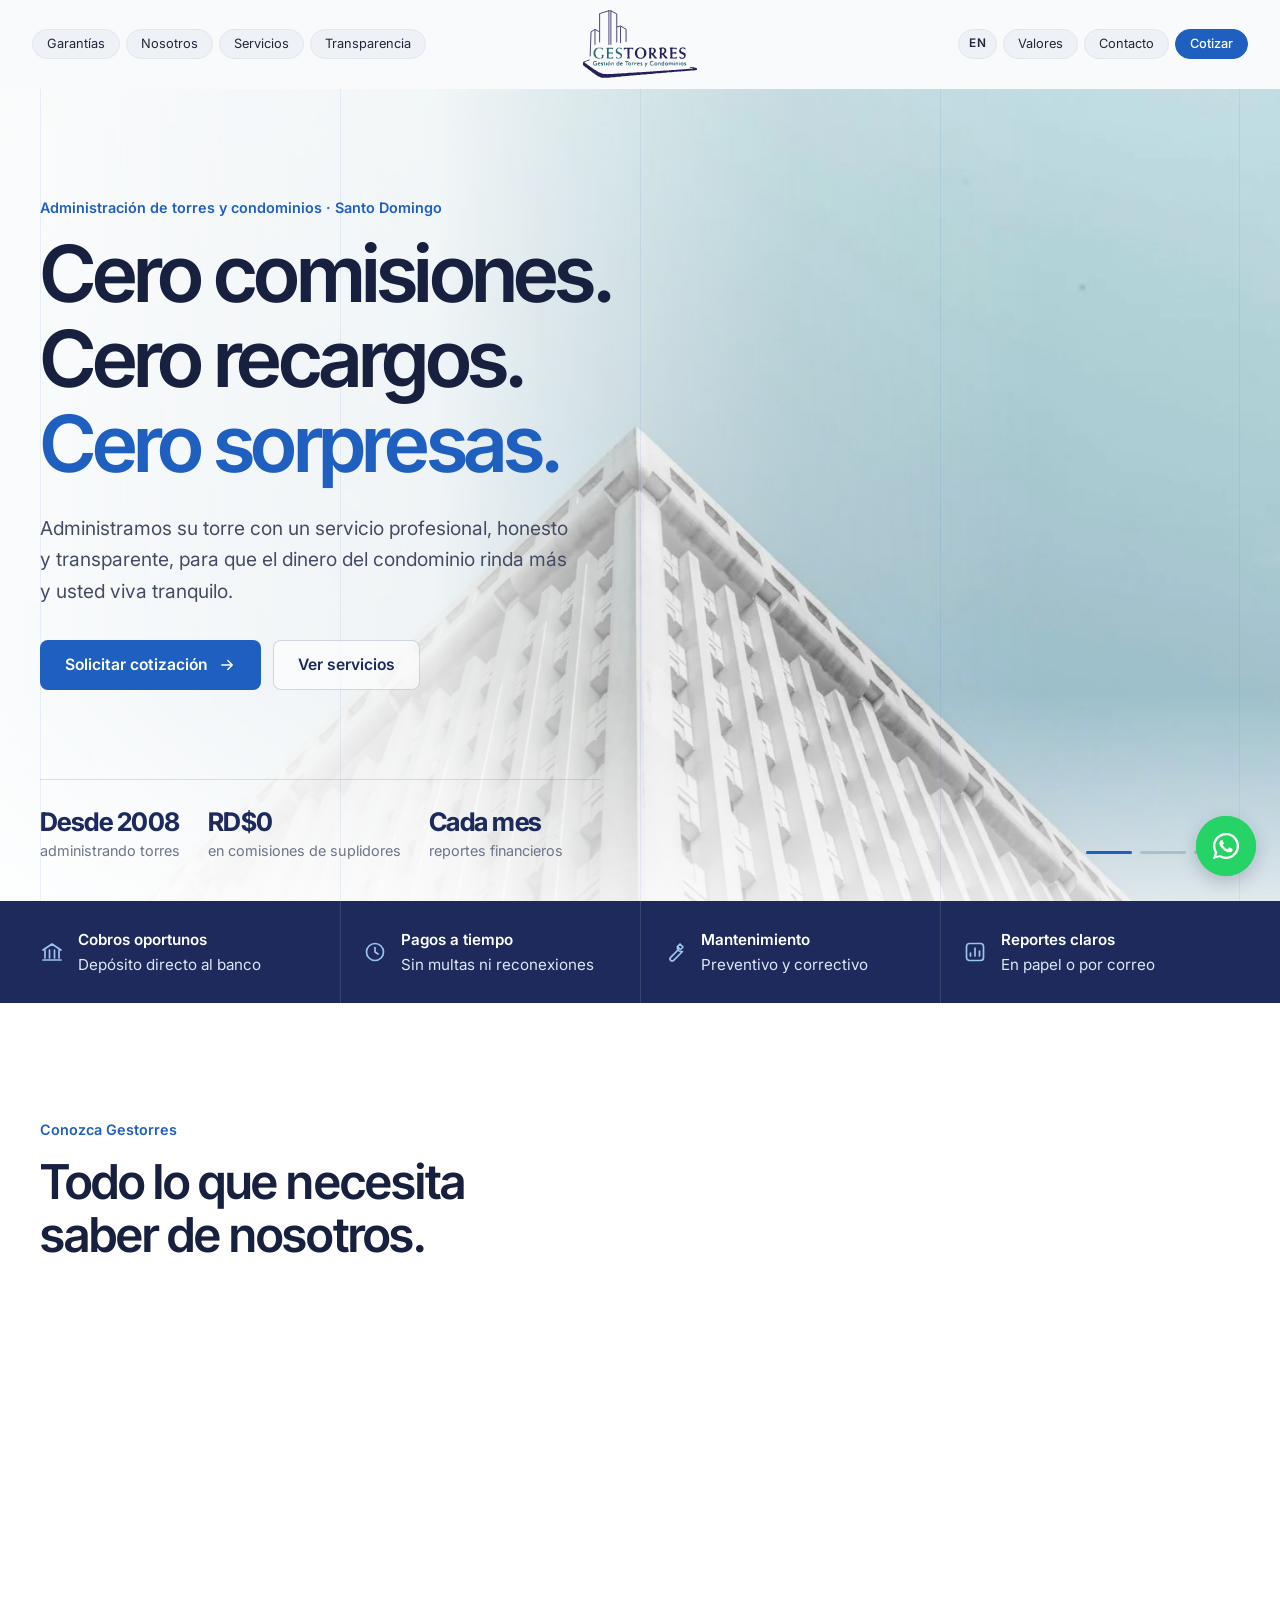
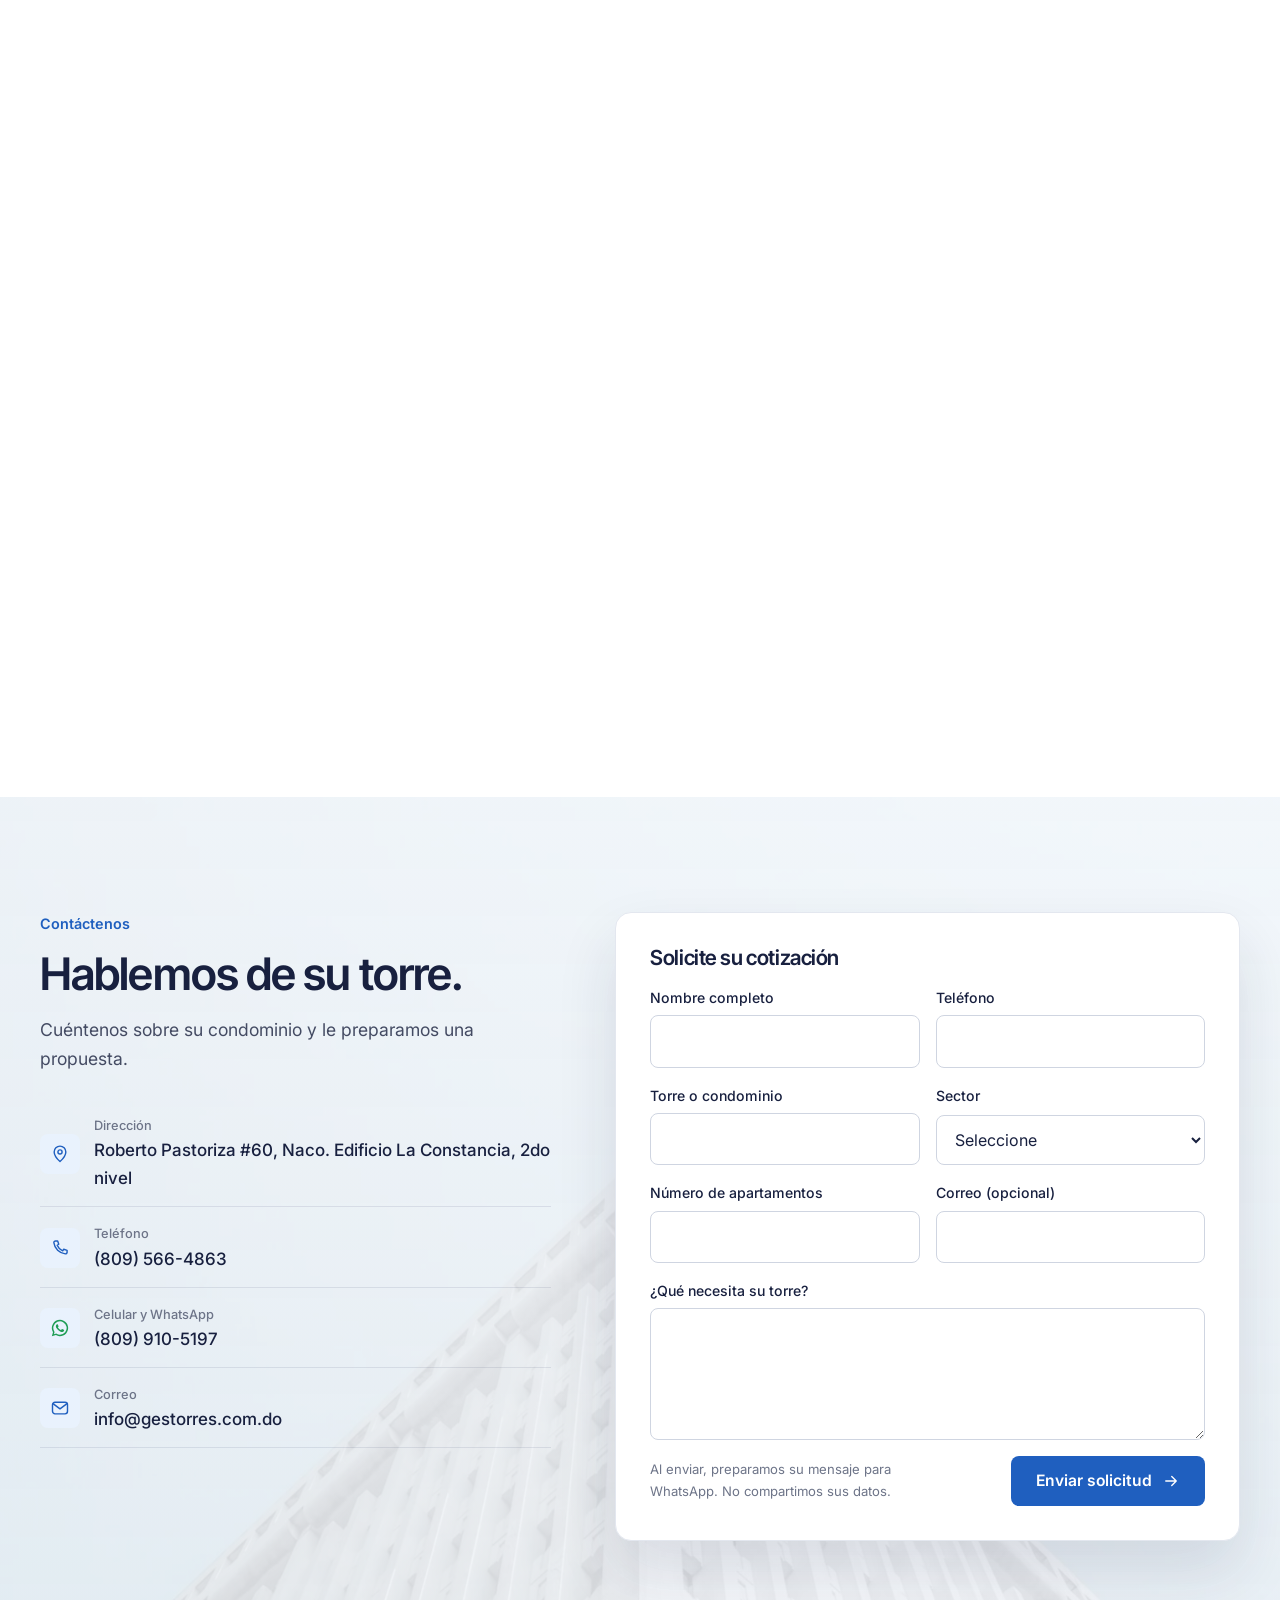
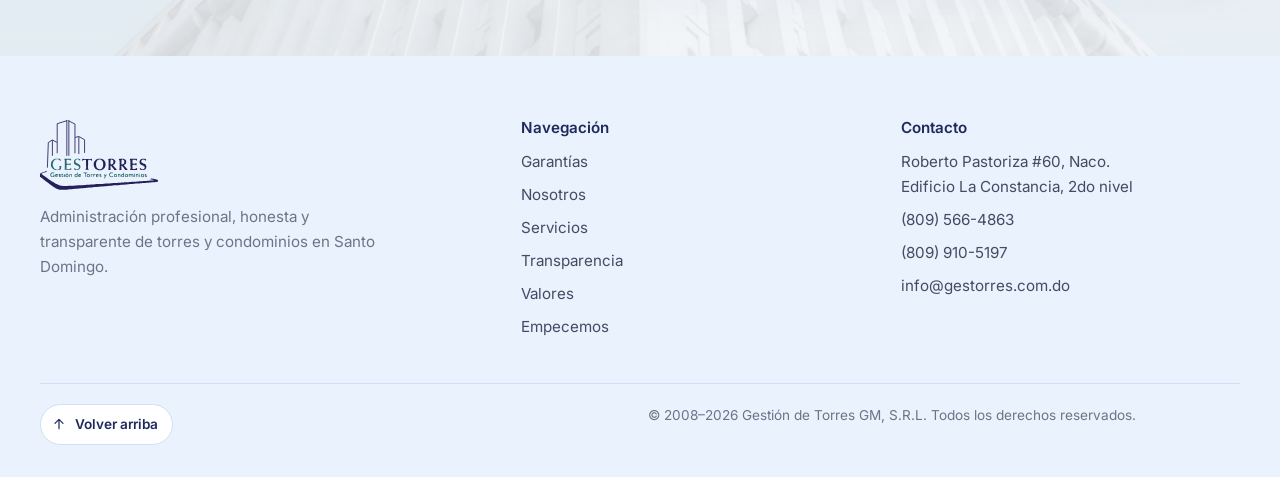
==== index.html @ 0e0ee0a5 "Agrega el sitio completo Co-Authored-By: Claude Opus 5.5 <noreply@anthropic.com> Claude-Session: htt" ====
<!doctype html>
<html lang="es-DO">
<head>
<meta charset="utf-8">
<meta name="viewport" content="width=device-width, initial-scale=1, viewport-fit=cover">
<title>Gestorres · Administración de torres y condominios en Santo Domingo</title>
<meta name="description" content="Administración profesional, honesta y transparente de torres y condominios en Santo Domingo. Cero comisiones de proveedores, cero recargos y reportes financieros claros. Desde 2008.">
<meta name="theme-color" content="#ffffff">
<meta property="og:type" content="website">
<meta property="og:title" content="Gestorres · Administración de torres y condominios en Santo Domingo">
<meta property="og:description" content="Administración profesional, honesta y transparente de torres y condominios en Santo Domingo. Cero comisiones de proveedores, cero recargos y reportes financieros claros. Desde 2008.">
<meta property="og:image" content="https://gestorres.com.do/img/bg-cielo.webp">
<meta property="og:locale" content="es_DO">
<script type="application/ld+json">{"@context": "https://schema.org", "@type": "LocalBusiness", "name": "Gestorres", "legalName": "Gestión de Torres GM, S.R.L.", "description": "Administración profesional, honesta y transparente de torres y condominios en Santo Domingo. Cero comisiones de proveedores, cero recargos y reportes financieros claros. Desde 2008.", "url": "https://gestorres.com.do/", "email": "info@gestorres.com.do", "telephone": "+1-809-566-4863", "foundingDate": "2008", "image": "https://gestorres.com.do/img/logo-gestorres.svg", "address": {"@type": "PostalAddress", "streetAddress": "Roberto Pastoriza #60, Edificio La Constancia, 2do nivel", "addressLocality": "Naco, Santo Domingo", "addressCountry": "DO"}, "areaServed": "Santo Domingo", "makesOffer": [{"@type": "Offer", "itemOffered": {"@type": "Service", "name": "Administración de condominios"}}, {"@type": "Offer", "itemOffered": {"@type": "Service", "name": "Cobro y depósito bancario de cuotas"}}, {"@type": "Offer", "itemOffered": {"@type": "Service", "name": "Pago de facturas de servicios"}}, {"@type": "Offer", "itemOffered": {"@type": "Service", "name": "Mantenimiento preventivo y correctivo"}}, {"@type": "Offer", "itemOffered": {"@type": "Service", "name": "Compra de suministros"}}, {"@type": "Offer", "itemOffered": {"@type": "Service", "name": "Gestión legal para cobro compulsivo"}}, {"@type": "Offer", "itemOffered": {"@type": "Service", "name": "Contratación y manejo de personal"}}, {"@type": "Offer", "itemOffered": {"@type": "Service", "name": "Presupuesto anual y reportes financieros"}}]}</script>
<link rel="canonical" href="https://gestorres.com.do/">
<link rel="icon" href="img/logo-gestorres.svg">
<link rel="preconnect" href="https://fonts.googleapis.com">
<link rel="preconnect" href="https://fonts.gstatic.com" crossorigin>
<link rel="stylesheet" href="https://fonts.googleapis.com/css2?family=Inter+Tight:wght@400;500;600;700&family=Inter:wght@400;500;600&family=JetBrains+Mono:wght@400;500&display=swap">
<link rel="preload" as="image" href="img/logo-gestorres.svg">
<link rel="stylesheet" href="css/styles.css">
</head>
<body>
<svg width="0" height="0" style="position:absolute" aria-hidden="true" focusable="false">
  <defs>
    <symbol id="i-arrow" viewBox="0 0 24 24" fill="none" stroke="currentColor" stroke-width="1.8" stroke-linecap="round" stroke-linejoin="round"><path d="M5 12h14M13 6l6 6-6 6"/></symbol>
    <symbol id="i-wa" viewBox="0 0 24 24" fill="currentColor"><path d="M12 2.2A9.8 9.8 0 0 0 3.6 17l-1.4 4.8 4.9-1.3A9.8 9.8 0 1 0 12 2.2Zm0 17.8a8 8 0 0 1-4.1-1.1l-.3-.2-2.9.8.8-2.8-.2-.3A8 8 0 1 1 12 20Zm4.4-6c-.2-.1-1.4-.7-1.7-.8-.2-.1-.4-.1-.5.1l-.8 1c-.1.2-.3.2-.5.1a6.6 6.6 0 0 1-3.3-2.9c-.2-.4.2-.4.7-1.3.1-.1 0-.3 0-.4l-.8-1.8c-.2-.5-.4-.4-.5-.4h-.5a.9.9 0 0 0-.6.3 2.7 2.7 0 0 0-.9 2c0 1.2.9 2.4 1 2.5.1.2 1.7 2.7 4.2 3.7 1.6.7 2.2.7 3 .6.5-.1 1.4-.6 1.6-1.1.2-.6.2-1 .1-1.1l-.5-.5Z"/></symbol>
    <symbol id="i-phone" viewBox="0 0 24 24" fill="none" stroke="currentColor" stroke-width="1.7" stroke-linecap="round" stroke-linejoin="round"><path d="M6.6 3.5h2.6l1.3 4-1.9 1.3a12 12 0 0 0 6.6 6.6l1.3-1.9 4 1.3v2.6A2 2 0 0 1 18.4 19 15.5 15.5 0 0 1 4.6 5.6a2 2 0 0 1 2-2.1Z"/></symbol>
    <symbol id="i-mail" viewBox="0 0 24 24" fill="none" stroke="currentColor" stroke-width="1.7" stroke-linecap="round" stroke-linejoin="round"><rect x="3" y="5" width="18" height="14" rx="3"/><path d="m4 7 8 6 8-6"/></symbol>
    <symbol id="i-pin" viewBox="0 0 24 24" fill="none" stroke="currentColor" stroke-width="1.7" stroke-linecap="round" stroke-linejoin="round"><path d="M12 21s7-6.2 7-11.5A7 7 0 0 0 5 9.5C5 14.8 12 21 12 21Z"/><circle cx="12" cy="9.5" r="2.5"/></symbol>
    <symbol id="i-shield" viewBox="0 0 24 24" fill="none" stroke="currentColor" stroke-width="1.7" stroke-linecap="round" stroke-linejoin="round"><path d="M12 3 5 6v5c0 4.5 3 8.3 7 10 4-1.7 7-5.5 7-10V6l-7-3Z"/><path d="m9 12 2 2 4-4"/></symbol>
    <symbol id="i-clock" viewBox="0 0 24 24" fill="none" stroke="currentColor" stroke-width="1.7" stroke-linecap="round" stroke-linejoin="round"><circle cx="12" cy="12" r="8.5"/><path d="M12 7.5V12l3 2"/></symbol>
    <symbol id="i-chart" viewBox="0 0 24 24" fill="none" stroke="currentColor" stroke-width="1.7" stroke-linecap="round" stroke-linejoin="round"><path d="M4 20V10M10 20V4M16 20v-7M22 20H2"/></symbol>
    <symbol id="i-flip" viewBox="0 0 24 24" fill="none" stroke="currentColor" stroke-width="1.7" stroke-linecap="round" stroke-linejoin="round"><path d="M4 12a8 8 0 0 1 13.7-5.6L20 9M20 4v5h-5M20 12a8 8 0 0 1-13.7 5.6L4 15M4 20v-5h5"/></symbol>
    <symbol id="i-check" viewBox="0 0 24 24" fill="none" stroke="currentColor" stroke-width="2.2" stroke-linecap="round" stroke-linejoin="round"><path d="m5 12.5 4.5 4.5L19 7.5"/></symbol>
    <symbol id="i-chev" viewBox="0 0 24 24" fill="none" stroke="currentColor" stroke-width="1.8" stroke-linecap="round" stroke-linejoin="round"><path d="m6 9 6 6 6-6"/></symbol>
    <symbol id="i-building" viewBox="0 0 24 24" fill="none" stroke="currentColor" stroke-width="1.7" stroke-linecap="round" stroke-linejoin="round"><path d="M4 21V5l7-2v18M11 8l9 2v11M2 21h20M7 8h1M7 12h1M7 16h1M14 13h2M14 17h2"/></symbol>
    <!-- Íconos de servicios (trazos propios) -->
    <symbol id="s-cobro" viewBox="0 0 24 24" fill="none" stroke="currentColor" stroke-width="1.7" stroke-linecap="round" stroke-linejoin="round"><path d="M3 10 12 4l9 6M5 10v8M9.5 10v8M14.5 10v8M19 10v8M3 20h18"/></symbol>
    <symbol id="s-facturas" viewBox="0 0 24 24" fill="none" stroke="currentColor" stroke-width="1.7" stroke-linecap="round" stroke-linejoin="round"><path d="M6 3h9l4 4v14l-2.5-1.5L14 21l-2.5-1.5L9 21l-3-1.5V3Z"/><path d="M9 9h6M9 13h6M9 17h3"/></symbol>
    <symbol id="s-mant" viewBox="0 0 24 24" fill="none" stroke="currentColor" stroke-width="1.7" stroke-linecap="round" stroke-linejoin="round"><path d="M14.5 6.5a4 4 0 0 0 5 5l-8.8 8.8a2.1 2.1 0 0 1-3-3l8.8-8.8Z"/><path d="M14.5 6.5 17 4l3 3-2.5 2.5"/></symbol>
    <symbol id="s-sumin" viewBox="0 0 24 24" fill="none" stroke="currentColor" stroke-width="1.7" stroke-linecap="round" stroke-linejoin="round"><path d="M3 8.5 12 4l9 4.5-9 4.5-9-4.5Z"/><path d="M3 8.5v7L12 20l9-4.5v-7M12 13v7"/></symbol>
    <symbol id="s-legal" viewBox="0 0 24 24" fill="none" stroke="currentColor" stroke-width="1.7" stroke-linecap="round" stroke-linejoin="round"><path d="M12 4v16M7 20h10M5 7h14M7 7l-3 6a3 3 0 0 0 6 0L7 7ZM17 7l-3 6a3 3 0 0 0 6 0l-3-6Z"/></symbol>
    <symbol id="s-personal" viewBox="0 0 24 24" fill="none" stroke="currentColor" stroke-width="1.7" stroke-linecap="round" stroke-linejoin="round"><circle cx="9" cy="8" r="3.2"/><path d="M3 20a6 6 0 0 1 12 0M16 4.5a3.2 3.2 0 0 1 0 6.3M18 14a6 6 0 0 1 3 6"/></symbol>
    <symbol id="s-reportes" viewBox="0 0 24 24" fill="none" stroke="currentColor" stroke-width="1.7" stroke-linecap="round" stroke-linejoin="round"><rect x="3.5" y="3.5" width="17" height="17" rx="3"/><path d="M7.5 16v-3M12 16V8M16.5 16v-5"/></symbol>
  </defs>
</svg>
<a class="skip-link" href="#main">Saltar al contenido</a>

<!-- ============ HEADER ============ -->
<header class="site-header">
  <div class="container header-row">
    <nav class="nav" aria-label="Principal">
      <a href="garantias.html">Garantías</a>
      <a href="nosotros.html">Nosotros</a>
      <a href="servicios.html">Servicios</a>
      <a href="transparencia.html">Transparencia</a>
    </nav>
    <button class="menu-toggle" type="button" aria-label="Abrir menú" aria-expanded="false" aria-controls="mobile-menu"><span></span></button>
    <a class="brand" href="#inicio" aria-label="Gestorres, ir al inicio">
      <img src="img/logo-gestorres.svg" alt="Gestorres, Gestión de Torres y Condominios" width="638" height="379">
    </a>
    <div class="header-actions">
      <button class="pill lang-toggle" type="button" data-lang-toggle aria-label="Switch to English" lang="en">EN</button>
      <a class="pill" href="nosotros.html#valores">Valores</a>
      <a class="pill" href="#contacto">Contacto</a>
      <a class="pill pill-primary" href="#contacto">Cotizar</a>
    </div>
  </div>
  <nav class="mobile-menu" id="mobile-menu" aria-label="Menú">
    <a href="garantias.html">Garantías</a>
    <a href="nosotros.html">Nosotros</a>
    <a href="servicios.html">Servicios</a>
    <a href="transparencia.html">Transparencia</a>
    <a href="nosotros.html#valores">Valores</a>
    <a href="#contacto">Contacto</a>
  </nav>
</header>

<main id="main">
<div class="top-sentinel" aria-hidden="true"></div>

<!-- ============ INTRO: logo grande y transición al hacer scroll ============ -->
<section class="intro" id="intro" aria-label="Gestorres, Gestión de Torres y Condominios">
  <div class="intro-stage">
    <div class="intro-strips" aria-hidden="true"><span></span><span></span><span></span><span></span><span></span><span></span></div>
    <div class="intro-bg" aria-hidden="true"><span class="intro-glow"></span><span class="intro-grid"></span></div>
    <div class="intro-logo" aria-hidden="true">
      <svg class="intro-towers" viewBox="0 0 638 379" fill="none" stroke="#25205a" stroke-width="4.6" stroke-linecap="round" stroke-linejoin="round"><g class="tw t1"><path pathLength="1" d="M40 256 L45 122 L67 108 L89 120 M67 112 V192"/></g><g class="tw t2"><path pathLength="1" d="M93 178 V20 L145 4 M145 2 V192 M156 3 V192 M156 5 L189 22 V178"/></g><g class="tw t3"><path pathLength="1" d="M192 94 L210 89 L241 107 V176 M210 94 V182"/></g></svg>
      <span class="intro-band"></span>
      <svg class="intro-mark" viewBox="0 0 638 379"><path class="is" fill="#25205a" d="M107.94 377.98C107.59 377.93 106.83 377.89 106.24 377.89C104.9 377.87 104.12 377.64 103.28 377.01C102.89 376.72 102.22 376.39 101.6 376.18C101.03 375.99 100.41 375.76 100.23 375.67C100.04 375.58 99.34 375.42 98.67 375.32C97.33 375.11 97.26 375.1 95.46 374.45C94.5 374.11 94.1 373.89 93.63 373.46C92.83 372.71 92.25 372.43 90.52 371.98C88.81 371.53 88.62 371.44 87.8 370.71C87.12 370.1 86.07 369.53 84.71 369.04C84.14 368.84 82.94 368.16 81.43 367.18C79.94 366.22 78.74 365.54 78.24 365.37C77.17 365.01 77.07 364.95 76.12 364.12C75.25 363.35 74.34 362.74 73.27 362.2C72.9 362.01 72.28 361.52 71.89 361.11C71.05 360.22 70.37 359.77 69.17 359.32C68.24 358.98 67.08 358.09 66.19 357.03C65.87 356.66 65.41 356.35 64.66 356C63.84 355.6 63.41 355.3 62.76 354.64C62.12 353.99 61.65 353.64 60.67 353.14C59.54 352.56 59.35 352.41 58.81 351.68C58.07 350.67 57.68 350.33 56.91 350.06C55.47 349.54 54.53 349.01 53.62 348.19C53.11 347.73 52.2 347.01 51.6 346.6C50.99 346.19 50.09 345.48 49.6 345.04C49.1 344.59 48.42 344.09 48.1 343.92C47.77 343.76 47.13 343.29 46.68 342.88C46.23 342.47 45.57 341.96 45.21 341.75C44.02 341.05 41.9 339.43 41.07 338.6C40.45 337.97 40.08 337.7 39.49 337.48C38.62 337.15 38.14 336.73 37.57 335.81C37.23 335.26 37.03 335.11 35.85 334.5C34.85 333.98 34.28 333.58 33.6 332.93C33.05 332.4 32.29 331.83 31.7 331.51C31.07 331.17 30.36 330.63 29.71 329.99C29.1 329.41 28.31 328.8 27.75 328.49C26.22 327.63 25.9 327.38 25.07 326.38C24.45 325.62 24.1 325.33 23.4 324.96C22.77 324.63 22.31 324.26 21.8 323.68C21.2 323 20.9 322.77 19.95 322.32C19.08 321.9 18.64 321.6 18.09 321.02C17.41 320.31 15.94 319.31 14.26 318.42C13.87 318.21 13.3 317.74 12.9 317.28C12.52 316.85 11.85 316.27 11.42 315.99C10.99 315.71 10.2 315 9.66 314.41C8.81 313.47 8.56 313.28 7.66 312.86C6.88 312.5 6.47 312.22 5.98 311.69C5.62 311.31 4.9 310.73 4.38 310.42C3.86 310.11 3.18 309.64 2.87 309.38C1.88 308.55 1.51 308.38 0.72 308.38C0 308.38 0 308.38 0 299.7C0 291.03 0 291.03 0.58 290.95C1.4 290.84 1.87 290.5 2.36 289.67C3.51 287.71 3.42 287.76 7.77 286.57C8.15 286.46 8.74 286.18 9.08 285.94C10.44 284.96 12.47 284.35 15.12 284.12C17.09 283.95 17.55 283.74 17.8 282.91C18.01 282.22 19.94 281.42 22.55 280.94C23.73 280.72 24.29 280.49 25.23 279.82C26.04 279.24 26.94 278.81 27.75 278.62C28.12 278.53 28.74 278.33 29.12 278.16C29.54 277.97 30.23 277.81 30.89 277.74C32.55 277.57 33.21 277.23 34.05 276.12C35.42 274.33 37.31 275.27 36.56 277.38C36.46 277.67 36.37 278.15 36.38 278.46C36.38 279.94 35.3 280.79 32.25 281.68C29.38 282.51 28.91 282.69 26.85 283.64C26 284.04 25.28 284.24 23.6 284.57C22.42 284.81 21.25 285.1 21.01 285.23C20.09 285.71 18.67 286.48 18.12 286.79C17.81 286.97 17.13 287.2 16.62 287.31C16.11 287.42 15.35 287.62 14.94 287.75C14.53 287.88 13.9 288.05 13.55 288.13C12.81 288.28 12.02 288.78 10.72 289.89C10.22 290.33 9.54 290.87 9.22 291.09C8.11 291.85 8.28 292.37 10.01 293.51C10.59 293.9 11.28 294.46 11.55 294.76C12.67 296.04 12.83 296.17 13.93 296.68C15.08 297.22 15.52 297.56 16.48 298.73C17.05 299.42 17.39 299.64 18.49 300.02C19.35 300.31 20.11 300.81 21.56 302.04C22.17 302.56 23.07 303.2 23.55 303.46C24.03 303.72 24.81 304.29 25.27 304.73C25.86 305.28 26.4 305.65 27.03 305.92C28.45 306.55 28.66 306.68 29.21 307.34C29.55 307.74 30.23 308.27 31.13 308.82C31.89 309.3 32.91 310.03 33.38 310.46C34.43 311.41 35.06 311.84 36.23 312.43C36.83 312.73 37.51 313.23 38.17 313.85C38.99 314.62 39.52 314.98 40.87 315.69C42.29 316.43 42.67 316.7 43.43 317.48C44.11 318.19 44.56 318.52 45.41 318.95C46.16 319.33 46.79 319.78 47.41 320.36C47.91 320.83 48.71 321.43 49.19 321.68C49.67 321.94 50.46 322.54 50.96 323C51.69 323.7 52.15 323.99 53.55 324.68C55.08 325.42 55.33 325.6 56.14 326.44C56.89 327.21 57.28 327.5 58.37 328.05C59.09 328.43 60.19 329.13 60.81 329.63C61.55 330.22 62.41 330.75 63.33 331.19C64.54 331.76 64.85 331.98 65.64 332.78C66.19 333.34 66.84 333.86 67.25 334.06C67.63 334.25 68.3 334.64 68.75 334.93C71.22 336.52 72.39 337.21 73.06 337.47C74.4 337.98 74.66 338.16 75.16 338.91C75.71 339.75 76.1 339.97 77.87 340.49C79.21 340.87 79.55 341.08 80.83 342.27C81.71 343.09 82.05 343.28 83 343.5C84.04 343.74 85.02 344.29 85.86 345.1C86.73 345.94 88.01 346.56 89.3 346.77C90.34 346.94 91.02 347.26 91.82 347.97C92.92 348.95 94.51 349.72 95.77 349.88C97.28 350.08 97.87 350.3 99.23 351.21C100.97 352.37 101.67 352.62 104 352.88C104.92 352.99 105.42 353.12 106.25 353.5C108 354.29 109.4 354.83 110.12 355C110.5 355.09 111.09 355.27 111.43 355.4C112.47 355.8 113.73 356.01 115.81 356.13C116.91 356.19 118.15 356.32 118.56 356.43C119.02 356.55 119.86 356.62 120.71 356.62C121.87 356.62 122.46 356.7 124.15 357.09C127.21 357.78 145.75 357.87 148.25 357.2C150.32 356.65 154.98 356.42 160.45 356.6C161.32 356.63 161.82 356.58 162.63 356.36C163.66 356.09 163.85 356.08 169.25 356.1C173.85 356.11 174.95 356.08 175.65 355.92C176.72 355.68 180.76 355.56 185.06 355.64C186.09 355.66 186.54 355.6 187.56 355.32C188.38 355.1 189.33 354.95 190.32 354.89C191.16 354.83 191.91 354.74 192.01 354.68C192.11 354.61 193.76 354.53 195.69 354.49C198.23 354.43 199.41 354.36 200 354.22C202.55 353.6 202.71 353.58 208.06 353.55C212.72 353.53 213.31 353.5 214.56 353.26C216.11 352.95 220.46 352.82 232.84 352.68C238.86 352.62 239.43 352.59 240.07 352.37C240.46 352.24 241.21 352.08 241.73 352.01C242.26 351.94 243.05 351.79 243.5 351.68C244.13 351.52 245.06 351.46 247.66 351.42C250.79 351.38 251.08 351.36 252.04 351.07C253.13 350.74 255.11 350.6 261.75 350.38C263.31 350.33 264.76 350.22 265 350.14C265.25 350.05 266.04 350 266.81 350.01C272.32 350.08 280.91 349.74 282.44 349.38C283.45 349.14 288.29 348.92 291.94 348.93C293.44 348.94 293.44 348.94 294.56 348.38C295.69 347.82 295.69 347.82 300.56 347.74C305.52 347.66 306.01 347.61 307.19 347.11C307.47 346.99 308.8 346.94 312.44 346.93C315.12 346.91 319.28 346.83 321.69 346.74C324.09 346.65 326.95 346.59 328.04 346.61C329.74 346.64 330.18 346.6 331.17 346.36C332.24 346.1 332.54 346.08 336.06 346.11C339.45 346.14 339.93 346.12 341.05 345.88C341.73 345.74 342.5 345.62 342.76 345.62C343.02 345.62 343.58 345.51 344.02 345.37C344.95 345.07 345.55 345.02 349.62 344.88C352.6 344.78 352.71 344.77 353.5 344.43C354.31 344.07 354.31 344.07 359.57 344.04C363.8 344.02 365.07 343.97 366.07 343.8C367.02 343.64 368.59 343.57 372.69 343.5C377.31 343.42 378.17 343.38 378.81 343.19C379.67 342.93 380.64 342.9 383.69 343.05C385.47 343.14 386 343.12 387 342.94C387.65 342.82 388.75 342.68 389.44 342.63C390.51 342.55 390.81 342.47 391.5 342.11C392.46 341.61 395.18 341.46 397.81 341.75C399.17 341.9 399.21 341.9 400.87 341.51C402.55 341.13 402.55 341.12 406.31 341.12C409.24 341.12 410.28 341.07 411.06 340.92C411.85 340.76 413.34 340.7 418.19 340.63C423.42 340.55 424.42 340.5 425.06 340.32C425.69 340.14 426.68 340.09 430.94 340.01C436.29 339.91 436.36 339.9 437.57 339.27C438.41 338.83 438.46 338.82 440.69 338.62C441.94 338.5 442.61 338.5 443.62 338.62C446.5 338.95 446.35 338.96 447.62 338.38C448.6 337.93 448.87 337.85 449.6 337.86C450.06 337.86 451.79 337.87 453.44 337.87C455.46 337.88 456.86 337.82 457.69 337.7C458.56 337.58 460.17 337.52 462.95 337.51C465.16 337.5 467.38 337.45 467.89 337.38C468.4 337.32 469.91 337.2 471.25 337.12C472.59 337.05 474.28 336.87 475 336.75C476.04 336.56 476.87 336.51 479 336.52C481.12 336.54 481.89 336.49 482.62 336.33C483.14 336.21 483.98 336.07 484.5 336.01C485.02 335.95 485.96 335.81 486.6 335.69C487.62 335.51 487.91 335.5 488.92 335.65C490.99 335.94 491.69 335.87 492.94 335.25C494.03 334.7 494.03 334.7 498.61 334.67C501.97 334.65 503.55 334.59 504.55 334.45C505.56 334.3 506.93 334.25 509.8 334.25C513.7 334.25 515.97 334.13 518.06 333.81C520.16 333.48 521.11 333.46 523.07 333.68C524.92 333.89 524.95 333.89 525.88 333.62C529.64 332.55 529.26 332.61 533.06 332.5C535.58 332.43 536.76 332.35 537.25 332.21C537.63 332.11 538.25 331.98 538.62 331.94C539 331.9 539.76 331.77 540.31 331.66C541.11 331.51 541.63 331.49 542.88 331.57C544.74 331.7 548.01 331.65 548.62 331.5C550.05 331.13 551.77 331 555.09 331C557 331 558.93 330.94 559.38 330.86C560.53 330.67 562.83 330.63 564.44 330.78C566.66 330.99 569.59 330.72 571.21 330.18C572.49 329.75 572.49 329.75 575.71 329.7C578.57 329.66 579.01 329.62 579.57 329.4C581.21 328.75 582.44 328.61 586.19 328.64C589.61 328.68 589.72 328.67 591.12 328.34C592.53 328.01 592.65 328.01 596.56 328.01C599.28 328.02 601.19 327.96 602.5 327.83C603.57 327.72 606.1 327.6 608.12 327.56C615.08 327.41 616.83 326.35 611.97 325.23C609.16 324.58 608.06 324.25 607.39 323.83C605.62 322.74 603.4 322.15 600.56 322.02C596.54 321.82 595.97 320.3 599.13 318.25C601.27 316.87 603.25 316.88 608.88 318.31C609.53 318.47 610.22 318.64 610.4 318.68C610.59 318.72 612.02 318.76 613.58 318.77C616.42 318.78 616.42 318.78 617.23 319.21C617.88 319.56 618.26 319.67 619.17 319.76C620.13 319.86 620.42 319.95 621.06 320.33C621.47 320.57 622.12 320.83 622.5 320.9C622.88 320.97 623.74 321.16 624.41 321.33C625.17 321.51 626.02 321.63 626.66 321.63C627.23 321.63 627.94 321.69 628.25 321.76C628.56 321.83 629.66 321.93 630.69 321.99C634.46 322.18 636.32 323.52 637.18 326.65C637.29 327.04 637.52 327.52 637.69 327.73C638.07 328.18 638.18 331.2 637.82 331.49C637.72 331.58 637.52 332.01 637.37 332.45C637.01 333.53 636.64 333.95 635.83 334.18C635.48 334.29 634.68 334.57 634.06 334.8C631.32 335.86 630.53 336.01 626.81 336.14C623.59 336.25 623.39 336.27 622.3 336.62C620.64 337.16 619.94 337.24 616.12 337.31C614.23 337.35 612.12 337.44 611.44 337.51C610.06 337.65 602.92 337.91 601.25 337.88C600.67 337.87 599.57 337.95 598.81 338.07C597.99 338.19 596.36 338.29 594.75 338.32C591.69 338.37 591.5 338.4 590.59 338.82C589.96 339.11 589.84 339.12 587.12 339.12C585.58 339.13 584.11 339.18 583.86 339.25C580.88 340.08 579.66 340.25 576.68 340.25C574.49 340.25 573.32 340.31 571.92 340.5C570.58 340.68 569.35 340.75 567.49 340.75C566 340.75 564.63 340.81 564.24 340.9C563.87 340.98 562.72 341.05 561.69 341.06C560.66 341.06 559.28 341.14 558.62 341.22C557.97 341.31 556.37 341.43 555.06 341.49C553.02 341.59 552.57 341.65 551.81 341.92C550.96 342.22 550.85 342.23 548.81 342.16C546.47 342.09 545.43 342.22 541.94 343C540 343.44 539.51 343.47 536.88 343.32C535.43 343.24 534.73 343.26 533.44 343.43C529.86 343.9 528.25 344 525.75 343.92C523.61 343.85 523.21 343.87 522.5 344.07C521.81 344.26 521.19 344.3 518.44 344.31C515.19 344.31 515.19 344.31 514.21 344.73C513.1 345.2 512.09 345.31 507.25 345.5C505.07 345.58 504.28 345.66 503.06 345.94C501.75 346.23 501.21 346.28 498.69 346.33C496.24 346.38 495.61 346.43 494.44 346.69C492.96 347.02 486.45 347.3 479.94 347.31C477.3 347.31 477.15 347.33 476.19 347.65C474.37 348.25 472.94 348.52 470.96 348.63C469.92 348.69 468.81 348.8 468.5 348.87C468.19 348.93 467.55 348.99 467.08 348.99C466.61 349 465.49 349.11 464.58 349.24C463.68 349.37 462.23 349.52 461.38 349.56C460.52 349.61 459.59 349.71 459.31 349.79C459.02 349.87 457.74 349.94 456.19 349.95C452.41 349.97 445.93 350.33 444.25 350.61C442.74 350.85 440.7 351 438.75 351C436.81 351 436.81 351 435.38 351.52C433.94 352.04 433.94 352.04 431.31 352.06C428.28 352.09 427.36 352.21 426.17 352.72C425.31 353.1 425.31 353.1 418.69 353.16C411.94 353.23 409.49 353.35 407.38 353.72C406.55 353.86 405.34 353.93 403.37 353.95C400.68 353.97 397.1 354.49 396.31 354.98C396.24 355.02 394.87 355.09 393.25 355.12C390.31 355.19 390.31 355.19 389.22 355.74C388.02 356.34 388.11 356.33 384.12 356.05C383.37 355.99 382.73 356.03 381.94 356.18C381 356.36 380.14 356.39 376.69 356.36C372.56 356.33 372.56 356.33 371.5 356.68C370.44 357.03 370.43 357.03 366.88 357.05C363.31 357.06 363.31 357.06 362.19 357.61C360.87 358.25 359.56 358.43 357.53 358.23C355.93 358.07 354.22 358.26 353.39 358.68C352.76 359 352.76 359 350.41 358.92C348.31 358.85 347.89 358.88 346.44 359.13C345.02 359.38 344.36 359.42 341.19 359.43C338.13 359.44 337.43 359.48 336.69 359.67C336.04 359.84 335.19 359.91 333.44 359.95C332.13 359.98 330.64 360.05 330.12 360.12C329.61 360.19 328.46 360.28 327.56 360.32C326.28 360.38 325.83 360.45 325.44 360.66C325.16 360.8 324.77 361 324.56 361.11C324.27 361.26 323.68 361.3 321.88 361.32C319.84 361.34 319.45 361.38 318.62 361.64C317.81 361.89 317.46 361.92 316.01 361.9C315.08 361.89 313.98 361.94 313.57 362.01C313.15 362.08 311.55 362.19 310 362.25C308.45 362.32 306.96 362.43 306.69 362.51C306.41 362.58 304.75 362.69 303 362.75C300.22 362.84 299.69 362.89 298.88 363.14C297.99 363.41 297.72 363.43 294.44 363.43C290.94 363.44 290.94 363.44 290.07 363.91C289.13 364.42 288.44 364.5 287.14 364.25C286.66 364.16 286.25 364.18 285.53 364.32C285 364.42 284.28 364.5 283.94 364.5C283.59 364.5 282.63 364.68 281.81 364.9C280.31 365.3 280.31 365.3 276.44 365.32C273.66 365.33 272.44 365.38 272.12 365.5C271.85 365.59 270.52 365.7 268.62 365.76C266.94 365.82 264.92 365.93 264.12 366C263.33 366.07 261.76 366.18 260.62 366.24C258.1 366.37 256.88 366.55 255.57 366.96C254.66 367.25 254.33 367.28 252.04 367.32C249.89 367.36 249.31 367.41 248.16 367.67C246.19 368.13 243.36 368.43 242 368.33C241.2 368.28 240.28 368.33 238.84 368.5C237.73 368.64 236.33 368.8 235.74 368.87C235.15 368.94 233.42 369 231.9 369C230.38 369 228.58 369.05 227.91 369.12C227.24 369.18 225.98 369.3 225.12 369.37C224.27 369.45 223.03 369.62 222.38 369.75C218.53 370.52 218.32 370.54 216.18 370.45C214.24 370.37 214.11 370.38 213.16 370.68C211.97 371.06 209.66 371.35 206.94 371.46C205.8 371.5 204.67 371.61 204.31 371.72C203.87 371.85 202.54 371.93 199.69 372.01C197.49 372.07 194.9 372.17 193.94 372.25C192.97 372.32 191.2 372.43 190 372.49C188.72 372.56 187.53 372.68 187.12 372.8C186.75 372.91 185.97 373 185.39 373C184.53 373 184.09 373.08 182.95 373.45C182.19 373.69 181.21 373.92 180.75 373.95C180.3 373.98 179.1 374.06 178.07 374.13C176.79 374.22 175.69 374.38 174.57 374.64C172.95 375.02 172.92 375.03 169.75 375C165.96 374.97 160.41 375.16 159.19 375.37C158.71 375.45 157.83 375.6 157.25 375.7C156.58 375.81 155.26 375.88 153.69 375.88C150.62 375.89 150.34 375.94 149.25 376.69C148.39 377.28 148.39 377.28 146.79 377.38C145.91 377.44 144.96 377.54 144.69 377.62C143.6 377.91 109.91 378.24 107.94 377.98Z"/><g class="iw"><path class="il" style="--i:0" fill="#2d6872" d="M89.94 271.24C89.15 271.07 88 270.96 86.12 270.88C83.15 270.76 83.05 270.74 81 269.85C80.1 269.46 78.98 269.09 77.99 268.87C76.05 268.43 75.39 268.14 73.73 267.03C73.02 266.55 71.84 265.85 71.11 265.46C68.01 263.81 65.66 261.27 62.46 256.1C60.5 252.94 60.42 252.71 59.6 248.62L59.19 246.56L59.19 241C59.19 235.75 59.2 235.36 59.46 234.12C59.61 233.4 59.8 232.39 59.87 231.88C60.12 230.16 60.5 229.21 63.04 224.02C63.25 223.58 63.8 222.82 64.25 222.33C64.7 221.84 65.32 221.13 65.62 220.75C66.67 219.46 70.06 216.16 71.51 215.03C73.63 213.38 74.05 213.17 77.62 212.06C78.21 211.88 79.31 211.46 80.06 211.12C82.69 209.97 82.2 210.01 93.75 209.99C106.08 209.96 107.34 210.15 110.41 212.57C112.52 214.22 112.72 220.92 110.69 221.48C109.52 221.81 108.61 221.09 106.54 218.21C105.5 216.78 104.75 216.22 101.87 214.76C98.18 212.88 98.14 212.87 94 212.72C88.31 212.52 86.65 212.68 85.01 213.58C84.56 213.83 83.85 214.22 83.44 214.45C83.03 214.67 82.21 215.03 81.63 215.25C78.77 216.3 76.97 217.89 74.54 221.5C72.46 224.61 72.08 225.47 71.19 229.19C70.96 230.15 70.6 231.42 70.39 232C69.13 235.54 68.84 237.24 68.9 240.68L68.95 243.31L69.55 245.69C70.79 250.61 72 254.05 73.17 255.92C73.6 256.62 74.26 257.77 74.63 258.48C75.47 260.1 76.34 261.06 78.02 262.23C78.73 262.72 79.71 263.46 80.19 263.88C81.81 265.3 81.89 265.34 85.43 266.71C88.62 267.93 88.8 267.99 90.44 268.18C91.27 268.28 92.82 268.58 93.88 268.86C97.59 269.82 97.62 269.82 99.25 268.5C99.7 268.14 100.6 267.47 101.25 267C103.57 265.35 104.63 263.99 105.42 261.62C106.51 258.33 106.38 255.69 104.99 253.27C103.3 250.33 104.68 249.19 109.88 249.23C115.43 249.27 116.24 250.08 114.93 254.25C113.98 257.25 113.99 257.21 113.88 260.5C113.68 266.48 112.58 268.22 108.62 268.88C107.12 269.13 105.59 269.51 103.18 270.25C101.64 270.73 100.7 270.8 99.16 270.58C97.75 270.38 97.65 270.4 95.88 271C94.3 271.54 91.75 271.65 89.94 271.24Z"/><path class="il" style="--i:1" fill="#2d6872" d="M164.31 270.15C163.66 269.99 161.64 269.95 149.25 269.88C139.43 269.83 134.82 269.76 134.56 269.67C132.54 268.95 132.15 267.59 133.29 265.25C134.18 263.41 134.14 264.7 134.1 240.31L134.06 218.31L133.74 217.62C133.56 217.25 133.04 216.44 132.58 215.84C130.79 213.45 131.11 211.15 133.33 210.38C134.05 210.14 151.03 209.94 159.53 210.08L166.19 210.19L166.77 210.53C167.88 211.18 168.06 211.8 168.06 214.88C168.06 219.83 167.59 220.11 163.59 217.51C160.1 215.24 160.43 215.31 153.06 215.31C143.09 215.31 143.57 214.75 143.66 226.35C143.75 237.85 143.13 237.13 152.87 237.12C160 237.12 159.99 237.12 161.98 235.67C164.74 233.66 165.82 234.8 165.81 239.75C165.8 244.64 164.97 245.6 162.29 243.8C159.54 241.94 159.51 241.94 152.44 241.94C143.44 241.94 143.77 241.59 143.63 251.31C143.55 256.63 143.52 257.34 143.26 258.81C142.51 263.07 143.55 265.22 146.63 265.75C148.17 266.02 156.7 265.86 158.12 265.53C158.78 265.39 159.92 265.18 160.65 265.09C162.41 264.85 163 264.54 164.7 262.97C166.56 261.25 167.55 260.87 168.57 261.5C169.47 262.06 169.56 262.9 169 265.99C168.29 270.01 167.26 270.92 164.31 270.15Z"/><path class="il" style="--i:2" fill="#2d6872" d="M193.06 270.79C191.91 270.59 191.26 270.37 189.16 269.53C185.61 268.1 185.21 267.7 184.61 265C183.96 262.05 184.47 260.19 185.93 260.19C186.74 260.19 188.26 261.45 190.58 264.07C191.73 265.37 193.81 266.39 197.79 267.61C199.7 268.2 201.77 267.72 205.52 265.85C209.49 263.86 212.33 259.44 211.56 256.43C210.51 252.33 205.97 247.84 201.89 246.89C200.3 246.51 199.59 246.23 197.69 245.24C196.79 244.78 195.39 244.16 194.56 243.87C189 241.92 184.77 237.89 184.24 234.03C184.04 232.59 183.79 231.44 183.44 230.27C182.96 228.68 183 227.26 183.56 225.27C183.79 224.44 184.08 223.11 184.18 222.32C184.57 219.54 185.22 218.41 188.02 215.68C189.92 213.83 190.31 213.53 192.07 212.59C192.9 212.15 193.9 211.58 194.28 211.34C196.34 210.02 196.44 210 202.58 209.92C211.05 209.81 211.43 209.87 214.67 211.54C217.34 212.91 217.81 213.62 217.81 216.25C217.8 220.28 216.44 220.64 213.17 217.48C209.43 213.86 204.66 212.04 201.25 212.94C199.47 213.4 195 215.85 194.13 216.83C190.39 221.09 189.92 224.6 192.59 228.5C194.79 231.71 197.27 233.64 200.56 234.69C201.39 234.96 203.03 235.66 204.38 236.32C205.67 236.96 207.12 237.62 207.59 237.79C211.09 239.07 214.01 241.37 216.12 244.51C218.38 247.88 219.29 252.38 218.46 256.12C218.28 256.92 218.05 258.04 217.94 258.62C217.05 263.28 211.7 268.39 205.56 270.44L204.56 270.78L198.94 270.81C195.84 270.82 193.2 270.82 193.06 270.79Z"/><path class="il" style="--i:3" fill="#25205a" d="M247.69 270.06C245.65 269.34 245.52 267.32 247.4 265.75C249.51 264.01 249.74 263.19 249.82 257.26C249.89 252.22 249.72 248.74 249.28 246.56L248.96 244.94L248.99 231.88C249.03 217.47 249.05 218 248.24 217.08C247.29 216 245.72 215.67 242.06 215.79C236.85 215.96 235.48 216.49 231.94 219.72C229.12 222.29 228.01 221.32 227.99 216.28C227.97 210.53 229.34 209.12 233.94 210.16C234.69 210.33 235.54 210.52 235.81 210.58C236.09 210.63 238.79 210.68 241.81 210.68C244.84 210.69 248.66 210.74 250.31 210.8C252.61 210.89 253.7 210.87 255 210.74C256.25 210.61 258.97 210.57 265.44 210.57L274.19 210.56L275.67 210.16C278.49 209.38 280.17 209.72 280.76 211.19C281.04 211.88 281.03 219.32 280.75 219.97C280.04 221.59 278.7 221.32 276.25 219.05C272.99 216.03 272.41 215.83 267.06 215.83C262.85 215.83 261.51 216.16 260.67 217.41C259.96 218.46 259.97 218.28 259.99 231.25L260.01 243.19L259.69 245.75C259.4 248.12 259.38 248.71 259.38 253.51C259.37 262.66 259.58 263.89 261.45 265.89C264.68 269.35 262.93 270.88 256.88 269.88L255.08 269.58L253.01 269.92C250.67 270.3 248.53 270.36 247.69 270.06Z"/><path class="il" style="--i:4" fill="#25205a" d="M318.61 272.12C317.85 272.03 314.65 271.36 312.96 270.92C312.55 270.82 311.46 270.41 310.52 270.01C309.58 269.61 308.26 269.07 307.58 268.81C306.73 268.49 305.82 268 304.7 267.26C303.8 266.66 302.7 265.95 302.25 265.69C299.2 263.88 294.91 258.48 293.5 254.69C293.22 253.93 292.58 252.44 292.07 251.38C290.74 248.56 290.64 247.83 290.6 239.81C290.56 232.98 290.82 230.99 292.01 229.04C292.69 227.93 293.09 227.13 293.58 225.83C294.13 224.4 294.47 223.8 295.43 222.62C295.85 222.11 296.71 221.01 297.35 220.18C300.27 216.33 303.7 213.58 307.04 212.42C308.48 211.92 308.8 211.77 310.26 210.88C312.4 209.59 313.91 209.37 321.31 209.29C330.13 209.18 333.02 209.56 336.34 211.23C337.01 211.57 338.15 212.13 338.88 212.48C339.6 212.82 340.72 213.49 341.38 213.97C342.03 214.44 343.15 215.21 343.88 215.68C345.54 216.75 345.86 217.06 347.48 219.17C349.28 221.51 349.52 221.85 350.39 223.43C350.81 224.18 351.48 225.29 351.88 225.9C352.8 227.28 353.05 227.97 353.31 229.76C353.42 230.54 353.69 231.86 353.89 232.69C354.62 235.58 355.02 238.36 355.04 240.56C355.05 242.98 355.11 242.67 353.18 251.09C352.94 252.13 352.7 252.79 352.24 253.65C351.9 254.29 351.18 255.71 350.64 256.81C349.15 259.8 346.05 263.15 341.78 266.35C339.4 268.13 339.22 268.23 336.37 269.29C335.17 269.73 333.6 270.33 332.88 270.6C329.52 271.88 322.75 272.6 318.61 272.12ZM326.75 266.51C330.66 265.53 332.05 264.83 334.35 262.7C336.08 261.1 336.5 260.56 337.34 258.94C337.72 258.18 338.35 257.06 338.73 256.44C340.17 254.08 340.32 253.69 340.8 251.06C340.97 250.1 341.23 248.75 341.38 248.06C341.67 246.67 341.77 233.92 341.49 232.64C341.43 232.32 341.23 231.53 341.06 230.88C340.9 230.22 340.67 229.12 340.56 228.44C339.82 223.74 335.69 218 331.54 215.9C330.73 215.49 329.42 214.82 328.62 214.41C326.51 213.31 322.84 213.03 319.08 213.69C316.71 214.1 312.1 216.25 310.83 217.54C308.89 219.5 306.96 222.27 306.31 224.03C306.05 224.74 305.45 226.07 304.99 227C303.28 230.41 303.05 232.21 303.16 241.31C303.24 247.87 303.48 249.35 305 252.38C305.35 253.07 305.85 254.32 306.13 255.17C306.75 257.09 307.09 257.64 309.11 260.11C312.43 264.16 314.72 265.6 319.58 266.68C320.91 266.97 325.32 266.87 326.75 266.51Z"/><path class="il" style="--i:5" fill="#25205a" d="M407.81 270.62C407.4 270.57 406.36 270.52 405.5 270.51C401.88 270.48 401.1 270.07 399.88 267.58C399.45 266.72 398.83 265.69 398.43 265.19C398.04 264.71 397.38 263.83 396.97 263.25C396.55 262.67 395.64 261.54 394.94 260.75C392.59 258.09 391.85 257.19 390.81 255.75C390.24 254.96 389.3 253.81 388.72 253.19C388.14 252.57 387.04 251.29 386.27 250.35C383.97 247.53 382.94 247.03 381.8 248.17C381.08 248.89 381.06 249.07 381.06 255.81C381.05 263.56 381.03 263.37 382.06 265.42C383.32 267.91 383.18 269.13 381.57 269.94L380.82 270.31L377.19 270.42C371.72 270.58 370.46 270.34 369.52 268.93C368.89 267.99 368.97 267.12 369.84 265.35C371.08 262.85 371.06 263.32 371.06 239.19C371.06 217.01 371.16 218.52 369.54 216.22C367.3 213.04 368.13 211.32 372.23 210.63C373.03 210.5 374.17 210.26 374.75 210.11C375.99 209.78 388.26 209.59 390.3 209.87C391.64 210.05 398.79 212.44 400.26 213.2C402.11 214.15 404.94 216.88 405.75 218.49C406.52 220.02 407.78 225.06 407.78 226.62C407.79 229.12 406.34 234.02 405.09 235.79C403.25 238.37 401.23 240.12 399.22 240.86C395.37 242.29 394.13 244.23 395.63 246.44C396.39 247.55 399.09 250.66 401.34 253C402.31 254.01 403.11 255 406.29 259.12C407.76 261.03 411.12 264.42 412.64 265.54C416.72 268.53 414.01 271.39 407.81 270.62ZM386 240.37C390.04 239.88 394.8 236.32 396.11 232.82C396.92 230.67 397.2 225.11 396.63 222.58C396.05 220.01 393.64 216.73 391.62 215.78C391.18 215.57 390.08 215.06 389.19 214.63C386.65 213.43 386.04 213.41 384.48 214.53C382.76 215.76 381.78 217.12 381.49 218.67C381.28 219.8 381.4 237.8 381.62 238.41C382.08 239.67 383.01 240.28 384.82 240.49C384.89 240.49 385.42 240.44 386 240.37Z"/><path class="il" style="--i:6" fill="#25205a" d="M465.19 270.5C460.54 270.36 459.91 270.07 458.59 267.44C458.02 266.3 456.17 263.67 454.71 261.93C454.27 261.4 453.56 260.39 453.14 259.68C452.66 258.87 451.91 257.88 451.15 257.05C449.59 255.32 448.11 253.6 447.51 252.81C447.25 252.47 446.64 251.65 446.15 250.99C443.89 247.94 442.08 247.1 441.01 248.61C440.44 249.41 440.4 249.95 440.37 256.77C440.33 263.95 440.31 263.72 441.22 265.69C442.62 268.7 441.9 269.94 438.56 270.27C436.31 270.49 430.47 270.48 429.7 270.26C427.67 269.67 427.52 267.78 429.31 265.02C430.71 262.86 430.67 263.43 430.68 241.75C430.69 223.57 430.69 223.56 430.42 222.69C430.28 222.21 429.92 220.97 429.64 219.94C429.12 218.05 428.63 216.93 426.94 213.78C425.59 211.28 426.15 210.24 428.75 210.45C431.29 210.65 432.69 210.59 433.93 210.21C435.81 209.65 436.67 209.6 442.94 209.69C449.72 209.79 449.85 209.8 453.38 211C454.78 211.47 456.34 211.98 456.84 212.12C459.58 212.92 461.89 214.73 464.34 218C466.25 220.54 466.82 225.35 465.94 231.38C465.37 235.27 462.29 239.09 458.29 240.87C453.44 243.02 453.36 245.44 457.95 250.24C458.57 250.9 459.68 252.23 460.41 253.19C461.13 254.16 462.56 255.82 463.59 256.88C464.61 257.94 465.79 259.27 466.22 259.83C467.49 261.51 469.76 263.86 471.33 265.13C473.91 267.21 474.37 268.38 473.14 269.61C472.18 270.57 471.14 270.69 465.19 270.5ZM447.2 239.95C450.54 238.88 454.8 234.71 455.69 231.63C456.29 229.58 456.25 225.02 455.62 222.55C454.94 219.87 452.05 216.35 449.55 215.13C446.59 213.69 445.71 213.59 443.93 214.5C441.32 215.82 440.77 217.1 440.75 221.88C440.75 222.73 440.66 224.42 440.56 225.62C440.34 228.3 440.31 236.4 440.51 237.59C440.95 240.1 443.71 241.08 447.2 239.95Z"/><path class="il" style="--i:7" fill="#25205a" d="M521.31 271.04C521.11 271.01 520.15 270.85 519.19 270.68C516.63 270.23 515.47 270.18 513.41 270.43C511.94 270.61 511.42 270.63 510.17 270.52C509.29 270.44 507.57 270.41 505.94 270.46C504.27 270.5 502.18 270.47 500.62 270.38C498.57 270.26 497.59 270.26 495.7 270.39C493.16 270.56 488.91 270.41 487.97 270.11C486.27 269.57 486.35 267.77 488.19 265.25C490.26 262.42 490.68 256.87 489.26 251.33C488.78 249.5 488.79 249.68 488.93 237.18C489.11 220.72 488.98 219.44 486.72 214.9C485.11 211.68 485.08 210.85 486.54 210.1C487.35 209.69 490.04 209.64 507.31 209.71L522.68 209.76L523.18 210.04C524.75 210.9 525.22 213.92 524.38 217.74C523.74 220.7 522.35 220.88 519.56 218.36C516.75 215.82 516.47 215.75 508.49 215.75C501.44 215.75 500.94 215.86 500.1 217.69C499.77 218.42 499.77 218.31 499.96 228C500.14 237.13 499.73 236.69 508.06 236.69C515.11 236.69 515.45 236.61 517.91 234.55C519.93 232.85 520.92 232.87 521.59 234.6C521.96 235.56 521.93 244.34 521.55 245.06C520.83 246.46 519.76 246.28 517.57 244.37C515.44 242.52 514.73 242.36 508.81 242.45C502.29 242.54 501.67 242.68 500.6 244.25C499.81 245.41 499.69 246.14 499.86 248.94C500.09 252.93 500.14 257 499.97 258.41C499.15 265.16 500.87 266.35 509.94 265.26C511.11 265.12 512.85 264.95 513.82 264.88C517.48 264.61 518.29 264.24 521.47 261.42C524.16 259.04 525.88 260.12 525.38 263.9C525.31 264.4 525.2 265.63 525.14 266.63C524.9 270.13 523.81 271.38 521.31 271.04Z"/><path class="il" style="--i:8" fill="#25205a" d="M550.44 271.25C546.3 271.15 546.1 271.11 543.81 269.97C540.7 268.41 540.46 268.07 539.99 264.44C539.63 261.63 539.82 260.61 540.86 259.97C541.87 259.35 542.7 259.67 544.08 261.22C547.39 264.94 548.78 265.86 552.19 266.56C554.89 267.12 560.15 266.34 561.94 265.12C567.32 261.45 567.73 253.55 562.69 250.5C562.14 250.17 561.12 249.49 560.44 248.99C558.98 247.94 558.23 247.58 556.19 246.94C555.36 246.69 553.82 246.08 552.77 245.61C551.71 245.13 550.12 244.49 549.23 244.18C545 242.74 542.17 240.54 540.64 237.53C540.3 236.87 538.55 232.52 538.3 231.75C537.56 229.41 537.9 225.31 539.05 222.6C539.35 221.89 539.84 220.64 540.12 219.81C540.8 217.88 541.27 217.04 542.42 215.73C544.3 213.57 544.88 213.08 546.34 212.36C547.08 212 548.19 211.4 548.81 211.04C551.6 209.39 558.85 208.71 565.38 209.5C570.37 210.1 573.16 211.99 574.07 215.39C575.29 219.99 571.73 221.66 568.62 217.93C565.83 214.59 559.89 212.55 556.44 213.74C552.02 215.26 550.28 216.45 548.58 219.08C544.98 224.67 548.37 231.17 556.53 234.31C557.65 234.74 559.32 235.47 560.25 235.94C561.23 236.43 562.84 237.09 564.1 237.52C568.84 239.12 573.33 243.89 574.3 248.38C575.28 252.9 575.12 257.12 573.87 259.56C570.57 266.01 569.32 267.36 564.51 269.7C560.71 271.55 561.28 271.49 550.44 271.25Z"/></g><path class="it" fill="#2d6872" d="M348.48 316.15C348.2 316.03 347.3 315.19 347.05 314.81C346.73 314.32 346.8 313.57 347.25 312.87C347.46 312.54 347.7 312.05 347.77 311.79C347.86 311.46 348.14 311.09 348.7 310.56C349.86 309.47 349.86 309.48 349.8 305.83C349.74 302.29 349.77 302.41 348.65 301.36C348.17 300.92 347.85 300.49 347.75 300.18C347.66 299.91 347.43 299.41 347.25 299.06C347.04 298.69 346.87 298.14 346.82 297.69C346.76 297.12 346.64 296.79 346.3 296.3C345.78 295.54 345.8 295.33 346.47 294.74C348.1 293.31 350 293.68 350 295.43C350 296.8 352.1 298.88 353.49 298.88C354.68 298.88 355.68 297.87 355.82 296.52C356.03 294.51 357.74 293.34 359.43 294.05C360.23 294.39 360.38 296.41 359.72 297.88C359.55 298.25 359.31 298.83 359.19 299.16C359.05 299.55 358.67 300.09 358.12 300.68C357.52 301.33 357.22 301.77 357.12 302.14C357.04 302.43 356.81 302.98 356.61 303.35C356.39 303.77 356.25 304.22 356.25 304.52C356.25 305.25 355.99 305.75 355.22 306.48C354.84 306.84 354.44 307.37 354.32 307.66C354.21 307.95 353.92 308.56 353.69 309C353.43 309.51 353.24 310.1 353.19 310.57C353.13 311.08 352.97 311.53 352.69 312C352.46 312.38 352.21 312.94 352.13 313.25C352.01 313.71 351.79 314 350.9 314.86C349.6 316.1 349.07 316.39 348.48 316.15ZM192.3 309.24C191.41 309.12 191.26 309.02 189.62 307.39C187.95 305.73 187.88 305.62 187.75 304.54C187.68 303.97 187.53 303.57 187.23 303.09C186.58 302.08 186.58 298.91 187.23 297.9C187.56 297.39 187.68 297.05 187.75 296.37C187.86 295.37 188.09 294.94 188.59 294.82C188.78 294.77 189.75 294.33 190.75 293.84L192.56 292.94L194.88 292.88C197.94 292.79 198.2 292.64 199.18 290.38C199.69 289.19 199.88 288.04 199.84 286.4C199.81 285.12 200.03 284.84 201.17 284.7C202.31 284.55 202.81 284.99 203.1 286.38C203.32 287.44 203.26 307.25 203.04 307.72C202.82 308.19 201.99 308.91 201.43 309.13C201.02 309.29 193.38 309.38 192.3 309.24ZM211.81 309.24C210.26 309.14 209.16 308.37 208.86 307.18C208.74 306.68 208.53 306.38 207.8 305.61C206.85 304.62 206.81 304.52 206.71 303.38C206.67 303 206.53 302.43 206.39 302.12C206.06 301.41 206.06 301.05 206.38 300.15C206.52 299.76 206.68 299.03 206.74 298.52C206.82 297.82 206.95 297.45 207.28 296.9C207.52 296.51 207.78 295.98 207.86 295.73C208.22 294.63 209.62 293.75 211.01 293.75C211.77 293.75 212.06 293.68 212.88 293.31C214.48 292.59 217.29 292.68 218.31 293.48C218.48 293.61 218.88 293.79 219.21 293.88C220.73 294.29 222.19 296.44 222.19 298.26C222.19 300.41 221.39 301.05 218.64 301.1C216.51 301.14 216.31 301.07 215.9 300.22C215.36 299.08 214.61 299.03 214.17 300.1C214.06 300.36 213.82 300.82 213.63 301.12C213.38 301.51 213.25 301.94 213.18 302.5C213.14 302.95 212.99 303.52 212.86 303.78C212.16 305.15 213.17 305.99 215.5 306C217.33 306 218.12 305.85 218.97 305.32C219.88 304.76 220.28 304.75 220.81 305.29C221.93 306.41 221.24 308.69 219.65 309.12C219.13 309.26 213.37 309.35 211.81 309.24ZM258.49 309.25L257.41 309.18L255.32 307.06C252.67 304.37 252.88 304.84 252.84 301.53C252.81 298.8 252.81 298.8 253.22 298.02C253.45 297.58 253.66 296.96 253.7 296.57C253.82 295.59 254.1 295.22 255.02 294.78C255.46 294.57 256.14 294.12 256.53 293.77C257.54 292.88 257.69 292.85 261.38 292.9C264.56 292.94 264.56 292.94 265.12 293.33C265.43 293.54 265.98 293.81 266.33 293.93C267.66 294.36 269.02 296.01 269.16 297.34C269.21 297.8 269.41 298.44 269.7 299.04C270.34 300.38 270.3 301.72 269.59 303.05C269.21 303.75 269.12 304.05 269.12 304.61C269.12 305.1 269.04 305.45 268.86 305.75C268.48 306.38 266.02 308.78 265.5 309.02C265.02 309.24 260.61 309.39 258.49 309.25ZM309.81 309.26C307.32 309.2 306.75 309.15 306.43 308.98C305.91 308.69 304.22 307.1 304.04 306.73C303.97 306.57 303.67 305.96 303.39 305.37L302.88 304.29L302.88 300.48L302.88 296.66L303.51 295.45C304.25 294.05 304.4 293.93 305.53 293.82C306.07 293.76 306.48 293.64 306.68 293.49C307.71 292.67 310.72 292.58 312.18 293.31C312.94 293.69 313.16 293.75 313.97 293.75C315.3 293.75 315.65 293.95 316.13 294.98C316.38 295.51 316.82 296.12 317.34 296.66C318.43 297.79 318.49 299.18 317.5 300.19C316.66 301.05 316.46 301.12 314.89 301.12L313.51 301.12L312.6 300.3C310.91 298.77 309.67 298.75 308.56 300.26C308.12 300.85 308.09 304.02 308.5 304.7C309.15 305.74 310.31 306.12 312.16 305.89C313.94 305.67 315.45 305.87 315.91 306.37C316.93 307.51 315.39 309.41 313.5 309.35C313.12 309.33 311.46 309.29 309.81 309.26ZM323.49 309.23C322.97 309.13 321.88 308.05 321.88 307.65C321.88 306.49 323.26 305.84 325.52 305.95C327.35 306.03 327.35 306.03 327.68 305.71C328.5 304.89 327.66 303.7 325.87 303.17C325.22 302.98 322.11 300.06 321.87 299.42C321.8 299.25 321.75 298.18 321.75 297.05C321.75 294.61 321.86 294.22 322.59 293.93C322.85 293.83 323.46 293.55 323.94 293.31C324.55 293 324.98 292.87 325.38 292.87C325.68 292.88 326.61 292.81 327.44 292.73C329.43 292.54 329.75 292.61 330.57 293.43C332 294.86 331.38 296.33 329.08 296.97C328.13 297.24 327.38 297.9 327.38 298.47C327.38 298.96 327.77 299.27 329.25 299.98C331.62 301.1 332.12 301.87 332.12 304.38C332.12 306.53 331.36 308.54 330.38 309.03C329.91 309.25 324.38 309.42 323.49 309.23ZM382.88 309.26C381.55 309.15 381.32 309.03 380 307.72C379.17 306.9 378.72 306.55 377.99 306.21C376.9 305.69 375.93 304.85 375.81 304.31C375.76 304.11 375.54 303.6 375.31 303.19C375.03 302.68 374.87 302.18 374.81 301.63C374.75 301.08 374.58 300.56 374.3 300.02C373.64 298.79 373.64 294.15 374.3 292.96C374.6 292.41 374.74 291.96 374.8 291.4C374.85 290.82 374.99 290.41 375.29 289.9C375.51 289.51 375.81 288.96 375.94 288.69C376.15 288.27 376.35 288.11 377.12 287.73C377.86 287.36 378.27 287.04 379.06 286.21C380.31 284.9 380.41 284.85 381.94 284.75C382.99 284.68 383.31 284.6 383.97 284.27C384.74 283.88 384.74 283.88 387.59 283.88C389.16 283.88 390.61 283.93 390.81 283.99C394.02 285 395.31 286.03 395.05 287.35C394.88 288.21 395.05 288.19 389.2 288.2C384.17 288.22 383.9 288.23 383.43 288.47C382.85 288.77 378.89 292.75 378.55 293.38C378.17 294.07 378.12 299.61 378.48 300.43C378.9 301.37 381.85 304.29 382.87 304.77C383.32 304.98 383.95 305.32 384.28 305.53C384.81 305.86 385.04 305.91 386.41 306.03C389.1 306.24 389.99 306.08 390.98 305.2C391.99 304.29 392.37 304.11 393.07 304.19C393.59 304.26 393.81 304.22 394.23 304.01C395.41 303.41 396.47 304.22 395.68 305.13C395.38 305.47 395.12 306.23 395.12 306.78C395.12 307.7 394.11 308.99 393.25 309.17C392.74 309.28 384.03 309.35 382.88 309.26ZM445.31 309.25C443.56 309.19 443.56 309.19 442.75 308.64C441.36 307.7 440.62 306.88 440.62 306.27C440.62 306.13 440.45 305.7 440.24 305.29C439.85 304.58 439.85 304.53 439.83 302.69C439.81 300.81 439.81 300.81 439.34 300.06C438.78 299.16 438.76 298.85 439.22 298.12C439.62 297.49 440.81 295.08 440.93 294.66C441.09 294.14 441.59 293.88 442.42 293.88C443.1 293.88 443.26 293.82 443.87 293.41C444.55 292.94 444.55 292.94 446.37 292.87C447.39 292.84 448.3 292.75 448.44 292.66C448.98 292.35 449.63 291.53 449.85 290.87C449.98 290.5 450.24 289.97 450.42 289.7C450.71 289.27 450.75 289.09 450.76 288.08C450.77 286.8 450.88 286.39 451.46 285.57C452.19 284.55 453.38 284.71 453.38 285.83C453.38 285.94 453.57 286.47 453.81 287C454.14 287.73 454.25 288.14 454.25 288.7C454.26 289.11 454.23 292.98 454.19 297.31C454.13 303.06 454.15 305.48 454.26 306.26C454.48 307.89 453.66 308.98 452.07 309.18C451.28 309.28 447.26 309.32 445.31 309.25ZM510.75 309.21C509.72 308.86 509.75 309.12 509.75 301.04C509.75 293.1 509.73 293.27 510.53 293.01C511.22 292.78 511.7 293.02 512.85 294.16C514.2 295.49 514.09 294.92 514.14 301.01C514.19 307.1 514.27 306.71 512.64 308.38C511.75 309.29 511.43 309.44 510.75 309.21ZM553 309.26C550.25 309.17 550.54 309.31 548.49 307.19C547.21 305.86 546.97 305.55 546.45 304.47L545.86 303.25L545.9 300.66C545.94 298.06 545.94 298.06 546.36 297.06C546.59 296.51 546.86 295.86 546.97 295.61C547.39 294.55 548.09 293.99 549.12 293.87C549.74 293.79 550.32 293.62 550.81 293.37C552.19 292.68 553.36 292.65 554.3 293.29C554.92 293.72 555.22 293.71 556.08 293.25C557.03 292.75 557.72 292.8 558.24 293.42C558.32 293.53 558.75 293.73 559.18 293.87C559.86 294.1 560.1 294.27 561.03 295.23C562.15 296.36 562.14 296.35 562.3 297.75C562.34 298.06 562.55 298.73 562.77 299.25C563.26 300.39 563.35 301.89 562.97 302.59C562.85 302.82 562.67 303.16 562.56 303.36C562.46 303.55 562.34 304.06 562.29 304.49C562.19 305.46 561.93 305.8 560.95 306.25C560.04 306.66 559.82 306.88 559.25 307.98C558.55 309.31 557.99 309.42 553 309.26ZM63.51 309.05C63.28 308.95 62.6 308.38 62.01 307.78C61.22 306.98 60.71 306.57 60.06 306.25C59.25 305.84 59.16 305.76 58.75 304.98C58.51 304.52 58 303.81 57.62 303.41C57.17 302.93 56.87 302.47 56.76 302.11C56.67 301.81 56.44 301.27 56.24 300.92C55.66 299.9 55.67 294.07 56.26 293.04C56.52 292.59 56.68 292.09 56.75 291.55C56.88 290.52 57.11 290.17 57.93 289.81C58.52 289.55 58.63 289.44 58.82 288.93C59.21 287.91 59.66 287.43 60.66 286.95C61.43 286.59 61.62 286.44 61.74 286.1C62.18 284.89 62.4 284.76 63.88 284.75C64.59 284.74 65.14 284.67 65.56 284.51C65.91 284.38 66.42 284.19 66.71 284.08C67.83 283.66 73.12 283.78 73.93 284.25C74.44 284.53 74.86 284.66 75.57 284.74C77.04 284.91 77.18 285.09 77.23 286.97C77.29 289.24 76.65 289.72 74.94 288.66C74.07 288.12 70.64 287.83 68.65 288.12C68.15 288.19 67.51 288.25 67.22 288.25C66.87 288.25 66.53 288.36 66.14 288.61C65.82 288.81 65.35 289.04 65.1 289.12C64.09 289.44 61.55 292.02 61.11 293.18C60.99 293.51 60.74 293.99 60.56 294.25C60.26 294.68 60.23 294.85 60.17 296.47C60.06 299.04 60.11 299.25 61.08 300.25C61.7 300.9 61.94 301.26 62.14 301.85C62.46 302.82 63.19 303.53 64.15 303.81C64.66 303.96 64.97 304.16 65.44 304.64C66.42 305.64 66.74 305.74 68.94 305.75C71.4 305.75 71.6 305.68 72.67 304.58C74.12 303.07 74.37 301.37 73.17 301.07C69.51 300.15 68.67 298.35 71.34 297.1C72.38 296.6 76.39 296.6 77.07 297.09C78.14 297.85 78.18 298.02 78.23 302.11C78.27 306.75 78.38 306.3 76.88 307.88L75.64 309.19L69.79 309.21C64.92 309.23 63.87 309.2 63.51 309.05ZM86.44 309.02C85.73 308.69 85.07 307.91 84.73 306.98C84.5 306.33 84.25 305.99 83.35 305.05C81.89 303.54 81.88 303.49 81.88 300.84C81.88 298.66 81.88 298.66 82.25 298.11C82.45 297.81 82.71 297.28 82.83 296.94C82.95 296.57 83.27 296.06 83.61 295.68C83.93 295.33 84.45 294.74 84.77 294.35C85.93 292.98 86.08 292.93 89.16 292.83C92.12 292.75 92.33 292.78 93.18 293.42C93.71 293.83 93.85 293.88 94.52 293.88C96.65 293.88 97.89 296.39 97.12 299.17C96.52 301.31 93.53 301.92 92.82 300.06C92.62 299.54 92.51 299.44 91.83 299.11C91.41 298.91 90.84 298.63 90.58 298.48C89.64 297.95 89.13 298.58 89.13 300.25C89.13 301.25 89.1 301.35 88.67 302.04C88.18 302.84 87.94 304.11 88.12 304.93C88.37 306.03 88.8 306.13 92.59 305.96C95.72 305.82 96.08 305.97 96.22 307.5C96.29 308.33 96.15 308.66 95.59 309.01C94.99 309.37 87.23 309.38 86.44 309.02ZM103.43 309.14C102.7 308.82 101.8 307.38 101.94 306.74C102.09 306.05 102.51 305.87 103.88 305.9C105.57 305.95 106.61 305.24 106.33 304.24C106.14 303.54 102 299.55 101.15 299.25C99.76 298.74 99.54 298.06 100.38 296.83C100.65 296.42 100.88 296.01 100.88 295.92C100.88 295.23 101.9 294.14 102.79 293.88C103.08 293.8 103.56 293.56 103.86 293.37C104.6 292.88 104.87 292.85 107.33 292.9C109.6 292.96 111.14 293.49 112.33 294.64C113.55 295.82 112.28 297 109.77 297C108.6 297 108.6 297 108.11 297.49C107.08 298.52 107.56 299.36 109.44 299.82C111.9 300.43 112.25 301.01 112.25 304.5C112.25 307.45 112.03 308.04 110.65 308.9C110.16 309.21 104.06 309.41 103.43 309.14ZM119.41 308.99C118.85 308.71 118.22 308.02 118 307.45C117.93 307.24 117.88 305.55 117.88 303.11C117.88 298.53 117.9 298.65 116.8 297.54C115.89 296.62 115.75 296.26 115.75 294.95C115.75 293.56 115.84 293.37 116.98 292.21C118.17 290.99 118.63 290.76 119.88 290.75C121.33 290.75 121.57 290.86 122.78 292.1C124.71 294.07 124.69 294.97 122.69 297.01C122.04 297.67 121.46 298.35 121.39 298.52C121.29 298.78 121.19 301.72 121.24 303C121.25 303.45 122.47 304.89 123.75 305.99C125.45 307.45 125.52 308.28 123.99 309.07C123.38 309.38 120.08 309.32 119.41 308.99ZM142.67 309.11C142.43 309.04 141.78 308.5 140.98 307.71C139.97 306.7 139.55 306.36 139.06 306.19C138.13 305.86 137.81 305.45 137.71 304.5C137.65 303.96 137.5 303.51 137.24 303.04C136.71 302.13 136.74 300.28 137.29 299.11C137.49 298.7 137.68 298.01 137.75 297.45C137.82 296.92 137.94 296.38 138.03 296.26C138.35 295.8 140.48 293.9 140.76 293.81C140.93 293.76 141.45 293.53 141.93 293.3C143.29 292.64 147.65 292.65 149.12 293.31C149.73 293.59 150.29 293.75 150.62 293.75C151.87 293.75 153.03 294.99 153.19 296.51C153.26 297.09 153.39 297.48 153.67 297.93C154.31 298.96 154.34 302.88 153.71 304.03C153.47 304.46 153.24 304.97 153.2 305.17C153.15 305.36 152.98 305.74 152.81 306.01C152.64 306.28 152.38 306.8 152.24 307.17C151.98 307.87 151.92 307.92 150.85 308.25C150.6 308.32 150.32 308.48 150.23 308.59C149.72 309.2 144.27 309.58 142.67 309.11ZM244.64 309.1C243.79 308.64 243.83 309.22 243.82 299.47L243.81 290.69L243.18 289.56C242.35 288.07 242.45 288.11 239.44 288.14C238.06 288.15 236.81 288.15 236.65 288.14C235.54 288.08 234.41 285.84 235.16 285.16C235.64 284.72 235.83 284.71 245.58 284.72C255.82 284.73 255.46 284.71 256.06 285.37C256.74 286.12 255.43 288 254.1 288.18C253.18 288.3 250.86 288.32 249.87 288.2C248.55 288.05 248.27 288.28 248.15 289.63C248.07 290.42 247.99 290.66 247.62 291.17L247.19 291.78L247.12 299.61C247.06 307.44 247.06 307.44 246.73 308C246.1 309.06 245.33 309.47 244.64 309.1ZM404.44 309.08C404.23 308.99 403.71 308.51 403.27 308.02C402.84 307.53 402.07 306.79 401.57 306.38C399.86 304.98 399.86 304.99 399.9 301C399.94 297.56 399.94 297.56 400.33 296.94C400.55 296.59 400.79 296.08 400.87 295.79C401.07 295.04 401.52 294.57 402.48 294.1C402.94 293.88 403.56 293.53 403.86 293.32C404.72 292.71 411.11 292.72 412.07 293.33C412.41 293.55 412.94 293.8 413.25 293.89C413.67 294.01 414.04 294.28 414.7 294.93C416.1 296.32 416.12 296.38 416.13 298.44C416.13 300.17 416.13 300.19 416.5 300.74C416.96 301.41 416.96 301.52 416.54 302.24C416.3 302.64 416.17 303.07 416.12 303.65C415.95 305.42 414.47 307.75 413.27 308.1C413.01 308.18 412.52 308.46 412.19 308.72C411.59 309.19 411.59 309.19 408.2 309.22C405.58 309.24 404.73 309.21 404.44 309.08ZM463.52 309.06C463.13 308.89 460.44 306.27 460.04 305.66C459.94 305.51 459.81 305.02 459.75 304.56C459.68 303.97 459.54 303.57 459.23 303.1C458.63 302.16 458.52 299.18 459.05 298.25C459.23 297.94 459.54 297.35 459.74 296.94C460.34 295.7 461.87 294.31 463.53 293.5L464.87 292.86L467.15 292.9C469.44 292.94 469.44 292.94 470.23 293.37C470.95 293.76 471.14 293.81 472.17 293.84C473.92 293.89 474.84 294.71 475.12 296.48C475.2 297.01 475.38 297.49 475.65 297.92C476.29 298.92 476.35 301.69 475.74 302.89C475.5 303.37 475.31 303.99 475.24 304.49C475.16 305.13 475.04 305.44 474.65 305.99C474.2 306.64 473.99 306.79 472.88 307.3C472.72 307.38 472.39 307.77 472.15 308.17C471.52 309.25 471.52 309.25 467.41 309.25C464.66 309.24 463.85 309.2 463.52 309.06ZM491.99 309.15C490.81 308.63 490.43 307.78 490.64 306.14C490.82 304.72 490.81 299.31 490.63 298.65C490.28 297.35 488.71 296.38 486.97 296.38C484.32 296.38 484.25 296.53 484.25 302.03C484.25 306.69 484.26 306.61 483.27 307.53C482.08 308.64 481.06 308.27 480.88 306.67C480.8 305.96 480.69 305.62 480.31 305.02C479.75 304.11 479.76 303.7 480.37 302.87C480.86 302.19 480.85 301.89 480.32 301.02C479.88 300.31 479.88 300.31 479.86 297.4C479.84 294.11 479.84 294.12 480.8 293.86C481.08 293.79 481.59 293.55 481.93 293.33C482.56 292.94 482.56 292.94 487.18 292.87C492.23 292.81 492.3 292.81 493.12 293.41C494.04 294.07 496.84 294.03 497.94 293.34C498.68 292.88 498.71 292.88 499.94 292.88C501.54 292.89 501.56 292.9 503.49 294.77C505.12 296.35 505.12 296.35 505.14 297.02C505.21 301.56 505.34 303.32 505.67 304.06C506.33 305.59 506.08 306.57 504.65 308.06C503.76 308.99 503.51 309.05 502.7 308.58C502.42 308.41 501.99 308.24 501.75 308.19C501.22 308.08 501.01 307.92 500.85 307.51C500.68 307.07 500.71 301.06 500.89 300.05C501.08 298.96 500.97 298.54 500.33 297.8C499.1 296.41 498.31 296.1 497.29 296.64C496.91 296.84 496.33 297.07 496.02 297.15C495.28 297.34 494.3 298.28 494.2 298.89C494.07 299.78 494.01 305.52 494.13 306.16C494.34 307.23 494.19 307.69 493.39 308.52C492.7 309.22 492.44 309.34 491.99 309.15ZM538.4 309.05C537.75 308.6 537.75 308.63 537.72 301.53C537.68 294.13 537.67 294.22 538.89 293.42C539.6 292.94 539.83 293.09 540.56 294.56L541.17 295.77L541.19 301.48C541.21 308.21 541.26 307.76 540.42 308.59C539.7 309.32 539 309.48 538.4 309.05ZM567.5 309.11C566.37 308.66 565.61 307.24 566.05 306.4C566.66 305.24 567.45 304.98 568.43 305.61C569.64 306.38 571.49 306.03 571.84 304.97C572.13 304.08 571.76 303.44 570.64 302.93C569.72 302.51 569.2 302 568.87 301.16C568.6 300.52 568.54 300.47 567.68 300.05C566.2 299.35 565.75 298.62 565.75 296.96C565.76 295.36 566.34 294.45 567.74 293.86C568.05 293.72 568.64 293.44 569.05 293.24C570.19 292.68 572.86 292.68 573.95 293.26C574.36 293.47 574.96 293.69 575.29 293.76C576.28 293.94 577.25 294.88 577.25 295.63C577.25 296.33 575.9 297 574.5 297C573.29 297 572.38 297.68 572.38 298.58C572.38 299.06 573.33 299.96 573.96 300.07C574.6 300.19 575.07 300.44 575.8 301.05C577.01 302.07 577.23 302.32 577.38 302.88C577.46 303.18 577.66 303.7 577.83 304.03C578.19 304.75 578.21 305.48 577.87 305.91C577.74 306.08 577.46 306.59 577.26 307.03C576.96 307.7 576.83 307.87 576.42 308.04C576.16 308.16 575.77 308.35 575.56 308.46C574.03 309.31 574.38 309.25 570.95 309.24C569.19 309.24 567.67 309.18 567.5 309.11ZM160.05 308.77C158.74 307.8 158.79 308.11 158.83 301.44L158.87 295.83L159.4 294.69C160.33 292.68 161.17 292.37 163.1 293.33C164.42 293.99 165.06 293.99 165.98 293.34C166.74 292.81 168.73 292.65 169.67 293.05C170.26 293.3 171.58 294.62 171.87 295.27C172.29 296.19 172.25 306.91 171.83 307.82C171.08 309.43 170.2 309.49 169.23 307.97C168.81 307.32 168.81 307.32 168.77 303.01L168.73 298.7L168.17 297.66C167.48 296.4 167.44 296.37 165.91 296.38C164.17 296.38 163.26 296.99 163 298.36C162.93 298.75 162.7 299.49 162.49 300.01C162.11 300.96 162.11 300.96 162.2 304.33C162.3 307.99 162.25 308.41 161.66 308.87C161.21 309.23 160.63 309.19 160.05 308.77ZM422.22 308.81C421.79 308.38 421.75 307.66 421.75 300.66C421.75 294.47 421.74 294.53 422.43 293.72C423.25 292.77 422.98 292.82 427.37 292.85L431.31 292.89L432.5 293.49C433.88 294.19 434.18 294.54 434.29 295.55C434.33 295.99 434.49 296.49 434.73 296.91C435.13 297.61 435.29 301.23 435.06 304.38C435.01 305.09 435.02 305.84 435.1 306.27C435.33 307.44 435.06 307.98 433.83 308.8C433.02 309.34 432.22 309.14 431.8 308.29C431.58 307.85 431.56 307.47 431.56 303.75C431.55 299.89 431.54 299.66 431.29 299.19C431.15 298.91 430.94 298.37 430.83 297.98C430.52 296.93 430.05 296.56 429.13 296.69C428.23 296.81 427.69 296.81 427 296.7C425.72 296.48 425.04 297.5 425.11 299.5C425.16 300.86 425.17 303.26 425.13 305.75C425.1 307.03 425.07 307.25 424.78 307.79C424.08 309.08 422.95 309.54 422.22 308.81ZM275.66 308.59C274.91 307.82 274.88 307.66 274.79 302.97C274.74 300.62 274.71 298.49 274.72 298.25C274.72 298.01 274.75 296.84 274.77 295.66C274.83 292.88 274.79 292.93 276.72 292.95C277.81 292.95 278.19 293.01 278.73 293.23C279.4 293.51 279.4 293.51 280.09 293.19C281.39 292.6 283.6 292.77 283.95 293.5C284.04 293.67 284.28 294.16 284.49 294.6C285.11 295.86 284.94 296.17 283.53 296.37C283.13 296.43 282.51 296.62 282.16 296.81C281.59 297.1 281.44 297.13 280.77 297.05C279.61 296.92 278.7 297.39 278.19 298.37C277.99 298.76 277.95 301.93 278.13 303C278.76 306.73 277.22 310.21 275.66 308.59ZM519.68 308.53C518.76 307.59 518.81 308.02 518.81 301L518.81 294.68L519.42 293.91C520.25 292.85 520.14 292.88 524.95 292.88C529.76 292.88 529.48 292.82 530.79 294.1C532.22 295.5 532.12 294.94 532.12 301.79C532.12 308.81 532.26 308.31 530.38 308.31C528.65 308.31 528.75 308.55 528.75 304.41C528.75 302.53 528.81 300.58 528.89 300.1C529.09 298.78 528.96 298.46 527.75 297.39C526.56 296.34 526.16 296.21 525.2 296.6C524.85 296.74 524.25 296.94 523.88 297.05C522.51 297.43 521.78 298.55 522.03 299.89C522.26 301.15 522.16 307.08 521.89 307.68C521.31 309 520.45 309.33 519.68 308.53ZM130.61 308.13C129.4 308.05 128.69 307.7 128.25 306.96C127.93 306.44 127.93 306.39 128.37 305.74C128.75 305.19 128.75 305.19 128.75 301.8C128.75 293.68 128.71 293.83 131.05 293.9C132.65 293.94 132.88 294.05 133.14 294.86C133.22 295.11 133.42 295.5 133.58 295.72C134.21 296.56 134.22 296.64 134.23 301.5C134.24 306.68 134.23 306.76 133.39 307.63C132.73 308.32 132.88 308.29 130.61 308.13ZM288.36 307.94C287.78 307.62 287.75 307.31 287.75 301.91C287.75 296.85 287.75 296.85 287.42 296.26C287.02 295.56 287.07 295.2 287.64 294.63C288.39 293.88 289.18 293.77 294.13 293.75C294.24 293.75 294.61 293.57 294.94 293.34C295.52 292.96 295.63 292.94 296.89 292.89C298.51 292.84 298.89 292.98 299.6 293.92C300.44 295.01 300.39 295.5 299.33 296.47C298.66 297.08 298.38 297.12 297.73 296.68C296.3 295.68 293.8 296.98 293.17 299.06C292.99 299.65 292.79 299.94 292.22 300.51C291.16 301.55 291.12 301.7 291.12 304.54C291.12 307.31 291.05 307.69 290.42 307.95C289.89 308.17 288.78 308.17 288.36 307.94ZM147.31 305.69C148.07 305.32 149.4 303.97 149.71 303.25C149.82 303.01 150.07 302.44 150.28 301.98C150.7 301.06 150.69 300.79 150.2 300.02C149.99 299.7 149.88 299.3 149.83 298.7C149.73 297.55 149.47 297.25 148.55 297.25C147.8 297.25 147.38 297.12 146.75 296.68C145.68 295.95 144.87 296.13 143.17 297.48C140.74 299.41 140.37 301.85 142.26 303.54C142.62 303.87 143.2 304.49 143.54 304.92C144.46 306.06 144.61 306.13 145.84 306.07C146.37 306.04 146.85 305.92 147.31 305.69ZM262.23 306.01C262.45 305.94 262.83 305.72 263.07 305.51C263.31 305.3 263.72 305.02 263.97 304.89C265.23 304.24 266.17 300.79 265.64 298.79C265.43 298.01 264.54 297.25 263.85 297.25C263.14 297.25 262.56 297.08 262.01 296.7C261.26 296.18 260.99 296.18 260.1 296.66C259.67 296.9 259.15 297.13 258.96 297.18C258.33 297.32 257.4 298.32 257.18 299.08C257.07 299.45 256.85 299.91 256.68 300.11C255.65 301.33 255.85 302.05 257.77 304.01C259.68 305.97 260.73 306.44 262.23 306.01ZM555.29 305.96C555.51 305.86 556.03 305.4 556.45 304.92C556.99 304.31 557.37 304.01 557.76 303.87C558.65 303.54 558.8 303.21 558.86 301.58C558.91 299.81 558.87 299.71 557.35 298.08C555.55 296.16 554.55 295.82 553.1 296.67C552.81 296.84 552.25 297.1 551.87 297.24C550.44 297.77 550.22 298.28 550.24 300.92C550.26 303.27 550.34 303.52 551.44 304.72C552.61 306.01 554.06 306.47 555.29 305.96ZM197.65 305.87C198.23 305.71 198.81 305.05 199.42 303.86C199.87 302.98 199.87 302.98 199.8 301.08C199.7 298.34 199.29 297.29 198.22 297.06C197.99 297.01 197.44 296.81 196.98 296.61C195.82 296.11 195.1 296.12 194.02 296.67C193.56 296.9 192.91 297.23 192.57 297.39C191.36 297.98 191.19 298.36 191.19 300.51L191.19 302.37L192.09 303.28C192.79 303.99 193.03 304.34 193.21 304.88C193.53 305.85 193.87 306 195.75 306C196.54 306 197.4 305.94 197.65 305.87ZM449.59 305.72C449.74 305.56 449.93 305.16 450.01 304.81C450.09 304.47 450.27 303.98 450.39 303.72C450.84 302.84 450.73 298.83 450.25 298.1C449.03 296.26 447.9 295.93 445.81 296.81C445.4 296.98 445 297.12 444.93 297.12C444.68 297.13 444.17 297.82 443.78 298.69C443.15 300.09 443.15 301.83 443.78 302.77C444.02 303.14 444.26 303.66 444.31 303.94C444.56 305.42 445.59 305.97 448.13 305.99C449.22 306 449.36 305.97 449.59 305.72ZM468.21 305.76C468.87 305.46 471.31 303.05 471.56 302.46C471.79 301.92 471.82 299.45 471.62 298.71C471.41 297.95 470.71 297.37 469.39 296.84C467.99 296.28 467.78 296.27 466.95 296.73C466.56 296.96 466.03 297.12 465.58 297.17C464.58 297.28 464.41 297.4 464.19 298.14C464.09 298.49 463.81 298.99 463.57 299.26C463.04 299.85 462.94 300.32 463.05 301.79C463.16 303.23 463.3 303.51 464.49 304.67C465.89 306.03 466.93 306.34 468.21 305.76ZM410.17 305.21C410.63 304.96 411.09 304.75 411.18 304.75C411.42 304.75 411.7 304.37 411.88 303.81C411.97 303.54 412.2 303 412.4 302.62C412.96 301.53 412.97 300 412.41 299.21C412.18 298.9 411.9 298.4 411.77 298.1C411.46 297.38 411.33 297.3 410.41 297.22C409.86 297.17 409.44 297.04 408.96 296.76C408.12 296.28 407.74 296.28 407.01 296.74C406.7 296.93 406.22 297.17 405.95 297.27C405.2 297.53 404.43 298.28 404.14 299.04C404.01 299.39 403.75 299.94 403.58 300.25C403.03 301.2 403.11 302.03 403.82 302.98C405.87 305.71 407.9 306.42 410.17 305.21ZM145.18 291.76C143.65 291.14 143.32 288.67 144.69 287.98C145.42 287.6 145.61 287.39 145.99 286.56C146.93 284.51 149.31 283.95 149.28 285.79C149.27 286.53 149.07 286.87 148.27 287.5C147.53 288.08 147.25 288.6 147.25 289.4C147.24 290.67 146 292.08 145.18 291.76ZM510.67 290.47C509.02 289.37 509.41 286.97 511.19 287.3C511.97 287.45 512.19 287.86 512.19 289.21C512.19 290.91 511.81 291.23 510.67 290.47ZM538.62 290.3C537.64 289.38 537.5 288.34 538.27 287.69C539.33 286.8 540.12 287.63 540.12 289.62C540.12 291.01 539.62 291.24 538.62 290.3Z"/></svg>
    </div>
    <p class="sr-only">Gestorres, Gestión de Torres y Condominios</p>
    <a class="intro-hint" href="#inicio"><span>Desliza para entrar</span><i aria-hidden="true"></i></a>
  </div>
</section>

<!-- ============ PORTADA ============ -->
<section class="hero hero2 live-bg" id="inicio" aria-labelledby="hero-title">
  <div class="bg-stage" data-rotate="6500" aria-hidden="true">
    <div class="bg-slide is-on"><img src="img/bg-cielo.webp" srcset="img/bg-cielo-800.webp 800w, img/bg-cielo.webp 1600w" sizes="100vw" alt="" style="object-position:70% 50%" fetchpriority="high" decoding="async"></div>
    <div class="bg-slide"><img src="img/bg-blanco.webp" srcset="img/bg-blanco-800.webp 800w, img/bg-blanco.webp 1600w" sizes="100vw" alt="" style="object-position:75% 40%" loading="lazy" decoding="async"></div>
    <div class="bg-slide"><img src="img/bg-vidrio.webp" srcset="img/bg-vidrio-800.webp 800w, img/bg-vidrio.webp 1600w" sizes="100vw" alt="" style="object-position:80% 60%" loading="lazy" decoding="async"></div>
  </div>
  <div class="veil veil-light"></div>
  <div class="deco-lines" aria-hidden="true"><span></span><span></span><span></span><span></span></div>
  <div class="container hero2-inner">
    <div class="hero-copy">
      <span class="kicker">Administración de torres y condominios · Santo Domingo</span>
      <h1 id="hero-title"><span class="ln"><span>Cero comisiones.</span></span> <span class="ln"><span>Cero recargos.</span></span> <span class="ln"><span class="accent">Cero sorpresas.</span></span></h1>
      <p class="lede">Administramos su torre con un servicio profesional, honesto y transparente, para que el dinero del condominio rinda más y usted viva tranquilo.</p>
      <div class="hero-actions">
        <a class="btn btn-primary" href="#contacto">Solicitar cotización<svg aria-hidden="true"><use href="#i-arrow"/></svg></a>
        <a class="btn btn-ghost" href="servicios.html">Ver servicios</a>
      </div>
    </div>
    <div class="hero-bottom">
      <div class="hero-facts">
        <div><b>Desde 2008</b><span>administrando torres</span></div>
        <div><b>RD$0</b><span>en comisiones de suplidores</span></div>
        <div><b>Cada mes</b><span>reportes financieros</span></div>
      </div>
      <div class="bg-dots" aria-label="Cambiar imagen de fondo"><button type="button" aria-label="Imagen 1" aria-pressed="true"><i></i></button><button type="button" aria-label="Imagen 2" aria-pressed="false"><i></i></button><button type="button" aria-label="Imagen 3" aria-pressed="false"><i></i></button></div>
    </div>
  </div>
</section>

<div class="strip" aria-label="Lo que incluye nuestro servicio">
  <div class="container row">
    <div class="item"><svg aria-hidden="true"><use href="#s-cobro"/></svg><span><b>Cobros oportunos</b>Depósito directo al banco</span></div>
    <div class="item"><svg aria-hidden="true"><use href="#i-clock"/></svg><span><b>Pagos a tiempo</b>Sin multas ni reconexiones</span></div>
    <div class="item"><svg aria-hidden="true"><use href="#s-mant"/></svg><span><b>Mantenimiento</b>Preventivo y correctivo</span></div>
    <div class="item"><svg aria-hidden="true"><use href="#s-reportes"/></svg><span><b>Reportes claros</b>En papel o por correo</span></div>
  </div>
</div>

<!-- ============ EXPLORAR (accesos a cada página) ============ -->
<section class="section explore-sec live-bg" id="explorar" aria-labelledby="x-title">
  <div class="container">
    <div class="section-head">
      <span class="kicker">Conozca Gestorres</span>
      <h2 id="x-title">Todo lo que necesita saber de nosotros.</h2>
    </div>
    <div class="explore-grid">
      <a class="x-card" href="garantias.html">
        <span class="x-bg"><img src="img/bg-cielo-800.webp" alt="" loading="lazy" decoding="async" style="object-position:70% 50%"></span>
        <span class="x-n">01</span>
        <span class="x-body"><b>Garantías</b><small>Cero comisiones, pagos a tiempo y ahorros reales, por escrito.</small></span>
        <span class="x-go"><svg aria-hidden="true"><use href="#i-arrow"/></svg></span>
        <span class="x-glare" aria-hidden="true"></span>
      </a>
      <a class="x-card" href="nosotros.html">
        <span class="x-bg"><img src="img/bg-curvas-800.webp" alt="" loading="lazy" decoding="async" style="object-position:80% 50%"></span>
        <span class="x-n">02</span>
        <span class="x-body"><b>Nosotros</b><small>Desde 2008 cuidando torres en Santo Domingo. Misión, visión y valores.</small></span>
        <span class="x-go"><svg aria-hidden="true"><use href="#i-arrow"/></svg></span>
        <span class="x-glare" aria-hidden="true"></span>
      </a>
      <a class="x-card" href="servicios.html">
        <span class="x-bg"><img src="img/bg-lobby-800.webp" alt="" loading="lazy" decoding="async" style="object-position:60% 50%"></span>
        <span class="x-n">03</span>
        <span class="x-body"><b>Servicios</b><small>Cobros, pagos, mantenimiento, personal y las áreas que cuidamos.</small></span>
        <span class="x-go"><svg aria-hidden="true"><use href="#i-arrow"/></svg></span>
        <span class="x-glare" aria-hidden="true"></span>
      </a>
      <a class="x-card" href="transparencia.html">
        <span class="x-bg"><img src="img/bg-vidrio-800.webp" alt="" loading="lazy" decoding="async" style="object-position:80% 60%"></span>
        <span class="x-n">04</span>
        <span class="x-body"><b>Transparencia</b><small>Un reporte financiero claro cada mes. Vea un ejemplo interactivo.</small></span>
        <span class="x-go"><svg aria-hidden="true"><use href="#i-arrow"/></svg></span>
        <span class="x-glare" aria-hidden="true"></span>
      </a>
    </div>
  </div>
</section>

<!-- ============ CÓMO EMPEZAMOS (llamado a la página de proceso) ============ -->
<section class="section start-sec" id="proceso" aria-labelledby="p-title">
  <div class="container">
    <a class="start-card live-bg" href="proceso.html">
      <span class="bg-stage" aria-hidden="true">
        <span class="bg-slide is-on"><img src="img/bg-vidrio.webp" srcset="img/bg-vidrio-800.webp 800w, img/bg-vidrio.webp 1600w" sizes="(max-width: 900px) 100vw, 1200px" alt="" loading="lazy" decoding="async" style="object-position:80% 60%"></span>
      </span>
      <span class="veil veil-start"></span>
      <span class="start-copy">
        <span class="kicker">Cómo empezamos</span>
        <span class="start-title" id="p-title">Cambiar de administración es más fácil de lo que parece.</span>
        <span class="start-sub">Cuatro pasos claros, sin interrupciones para su torre ni para los propietarios.</span>
        <span class="start-steps" aria-hidden="true"><span>01 Visita</span><span>02 Propuesta</span><span>03 Asamblea</span><span>04 Transición</span></span>
      </span>
      <span class="start-btn"><span>Empecemos</span><span class="start-arrow"><svg aria-hidden="true"><use href="#i-arrow"/></svg></span></span>
    </a>
  </div>
</section>

<!-- ============ CONTACTO ============ -->
<section class="section contact2 live-bg" id="contacto" aria-labelledby="c-title">
  <div class="bg-stage" aria-hidden="true">
    <div class="bg-slide is-on"><img src="img/bg-cielo.webp" srcset="img/bg-cielo-800.webp 800w, img/bg-cielo.webp 1600w" sizes="100vw" alt="" style="object-position:30% 50%" loading="lazy" decoding="async"></div>
  </div>
  <div class="veil veil-white2"></div>
  <div class="container contact-grid">
    <div class="contact-copy">
      <span class="kicker">Contáctenos</span>
      <h2 id="c-title">Hablemos de su torre.</h2>
      <p>Cuéntenos sobre su condominio y le preparamos una propuesta.</p>
      <div class="c-list">
        <a class="c-item" href="https://www.google.com/maps/search/?api=1&query=Roberto+Pastoriza+60+Naco+Santo+Domingo" target="_blank" rel="noopener"><span class="ic"><svg aria-hidden="true"><use href="#i-pin"/></svg></span><span><small>Dirección</small><span>Roberto Pastoriza #60, Naco. Edificio La Constancia, 2do nivel</span></span></a>
        <a class="c-item" href="tel:+18095664863"><span class="ic"><svg aria-hidden="true"><use href="#i-phone"/></svg></span><span><small>Teléfono</small><span>(809) 566-4863</span></span></a>
        <a class="c-item" href="https://wa.me/18099105197" target="_blank" rel="noopener"><span class="ic"><svg class="wa" aria-hidden="true"><use href="#i-wa"/></svg></span><span><small>Celular y WhatsApp</small><span>(809) 910-5197</span></span></a>
        <a class="c-item" href="mailto:info@gestorres.com.do"><span class="ic"><svg aria-hidden="true"><use href="#i-mail"/></svg></span><span><small>Correo</small><span>info@gestorres.com.do</span></span></a>
      </div>
    </div>

    <form class="form" id="quote" novalidate>
      <h3>Solicite su cotización</h3>
      <div class="field"><label for="f-nombre">Nombre completo</label><input id="f-nombre" name="nombre" type="text" autocomplete="name" required><span class="err">Escriba su nombre.</span></div>
      <div class="field"><label for="f-tel">Teléfono</label><input id="f-tel" name="telefono" type="tel" autocomplete="tel" inputmode="tel" required><span class="err">Escriba un teléfono de contacto.</span></div>
      <div class="field"><label for="f-torre">Torre o condominio</label><input id="f-torre" name="torre" type="text"></div>
      <div class="field"><label for="f-sector">Sector</label>
        <select id="f-sector" name="sector"><option value="">Seleccione</option><option>Naco</option><option>Piantini</option><option>Evaristo Morales</option><option>Bella Vista</option><option>Serrallés</option><option>Los Cacicazgos</option><option>La Esperilla</option><option>Otro sector</option></select></div>
      <div class="field"><label for="f-unidades">Número de apartamentos</label><input id="f-unidades" name="unidades" type="number" min="1" inputmode="numeric"></div>
      <div class="field"><label for="f-email">Correo (opcional)</label><input id="f-email" name="email" type="email" autocomplete="email"><span class="err">Revise el formato del correo.</span></div>
      <div class="field full"><label for="f-msg">¿Qué necesita su torre?</label><textarea id="f-msg" name="mensaje" rows="4"></textarea></div>
      <div class="form-foot full">
        <small>Al enviar, preparamos su mensaje para WhatsApp. No compartimos sus datos.</small>
        <button class="btn btn-primary" type="submit">Enviar solicitud<svg aria-hidden="true"><use href="#i-arrow"/></svg></button>
      </div>
      <div class="form-success" hidden>
        <span class="ok-ic"><svg aria-hidden="true"><use href="#i-check"/></svg></span>
        <h3>Su solicitud está lista</h3>
        <p>Envíela por WhatsApp para que nuestro equipo le responda.</p>
        <a class="btn btn-primary" id="wa-send" href="https://wa.me/18099105197" target="_blank" rel="noopener"><svg aria-hidden="true"><use href="#i-wa"/></svg>Enviar por WhatsApp</a>
        <button class="btn btn-outline" type="button" id="form-reset">Editar datos</button>
      </div>
    </form>
  </div>
</section>
</main>

<!-- ============ FOOTER ============ -->
<footer class="site-footer">
  <div class="container">
    <div class="foot-grid">
      <div>
        <img src="img/logo-gestorres.svg" alt="Gestorres" width="638" height="379" loading="lazy">
        <p>Administración profesional, honesta y transparente de torres y condominios en Santo Domingo.</p>
      </div>
      <div>
        <h4>Navegación</h4>
        <ul><li><a href="garantias.html">Garantías</a></li><li><a href="nosotros.html">Nosotros</a></li><li><a href="servicios.html">Servicios</a></li><li><a href="transparencia.html">Transparencia</a></li><li><a href="nosotros.html#valores">Valores</a></li><li><a href="proceso.html">Empecemos</a></li></ul>
      </div>
      <div>
        <h4>Contacto</h4>
        <ul><li>Roberto Pastoriza #60, Naco.<br>Edificio La Constancia, 2do nivel</li><li><a href="tel:+18095664863">(809) 566-4863</a></li><li><a href="https://wa.me/18099105197" target="_blank" rel="noopener">(809) 910-5197</a></li><li><a href="mailto:info@gestorres.com.do">info@gestorres.com.do</a></li></ul>
      </div>
    </div>
    <div class="foot-bottom"><a class="to-top" href="#inicio"><svg aria-hidden="true"><use href="#i-arrow"/></svg>Volver arriba</a><span>© 2008–<span id="year">2026</span> Gestión de Torres GM, S.R.L. Todos los derechos reservados.</span></div>
  </div>
</footer>

<a class="wa-float" href="https://wa.me/18099105197?text=Hola%20Gestorres%2C%20quisiera%20informaci%C3%B3n." target="_blank" rel="noopener" aria-label="Escríbenos por WhatsApp">
  <svg aria-hidden="true"><use href="#i-wa"/></svg>
</a>
<nav class="mobile-bar" aria-label="Acciones rápidas">
  <div class="row">
    <a href="tel:+18095664863"><svg aria-hidden="true"><use href="#i-phone"/></svg>Llamar</a>
    <a href="https://wa.me/18099105197" target="_blank" rel="noopener"><svg class="wa" aria-hidden="true"><use href="#i-wa"/></svg>WhatsApp</a>
    <a class="primary" href="#contacto">Cotizar</a>
  </div>
</nav>

<script src="js/app.js" defer></script>
<script src="js/i18n.js" defer></script>
</body>
</html>
---- css/styles.css ----
/* ==========================================================================
   GESTORRES — Estilos
   Dirección: sitio inmobiliario sobrio y luminoso. Fotos reales como
   protagonistas, azul de marca y azul claro, tipografía limpia, sin efectos.
   El scroll es 100% nativo: ningún script escucha ni modifica el scroll.
   ========================================================================== */

:root {
  --navy: #1d2a5b;        /* texto de títulos, derivado del logo */
  --blue: #1f5fbf;        /* azul de marca (acciones, enlaces) */
  --blue-dark: #174a96;
  --sky: #5b9be6;         /* azul claro de acento */
  --sky-soft: #e9f2fd;    /* fondos suaves */
  --sky-line: #cfe0f6;

  --ink: #18203f;
  --text: #444b63;
  --muted: #6d7488;
  --line: #e3e7ef;
  --bg: #ffffff;
  --bg-alt: #f5f8fc;

  --font-display: "Inter Tight", "Inter", ui-sans-serif, system-ui, sans-serif;
  --font-body: "Inter", ui-sans-serif, system-ui, -apple-system, "Segoe UI", sans-serif;

  --radius: 10px;
  --radius-lg: 16px;
  --header-h: 84px;
  --shadow: 0 10px 30px -18px rgba(24, 32, 63, .35);

  color-scheme: light;
}

*, *::before, *::after { box-sizing: border-box; }
html { -webkit-text-size-adjust: 100%; }
body {
  margin: 0;
  background: var(--bg);
  color: var(--text);
  font-family: var(--font-body);
  font-size: 1.0625rem;
  line-height: 1.65;
  -webkit-font-smoothing: antialiased;
}
img { max-width: 100%; display: block; }
[hidden] { display: none !important; }
a { color: inherit; }
button { font: inherit; }
h1, h2, h3, h4 {
  font-family: var(--font-display);
  color: var(--ink);
  line-height: 1.1;
  letter-spacing: -0.02em;
  margin: 0;
  text-wrap: balance;
}
p { margin: 0; }
:focus-visible { outline: 2px solid var(--blue); outline-offset: 3px; border-radius: 4px; }
section[id], main[id] { scroll-margin-top: calc(var(--header-h) + 8px); }

.skip-link { position: absolute; left: 12px; top: -60px; z-index: 200; background: var(--navy); color: #fff; padding: 10px 16px; border-radius: 8px; text-decoration: none; }
.skip-link:focus { top: 12px; }
.sr-only { position: absolute; width: 1px; height: 1px; padding: 0; margin: -1px; overflow: hidden; clip: rect(0 0 0 0); white-space: nowrap; border: 0; }

.container {
  width: 100%; max-width: 1240px; margin: 0 auto;
  padding-left: max(20px, env(safe-area-inset-left, 0px));
  padding-right: max(20px, env(safe-area-inset-right, 0px));
}
.section { padding-block: clamp(72px, 9vw, 120px); }
.section.alt { background: var(--bg-alt); }

.kicker { display: block; font-size: .9rem; font-weight: 600; color: var(--blue); margin-bottom: 14px; }
.section-head { max-width: 720px; margin-bottom: clamp(36px, 5vw, 56px); }
.section-head h2 { font-size: clamp(2rem, 1.4rem + 2.2vw, 3rem); font-weight: 600; }
.section-head p { margin-top: 16px; font-size: 1.15rem; color: var(--muted); max-width: 58ch; }
.accent { color: var(--blue); }

/* Botones */
.btn {
  display: inline-flex; align-items: center; justify-content: center; gap: 10px;
  min-height: 50px; padding: 0 24px; border-radius: 8px; border: 1px solid transparent;
  font-weight: 600; font-size: .98rem; text-decoration: none; white-space: nowrap; cursor: pointer;
  transition: background-color .2s, border-color .2s, color .2s, transform .2s, box-shadow .2s;
}
.btn svg { width: 18px; height: 18px; flex: none; transition: transform .25s ease; }
.btn:hover { transform: translateY(-2px); }
.btn-primary:hover { box-shadow: 0 8px 20px rgba(31,95,191,.28); }
.btn:hover svg:not(.wa) { transform: translateX(4px); }
.btn-primary { background: var(--blue); color: #fff; }
.btn-primary:hover { background: var(--blue-dark); }
.btn-outline { background: #fff; color: var(--navy); border-color: var(--line); }
.btn-outline:hover { border-color: var(--sky); color: var(--blue); }
.wa { color: #1f9d55; }

/* --------------------------------------------------------------------------
   Header: menú a la izquierda, logo al centro, acciones a la derecha
   -------------------------------------------------------------------------- */
.site-header {
  position: sticky; top: 0; z-index: 100;
  background: #fff;
  border-bottom: 1px solid var(--line);
  transition: box-shadow .3s ease, border-color .3s ease;
}
.site-header.scrolled { box-shadow: 0 6px 24px rgba(24,32,63,.07); border-color: transparent; }
.top-sentinel { position: absolute; top: 0; left: 0; width: 1px; height: 8px; }
.header-row {
  height: var(--header-h);
  display: grid; grid-template-columns: minmax(0, 1fr) auto minmax(0, 1fr); align-items: center; gap: 24px;
}
.nav { position: relative; display: flex; align-items: center; gap: 0; }
.nav a { position: relative; text-decoration: none; font-size: .95rem; font-weight: 500; color: var(--text); padding: 10px 7px; border-radius: 8px; transition: color .25s ease; }
.nav a:hover, .nav a.is-active { color: var(--navy); }
.nav a.is-active { font-weight: 600; }
.nav a::after { content: ""; position: absolute; left: 7px; right: 7px; bottom: 4px; height: 2px; border-radius: 2px; background: var(--blue); transform: scaleX(0); transform-origin: left; transition: transform .35s cubic-bezier(.2,.7,.2,1); }
.nav a.is-active::after { transform: scaleX(1); }
.nav-ind { position: absolute; z-index: -1; top: 50%; left: 0; height: 38px; width: 0; margin-top: -19px; border-radius: 8px; background: var(--sky-soft); opacity: 0; pointer-events: none;
  transition: transform .35s cubic-bezier(.2,.7,.2,1), width .35s cubic-bezier(.2,.7,.2,1), opacity .2s; }
.nav.hovering .nav-ind { opacity: 1; }
.brand { justify-self: center; display: block; }
.brand img { height: 60px; width: auto; }
.header-actions { justify-self: end; display: flex; align-items: center; gap: 10px; }
.header-actions .btn { min-height: 44px; padding: 0 18px; font-size: .92rem; }

.menu-toggle {
  display: none; justify-self: start;
  width: 44px; height: 44px; border-radius: 8px; border: 1px solid var(--line); background: #fff;
  align-items: center; justify-content: center; color: var(--navy); cursor: pointer;
}
.menu-toggle span, .menu-toggle span::before, .menu-toggle span::after { display: block; width: 18px; height: 2px; background: currentColor; border-radius: 2px; position: relative; }
.menu-toggle span::before, .menu-toggle span::after { content: ""; position: absolute; left: 0; }
.menu-toggle span::before { top: -6px; }
.menu-toggle span::after { top: 6px; }
.menu-open .menu-toggle span { background: transparent; }
.menu-open .menu-toggle span::before { top: 0; transform: rotate(45deg); }
.menu-open .menu-toggle span::after { top: 0; transform: rotate(-45deg); }

.mobile-menu {
  display: none;
  border-top: 1px solid var(--line);
  background: #fff;
  padding: 8px max(20px, env(safe-area-inset-right, 0px)) 20px max(20px, env(safe-area-inset-left, 0px));
}
.mobile-menu a { display: block; padding: 14px 0; border-bottom: 1px solid var(--line); font-size: 1.1rem; font-weight: 500; color: var(--ink); text-decoration: none; }
.mobile-menu .btn { margin-top: 16px; width: 100%; }

/* --------------------------------------------------------------------------
   Portada
   -------------------------------------------------------------------------- */
.hero { padding-block: clamp(48px, 6vw, 88px) clamp(56px, 7vw, 100px); }
.hero-grid { display: grid; grid-template-columns: minmax(0, 1fr) minmax(0, 1.1fr); gap: clamp(32px, 5vw, 72px); align-items: center; }
.hero-copy { min-width: 0; }
.hero-copy h1 { font-size: clamp(2.6rem, 1.5rem + 3.6vw, 4.6rem); font-weight: 600; letter-spacing: -0.035em; line-height: 1.02; }
.hero-copy .lede { margin-top: 24px; font-size: 1.2rem; max-width: 44ch; }
.hero-actions { margin-top: 32px; display: flex; flex-wrap: wrap; gap: 12px; }
.hero-facts { margin-top: 40px; display: flex; flex-wrap: wrap; gap: 28px; padding-top: 28px; border-top: 1px solid var(--line); }
.hero-facts div { min-width: 0; }
.hero-facts b { display: block; font-family: var(--font-display); font-size: 1.6rem; color: var(--navy); letter-spacing: -0.02em; line-height: 1.1; }
.hero-facts span { font-size: .9rem; color: var(--muted); }

.hero-media { position: relative; min-width: 0; }
.hero-media .main { border-radius: var(--radius-lg); overflow: hidden; aspect-ratio: 4 / 3.4; }
.hero-media .main img { width: 100%; height: 100%; object-fit: cover; object-position: 40% 30%; }
.hero-media .inset {
  position: absolute; left: -36px; bottom: 0; width: 44%;
  border-radius: var(--radius); overflow: hidden; border: 6px solid #fff; box-shadow: var(--shadow);
  aspect-ratio: 4 / 3;
}
.hero-media .inset img { width: 100%; height: 100%; object-fit: cover; }
.hero-media .tag {
  position: absolute; right: 18px; top: 18px;
  background: #fff; border-radius: 8px; padding: 10px 14px; box-shadow: var(--shadow);
  font-size: .85rem; color: var(--text); display: flex; align-items: center; gap: 8px;
}
.hero-media .tag svg { width: 16px; height: 16px; color: var(--blue); }

/* Franja de datos */
.strip { background: var(--navy); color: #dfe7f7; }
.strip .row { display: grid; grid-template-columns: repeat(4, minmax(0, 1fr)); }
.strip .item { padding: 26px 22px; display: flex; align-items: center; gap: 14px; border-left: 1px solid rgba(255,255,255,.12); font-size: .95rem; }
.strip .item:first-child { border-left: 0; padding-left: 0; }
.strip svg { width: 24px; height: 24px; color: #9cc3f0; flex: none; }
.strip b { color: #fff; font-weight: 600; display: block; }

/* --------------------------------------------------------------------------
   Garantías
   -------------------------------------------------------------------------- */
.g-grid { display: grid; grid-template-columns: repeat(3, minmax(0, 1fr)); gap: 24px; }
.g-item { border-top: 3px solid var(--blue); padding-top: 24px; display: grid; gap: 14px; align-content: start; }
.g-item:nth-child(2) { border-color: var(--sky); }
.g-item:nth-child(3) { border-color: var(--navy); }
.g-num { font-family: var(--font-display); font-size: 4rem; font-weight: 600; line-height: 1; color: var(--navy); letter-spacing: -0.04em; }
.g-q { font-size: 1rem; color: var(--muted); font-style: italic; }
.g-item h3 { font-size: 1.35rem; font-weight: 600; }
.g-value { margin-top: 48px; padding: 28px 32px; border-radius: var(--radius-lg); background: var(--sky-soft); color: var(--navy); font-size: 1.15rem; max-width: 900px; }

/* --------------------------------------------------------------------------
   Nosotros
   -------------------------------------------------------------------------- */
.about-grid { display: grid; grid-template-columns: minmax(0, 1fr) minmax(0, 1fr); gap: clamp(32px, 6vw, 88px); align-items: center; }
.about-photos { display: grid; grid-template-columns: 1.2fr 1fr; gap: 14px; min-width: 0; }
.about-photos figure { margin: 0; border-radius: var(--radius-lg); overflow: hidden; }
.about-photos img { width: 100%; height: 100%; object-fit: cover; }
.about-photos .tall { grid-row: span 2; aspect-ratio: 3 / 4.4; }
.about-photos .short { aspect-ratio: 1 / 1; }
.about-photos .note { background: var(--blue); color: #fff; border-radius: var(--radius-lg); padding: 22px; display: grid; align-content: end; }
.about-photos .note b { font-family: var(--font-display); font-size: 2.6rem; line-height: 1; letter-spacing: -0.03em; }
.about-photos .note span { font-size: .9rem; color: #dbe8fb; margin-top: 6px; }
.about-copy { min-width: 0; }
.about-copy h2 { font-size: clamp(2rem, 1.4rem + 2vw, 2.8rem); font-weight: 600; }
.about-copy > p { margin-top: 20px; font-size: 1.12rem; }
.mv { margin-top: 32px; display: grid; gap: 22px; }
.mv div { padding-left: 18px; border-left: 3px solid var(--sky-line); }
.mv h3 { font-size: 1rem; font-weight: 600; color: var(--blue); margin-bottom: 6px; font-family: var(--font-body); letter-spacing: 0; }

/* --------------------------------------------------------------------------
   Servicios
   -------------------------------------------------------------------------- */
.svc-grid { display: grid; grid-template-columns: minmax(0, .85fr) minmax(0, 1.15fr); gap: clamp(32px, 5vw, 72px); align-items: start; }
.svc-photo { position: sticky; top: calc(var(--header-h) + 24px); border-radius: var(--radius-lg); overflow: hidden; aspect-ratio: 4 / 5; min-width: 0; }
.svc-photo img { width: 100%; height: 100%; object-fit: cover; }
.svc-photo figcaption { position: absolute; left: 16px; bottom: 16px; right: 16px; background: rgba(255,255,255,.94); border-radius: 8px; padding: 12px 14px; font-size: .9rem; color: var(--text); }
.svc-list { list-style: none; margin: 0; padding: 0; min-width: 0; }
.svc-list li { display: grid; grid-template-columns: 52px minmax(0, 1fr); gap: 18px; padding: 24px 0; border-bottom: 1px solid var(--line); }
.svc-list li:first-child { padding-top: 0; }
.svc-list .ic { width: 52px; height: 52px; border-radius: 10px; display: grid; place-items: center; background: var(--sky-soft); color: var(--blue); }
.svc-list .ic svg { width: 24px; height: 24px; }
.svc-list h3 { font-size: 1.2rem; font-weight: 600; }
.svc-list p { margin-top: 6px; color: var(--muted); font-size: 1rem; }

/* --------------------------------------------------------------------------
   Galería de áreas
   -------------------------------------------------------------------------- */
.gallery { display: grid; grid-template-columns: repeat(4, minmax(0, 1fr)); gap: 14px; }
.gallery figure { margin: 0; position: relative; border-radius: var(--radius-lg); overflow: hidden; min-width: 0; }
.gallery img { width: 100%; height: 100%; object-fit: cover; aspect-ratio: 3 / 4; }
.gallery figcaption { position: absolute; left: 0; right: 0; bottom: 0; padding: 40px 18px 16px; color: #fff; font-weight: 600; background: linear-gradient(0deg, rgba(16,24,52,.7), rgba(16,24,52,0)); }
.gallery figcaption small { display: block; font-weight: 400; color: #dbe5f5; font-size: .85rem; }

/* --------------------------------------------------------------------------
   Transparencia
   -------------------------------------------------------------------------- */
.report-grid { display: grid; grid-template-columns: minmax(0, .9fr) minmax(0, 1.1fr); gap: clamp(32px, 5vw, 72px); align-items: center; }
.report-copy { min-width: 0; }
.report-copy h2 { font-size: clamp(2rem, 1.4rem + 2vw, 2.8rem); font-weight: 600; }
.report-copy > p { margin-top: 18px; font-size: 1.12rem; }
.checks { list-style: none; padding: 0; margin: 26px 0 0; display: grid; grid-template-columns: 1fr 1fr; gap: 10px 20px; }
.checks li { display: flex; gap: 10px; align-items: center; font-size: .98rem; color: var(--ink); }
.checks svg { width: 18px; height: 18px; color: var(--blue); flex: none; }
.dash { min-width: 0; background: #fff; border: 1px solid var(--line); border-radius: var(--radius-lg); padding: 24px; box-shadow: var(--shadow); }
.dash-top { display: flex; justify-content: space-between; align-items: center; gap: 12px; flex-wrap: wrap; margin-bottom: 18px; }
.dash-top b { color: var(--ink); }
.dash-top small { display: block; color: var(--muted); font-size: .8rem; }
.tabs { display: flex; gap: 4px; padding: 4px; border-radius: 8px; background: var(--bg-alt); overflow-x: auto; }
.tab { border: 0; background: transparent; padding: 8px 12px; border-radius: 6px; cursor: pointer; font-size: .85rem; font-weight: 500; color: var(--muted); white-space: nowrap; }
.tab[aria-selected="true"] { background: #fff; color: var(--blue); box-shadow: 0 1px 3px rgba(24,32,63,.15); }
.kpis { display: grid; grid-template-columns: repeat(3, minmax(0, 1fr)); gap: 10px; margin-bottom: 18px; }
.kpi { padding: 12px 14px; border-radius: 8px; background: var(--bg-alt); min-height: 66px; }
.kpi small { display: block; font-size: .75rem; color: var(--muted); }
.kpi b { font-family: var(--font-display); font-size: 1.2rem; color: var(--ink); font-variant-numeric: tabular-nums; }
.kpi .ok { color: #2f7a4f; font-size: .75rem; font-weight: 600; }
.chart { width: 100%; height: auto; display: block; }
.chart text { font-size: 10px; fill: var(--muted); font-family: var(--font-body); }
.dash-foot { display: flex; justify-content: space-between; gap: 10px; flex-wrap: wrap; margin-top: 8px; font-size: .8rem; color: var(--muted); }
.legend { display: flex; gap: 14px; }
.legend span { display: inline-flex; align-items: center; gap: 6px; }
.legend i { width: 10px; height: 10px; border-radius: 2px; }

/* --------------------------------------------------------------------------
   Valores
   -------------------------------------------------------------------------- */
.values-grid { display: grid; grid-template-columns: repeat(9, minmax(0, 1fr)); border-top: 1px solid var(--line); border-left: 1px solid var(--line); }
.value { border-right: 1px solid var(--line); border-bottom: 1px solid var(--line); padding: 22px 12px 18px; text-align: center; background: #fff; }
.value b { display: block; font-family: var(--font-display); font-size: clamp(2rem, 1rem + 3vw, 3.4rem); font-weight: 600; color: var(--navy); line-height: 1; }
.value span { display: block; margin-top: 10px; font-size: .85rem; color: var(--muted); line-height: 1.3; }
.value:nth-child(-n+3) b { color: var(--blue); }

/* --------------------------------------------------------------------------
   Proceso
   -------------------------------------------------------------------------- */
.steps { list-style: none; margin: 0; padding: 0; display: grid; grid-template-columns: repeat(4, minmax(0, 1fr)); gap: 24px; counter-reset: s; }
.step { counter-increment: s; padding-top: 20px; border-top: 1px solid var(--sky-line); }
.step::before { content: "Paso " counter(s); display: block; font-size: .85rem; font-weight: 600; color: var(--blue); margin-bottom: 10px; }
.step h3 { font-size: 1.15rem; font-weight: 600; }
.step p { margin-top: 6px; color: var(--muted); font-size: .98rem; }

/* --------------------------------------------------------------------------
   Contacto
   -------------------------------------------------------------------------- */
.contact-grid { display: grid; grid-template-columns: minmax(0, .9fr) minmax(0, 1.1fr); gap: clamp(32px, 5vw, 72px); align-items: start; }
.contact-copy { min-width: 0; }
.contact-copy h2 { font-size: clamp(2rem, 1.4rem + 2vw, 2.8rem); font-weight: 600; }
.contact-copy > p { margin-top: 16px; font-size: 1.1rem; }
.c-list { margin-top: 28px; display: grid; gap: 2px; }
.c-item { display: grid; grid-template-columns: 40px minmax(0, 1fr); gap: 14px; align-items: center; padding: 14px 0; border-bottom: 1px solid var(--line); text-decoration: none; }
a.c-item:hover span { color: var(--blue); }
.c-item .ic { width: 40px; height: 40px; border-radius: 8px; display: grid; place-items: center; background: var(--sky-soft); color: var(--blue); }
.c-item .ic svg { width: 20px; height: 20px; }
.c-item small { display: block; font-size: .8rem; color: var(--muted); }
.c-item span { color: var(--ink); font-weight: 500; overflow-wrap: anywhere; transition: color .2s; }
.contact-photo { margin: 28px 0 0; border-radius: var(--radius-lg); overflow: hidden; aspect-ratio: 16 / 9; }
.contact-photo img { width: 100%; height: 100%; object-fit: cover; object-position: 50% 35%; }

.form { position: relative; min-width: 0; display: grid; grid-template-columns: repeat(2, minmax(0, 1fr)); gap: 16px; padding: clamp(22px, 3vw, 34px); border: 1px solid var(--line); border-radius: var(--radius-lg); background: #fff; box-shadow: var(--shadow); }
.form h3 { grid-column: 1 / -1; font-size: 1.3rem; font-weight: 600; }
.form .full { grid-column: 1 / -1; }
.field { display: grid; gap: 6px; }
.field label { font-size: .88rem; font-weight: 500; color: var(--ink); }
.field input, .field select, .field textarea {
  width: 100%; font: inherit; font-size: 1rem; color: var(--ink);
  padding: 12px 14px; min-height: 48px; border-radius: 8px; border: 1px solid #cfd5e1; background: #fff;
  transition: border-color .2s, box-shadow .2s;
}
.field textarea { resize: vertical; min-height: 110px; }
.field input:focus, .field select:focus, .field textarea:focus { outline: none; border-color: var(--blue); box-shadow: 0 0 0 3px rgba(31,95,191,.15); }
.field.invalid input { border-color: #c2563f; }
.field .err { font-size: .8rem; color: #b4442f; display: none; }
.field.invalid .err { display: block; }
.form-foot { display: flex; align-items: center; justify-content: space-between; gap: 14px; flex-wrap: wrap; }
.form-foot small { color: var(--muted); font-size: .82rem; max-width: 36ch; }
.form-success { position: absolute; inset: 0; border-radius: inherit; background: #fff; display: grid; place-content: center; justify-items: center; text-align: center; gap: 14px; padding: 30px; }
.form-success .ok-ic { width: 60px; height: 60px; border-radius: 50%; display: grid; place-items: center; color: #fff; background: var(--blue); }
.form-success .ok-ic svg { width: 28px; height: 28px; }
.form-success h3 { font-size: 1.4rem; }
.form-success p { color: var(--muted); max-width: 36ch; }

/* --------------------------------------------------------------------------
   Footer
   -------------------------------------------------------------------------- */
.site-footer { background: var(--sky-soft); padding-top: 64px; padding-bottom: calc(32px + env(safe-area-inset-bottom, 0px)); }
.foot-grid { display: grid; grid-template-columns: 1.3fr 1fr 1fr; gap: 40px; }
.foot-grid img { height: 70px; width: auto; }
.foot-grid p { color: var(--muted); font-size: .95rem; margin-top: 14px; max-width: 36ch; }
.foot-grid h4 { font-size: .95rem; font-weight: 600; color: var(--navy); margin-bottom: 12px; font-family: var(--font-body); letter-spacing: 0; }
.foot-grid ul { list-style: none; margin: 0; padding: 0; display: grid; gap: 8px; font-size: .95rem; }
.foot-grid a { text-decoration: none; }
.foot-grid a:hover { color: var(--blue); }
.foot-bottom { margin-top: 44px; padding-top: 20px; border-top: 1px solid var(--sky-line); display: flex; justify-content: space-between; gap: 12px; flex-wrap: wrap; font-size: .85rem; color: var(--muted); }

/* Barra de acciones en el celular */
/* Botón flotante de WhatsApp */
.wa-float { position: fixed; right: 24px; bottom: 24px; z-index: 95; width: 60px; height: 60px; border-radius: 50%;
  display: grid; place-items: center; background: #25d366; color: #fff; box-shadow: 0 6px 18px rgba(24,32,63,.22);
  transition: transform .15s ease, box-shadow .15s ease; }
.wa-float svg { width: 32px; height: 32px; fill: currentColor; }
.wa-float:hover { transform: translateY(-2px); box-shadow: 0 10px 24px rgba(24,32,63,.28); }
.wa-float:focus-visible { outline: 3px solid var(--blue); outline-offset: 3px; }
@media (prefers-reduced-motion: reduce) { .wa-float { transition: none; } .wa-float:hover { transform: none; } }
.mobile-bar { display: none; position: fixed; left: 0; right: 0; bottom: 0; z-index: 90; background: #fff; border-top: 1px solid var(--line);
  padding: 8px max(12px, env(safe-area-inset-right, 0px)) calc(8px + env(safe-area-inset-bottom, 0px)) max(12px, env(safe-area-inset-left, 0px)); }
.mobile-bar .row { display: grid; grid-template-columns: 1fr 1fr 1.3fr; gap: 8px; }
.mobile-bar a { display: flex; align-items: center; justify-content: center; gap: 6px; min-height: 46px; border-radius: 8px; text-decoration: none; font-size: .9rem; font-weight: 600; color: var(--navy); background: var(--bg-alt); }
.mobile-bar a svg { width: 18px; height: 18px; }
.mobile-bar a.primary { background: var(--blue); color: #fff; }

/* --------------------------------------------------------------------------
   Responsive
   -------------------------------------------------------------------------- */
@media (max-width: 980px) {
  .nav { display: none; }
  .menu-toggle { display: inline-flex; }
  .header-actions .pill:not(.pill-primary), .header-actions .icon-btn { display: none; }
  .menu-open .mobile-menu { display: block; }
}
@media (max-width: 900px) {
  :root { --header-h: 68px; }
  .brand img { height: 48px; }
  .header-actions .btn { padding: 0 14px; }

  .hero-grid, .about-grid, .svc-grid, .report-grid, .contact-grid { grid-template-columns: minmax(0, 1fr); }
  .hero-media { padding-bottom: 0; }
  .hero-media .inset { display: none; }
  .hero-facts { gap: 16px; display: grid; grid-template-columns: repeat(3, minmax(0, 1fr)); }
  .hero-facts b { font-size: 1.15rem; }
  .hero-facts span { font-size: .8rem; display: block; line-height: 1.3; }
  .hero-media .main { aspect-ratio: 4 / 3; }

  .strip .row { grid-template-columns: 1fr 1fr; }
  .strip .item { padding: 18px 12px; border-left: 0; }
  .strip .item:first-child { padding-left: 12px; }

  .g-grid { grid-template-columns: minmax(0, 1fr); gap: 36px; }
  .svc-photo { position: relative; top: 0; aspect-ratio: 16 / 10; }
  .gallery { grid-template-columns: 1fr 1fr; }
  .checks { grid-template-columns: 1fr; }
  .kpis { grid-template-columns: 1fr 1fr; }
  .kpis .kpi:last-child { grid-column: 1 / -1; }
  .values-grid { grid-template-columns: repeat(3, minmax(0, 1fr)); }
  .steps { grid-template-columns: 1fr 1fr; }
  .form { grid-template-columns: minmax(0, 1fr); }
  .foot-grid { grid-template-columns: minmax(0, 1fr); gap: 28px; }
  .mobile-bar { display: block; }
  .wa-float { right: 16px; bottom: calc(84px + env(safe-area-inset-bottom, 0px)); width: 54px; height: 54px; }
  .wa-float svg { width: 28px; height: 28px; }
  .site-footer { padding-bottom: calc(90px + env(safe-area-inset-bottom, 0px)); }
}
@media (max-width: 520px) {
  .header-actions .btn-primary span { display: none; }
  .steps { grid-template-columns: minmax(0, 1fr); }
  .strip .row { grid-template-columns: minmax(0, 1fr); }
}

/* ==========================================================================
   Motion (solo con JS activo y sin "reducir movimiento")
   ========================================================================== */
.anim .reveal { opacity: 0; transform: translateY(28px); transition: opacity .8s cubic-bezier(.2,.7,.2,1), transform .8s cubic-bezier(.2,.7,.2,1); transition-delay: var(--d, 0s); }
.anim .reveal.in { opacity: 1; transform: none; }
.anim .reveal-img { clip-path: inset(12% 6% 12% 6% round 16px); transition: clip-path 1.1s cubic-bezier(.2,.7,.2,1); transition-delay: var(--d, 0s); }
.anim .reveal-img img { transform: scale(1.12); transition: transform 1.4s cubic-bezier(.2,.7,.2,1); transition-delay: var(--d, 0s); }
.anim .reveal-img.in { clip-path: inset(0 0 0 0 round 16px); }
.anim .reveal-img.in img { transform: none; }

/* Portada: entrada al cargar */
.anim .hero h1 .ln { display: inline-block; overflow: hidden; vertical-align: top; padding-bottom: .06em; }
.anim .hero h1 .ln > span { display: inline-block; transform: translateY(105%); animation: lineUp .9s cubic-bezier(.2,.7,.2,1) forwards; }
.anim .hero h1 .ln:nth-child(2) > span { animation-delay: .12s; }
.anim .hero h1 .ln:nth-child(3) > span { animation-delay: .24s; }
.anim .hero .kicker, .anim .hero .lede, .anim .hero-actions, .anim .hero-facts { opacity: 0; animation: fadeUp .8s cubic-bezier(.2,.7,.2,1) forwards; }
.anim .hero .kicker { animation-delay: 0s; }
.anim .hero .lede { animation-delay: .4s; }
.anim .hero-actions { animation-delay: .52s; }
.anim .hero-facts { animation-delay: .64s; }
@keyframes lineUp { to { transform: none; } }
@keyframes fadeUp { from { opacity: 0; transform: translateY(20px); } to { opacity: 1; transform: none; } }
@keyframes heroImg { from { clip-path: inset(0 0 100% 0 round 16px); } to { clip-path: inset(0 0 0 0 round 16px); } }
@keyframes heroZoom { from { transform: scale(1.18); } to { transform: none; } }

/* Interacción al pasar el mouse */
.gallery figcaption { transition: padding .35s ease; }
.gallery figure:hover figcaption { padding-bottom: 24px; }
.g-item { position: relative; transition: transform .35s ease; }
.g-item::before { content: ""; position: absolute; top: -3px; left: 0; height: 3px; width: 0; background: var(--navy); transition: width .5s cubic-bezier(.2,.7,.2,1); }
.g-item:hover { transform: translateY(-4px); }
.g-item:hover::before { width: 100%; }
.svc-list li { transition: background-color .3s ease, padding-left .3s ease; border-radius: 12px; }
.svc-list li:hover { background: var(--bg-alt); padding-left: 14px; }
.svc-list .ic { transition: background-color .3s, color .3s, transform .3s; }
.svc-list li:hover .ic { background: var(--blue); color: #fff; transform: rotate(-6deg); }
.value { transition: background-color .3s ease; }
.value b { transition: transform .35s cubic-bezier(.2,.7,.2,1), color .3s; }
.value:hover { background: var(--sky-soft); }
.value:hover b { transform: translateY(-6px); color: var(--blue); }
.step { position: relative; border-top-color: var(--line); }
.step::after { content: ""; position: absolute; top: -1px; left: 0; height: 2px; width: 100%; background: var(--blue); transform: scaleX(0); transform-origin: left; transition: transform 1s cubic-bezier(.2,.7,.2,1); transition-delay: calc(var(--d, 0s) + .2s); }
.step.in::after, html:not(.anim) .step::after { transform: scaleX(1); }
.c-item { transition: transform .3s ease; }
.c-item:hover { transform: translateX(6px); }
.dash { transition: box-shadow .4s ease, transform .4s ease; }
.dash:hover { box-shadow: 0 24px 50px rgba(24,32,63,.12); }
.kpis, .chart, .legend { transition: opacity .18s ease; }
.kpis.fading, .chart.fading, .legend.fading { opacity: 0; }
.chart .bar { transform-box: fill-box; transform-origin: bottom; }
.anim .chart.grow .bar { animation: barUp .9s cubic-bezier(.2,.7,.2,1) both; animation-delay: var(--bd, 0s); }
@keyframes barUp { from { transform: scaleY(0); } to { transform: none; } }
.wa-float::before { content: ""; position: absolute; inset: 0; border-radius: 50%; background: #25d366; z-index: -1; animation: waPulse 2.6s ease-out infinite; }
@keyframes waPulse { 0% { transform: scale(1); opacity: .55; } 70%, 100% { transform: scale(1.7); opacity: 0; } }
.anim .wa-float { animation: waIn .6s cubic-bezier(.2,.7,.2,1) 1s both; }
@keyframes waIn { from { transform: scale(0); } to { transform: none; } }

@media (prefers-reduced-motion: reduce) {
  *, *::before, *::after { animation: none !important; transition: none !important; }
  .anim .reveal, .anim .hero * { opacity: 1 !important; transform: none !important; clip-path: none !important; }
}

/* ==========================================================================
   Fondos fotográficos en movimiento
   ========================================================================== */
.live-bg { position: relative; isolation: isolate; overflow: hidden; }
.bg-stage { position: absolute; inset: 0; z-index: -2; background: var(--sky-soft); }
.bg-slide { position: absolute; inset: 0; opacity: 0; transition: opacity 1.6s ease; }
.bg-slide.is-on { opacity: 1; }
.bg-slide img { width: 100%; height: 100%; object-fit: cover; transform: scale(1.04); will-change: transform; }
.anim .live .bg-slide img { animation: kenburns 22s ease-in-out infinite alternate; }
.anim .live .bg-slide:nth-child(2n) img { animation-name: kenburns2; }
@keyframes kenburns { from { transform: scale(1.04) translate3d(0,0,0); } to { transform: scale(1.16) translate3d(-2.5%, -1.5%, 0); } }
@keyframes kenburns2 { from { transform: scale(1.16) translate3d(2%, 1%, 0); } to { transform: scale(1.04) translate3d(0,0,0); } }
.veil { position: absolute; inset: 0; z-index: -1; pointer-events: none; }
.veil-light { background: linear-gradient(90deg, rgba(255,255,255,.96) 0%, rgba(255,255,255,.86) 34%, rgba(255,255,255,.2) 62%, rgba(255,255,255,0) 82%), linear-gradient(0deg, rgba(255,255,255,.7), rgba(255,255,255,0) 26%); }
.veil-navy { background: linear-gradient(90deg, rgba(20,32,74,.92) 0%, rgba(20,32,74,.75) 45%, rgba(20,32,74,.25) 100%); }
.veil-white { background: rgba(255,255,255,.9); }
.veil-white2 { background: linear-gradient(180deg, rgba(245,248,252,.93), rgba(245,248,252,.86)); }
.veil-side { background: linear-gradient(90deg, rgba(255,255,255,.55) 0%, rgba(255,255,255,0) 55%); }

/* Líneas de fachada: decoración arquitectónica */
.deco-lines { position: absolute; inset: 0; z-index: -1; pointer-events: none; display: grid; grid-template-columns: repeat(4, 1fr); max-width: 1240px; margin: 0 auto; padding: 0 20px; }
.deco-lines span { border-left: 1px solid rgba(31,95,191,.08); }
.deco-lines span:last-child { border-right: 1px solid rgba(31,95,191,.08); }

/* Portada */
.hero2 { min-height: calc(100svh - var(--header-h)); display: flex; padding-block: 0; }
.hero2-inner { display: flex; flex-direction: column; justify-content: center; width: 100%; padding-block: clamp(56px, 8vw, 110px) 32px; gap: clamp(40px, 7vw, 90px); }
.hero2 .hero-copy { max-width: 640px; }
.hero2 .hero-copy h1 { font-size: clamp(2.7rem, 1.4rem + 4.4vw, 5.4rem); }
.hero2 .lede { color: var(--text); }
.hero-bottom { display: flex; align-items: flex-end; justify-content: space-between; gap: 24px; }
.hero2 .hero-facts { margin-top: 0; border-top: 1px solid rgba(29,42,91,.14); min-width: min(100%, 560px); }
.btn-ghost { background: rgba(255,255,255,.6); color: var(--navy); border-color: rgba(29,42,91,.18); backdrop-filter: blur(6px); }
.btn-ghost:hover { background: #fff; border-color: var(--sky); color: var(--blue); }
.bg-dots { display: flex; gap: 8px; }
.bg-dots button { width: 46px; height: 24px; padding: 0; border: 0; background: none; cursor: pointer; display: grid; align-items: center; }
.bg-dots i { display: block; height: 3px; border-radius: 3px; background: rgba(29,42,91,.18); overflow: hidden; position: relative; }
.bg-dots i::after { content: ""; position: absolute; inset: 0; background: var(--blue); transform: scaleX(0); transform-origin: left; }
.bg-dots button[aria-pressed="true"] i::after { transform: scaleX(1); }
.anim .bg-dots.timing button[aria-pressed="true"] i::after { animation: dotFill var(--rot, 6.5s) linear both; }
@keyframes dotFill { from { transform: scaleX(0); } to { transform: scaleX(1); } }
.bg-dots button:focus-visible { outline: 2px solid var(--blue); outline-offset: 2px; border-radius: 4px; }

/* Banda Nosotros */
.band { padding-block: clamp(88px, 11vw, 150px); color: #dfe7f7; }
.band-grid { display: grid; grid-template-columns: minmax(0, 1.1fr) minmax(0, .9fr); gap: clamp(32px, 6vw, 90px); align-items: center; }
.band .kicker { color: #9cc3f0; }
.band h2 { color: #fff; font-size: clamp(2rem, 1.3rem + 2.4vw, 3.2rem); font-weight: 600; }
.band .about-copy > p { margin-top: 20px; font-size: 1.15rem; color: #d3ddf0; max-width: 52ch; }
.since { margin-top: 36px; display: flex; align-items: center; gap: 18px; }
.since b { font-family: var(--font-display); font-size: clamp(3rem, 2rem + 3vw, 4.6rem); color: #fff; line-height: 1; letter-spacing: -0.04em; }
.since span { max-width: 26ch; font-size: .95rem; color: #c6d3ec; }
.band .mv { margin-top: 0; gap: 16px; }
.glass { padding: 26px 28px; border-radius: var(--radius-lg); background: rgba(255,255,255,.1); border: 1px solid rgba(255,255,255,.18); backdrop-filter: blur(10px); -webkit-backdrop-filter: blur(10px); transition: background-color .3s, transform .35s; }
.glass:hover { background: rgba(255,255,255,.16); transform: translateY(-4px); }
.band .mv div.glass { border-left: 1px solid rgba(255,255,255,.18); padding-left: 28px; }
.band .mv h3 { color: #9cc3f0; }
.band .mv p { color: #e6edf9; }

/* Servicios sin foto: dos columnas */
.svc2 .svc-grid { display: block; }
.svc2 .svc-list { display: grid; grid-template-columns: repeat(2, minmax(0, 1fr)); column-gap: clamp(28px, 4vw, 64px); }
.svc2 .svc-list li:first-child { padding-top: 24px; }
.svc2 .svc-list li:hover { background: rgba(255,255,255,.85); }

/* Áreas interactivas */
.areas2 { min-height: min(92vh, 820px); display: flex; align-items: center; padding-block: clamp(64px, 8vw, 110px); }
.areas2 .container { width: 100%; }
.areas-card { max-width: 500px; background: rgba(255,255,255,.92); backdrop-filter: blur(14px); -webkit-backdrop-filter: blur(14px); border-radius: 20px; padding: clamp(28px, 4vw, 44px); box-shadow: 0 30px 60px rgba(24,32,63,.16); }
.areas-card h2 { font-size: clamp(1.8rem, 1.3rem + 1.6vw, 2.5rem); font-weight: 600; }
.areas-list { list-style: none; margin: 26px 0 0; padding: 0; display: grid; gap: 4px; }
.areas-list button { position: relative; width: 100%; text-align: left; display: grid; grid-template-columns: 36px minmax(0, 1fr); gap: 12px; padding: 14px 14px 16px; border: 0; border-radius: 12px; background: none; cursor: pointer; font: inherit; color: inherit; transition: background-color .3s; overflow: hidden; }
.areas-list button:hover { background: var(--bg-alt); }
.areas-list button[aria-pressed="true"] { background: var(--sky-soft); }
.areas-list .n { font-family: var(--font-display); font-weight: 600; color: var(--muted); font-size: .95rem; padding-top: 2px; transition: color .3s; }
.areas-list button[aria-pressed="true"] .n { color: var(--blue); }
.areas-list b { display: block; font-weight: 600; color: var(--navy); font-size: 1.05rem; }
.areas-list small { display: block; color: var(--muted); font-size: .92rem; margin-top: 2px; max-height: 0; opacity: 0; overflow: hidden; transition: max-height .4s ease, opacity .3s ease; }
.areas-list button[aria-pressed="true"] small { max-height: 90px; opacity: 1; }
.areas-list .bar { position: absolute; left: 14px; right: 14px; bottom: 6px; height: 2px; border-radius: 2px; background: var(--blue); transform: scaleX(0); transform-origin: left; }
.areas-list button[aria-pressed="true"] .bar { transform: scaleX(1); }
.anim .areas-list.timing button[aria-pressed="true"] .bar { animation: dotFill var(--rot, 5s) linear both; }
.areas-list button:focus-visible { outline: 2px solid var(--blue); outline-offset: 2px; }

/* Contacto sobre fondo */
.contact2 .form { box-shadow: 0 30px 60px rgba(24,32,63,.12); }
.contact2 .c-item { border-color: rgba(29,42,91,.1); }

@media (max-width: 900px) {
  .hero2 { min-height: auto; }
  .veil-light { background: linear-gradient(180deg, rgba(255,255,255,.9) 0%, rgba(255,255,255,.8) 55%, rgba(255,255,255,.92) 100%); }
  .hero-bottom { flex-direction: column; align-items: stretch; }
  .bg-dots { justify-content: flex-start; }
  .deco-lines { grid-template-columns: repeat(2, 1fr); }
  .band-grid { grid-template-columns: minmax(0, 1fr); }
  .veil-navy { background: rgba(20,32,74,.84); }
  .svc2 .svc-list { grid-template-columns: minmax(0, 1fr); }
  .svc2 .svc-list li:nth-child(n+2) { padding-top: 24px; }
  .areas2 { min-height: 0; align-items: flex-end; padding-top: 220px; }
  .veil-side { background: linear-gradient(0deg, rgba(255,255,255,.4), rgba(255,255,255,0) 60%); }
}
@media (prefers-reduced-motion: reduce) {
  .bg-slide img { transform: none; }
}

/* ==========================================================================
   Valores con movimiento
   ========================================================================== */
.values-sec { position: relative; overflow: hidden; isolation: isolate; }
.values-marquee { position: absolute; z-index: -1; left: 0; bottom: 18px; display: flex; white-space: nowrap; pointer-events: none;
  font-family: var(--font-display); font-weight: 700; font-size: clamp(5rem, 3rem + 9vw, 11rem); letter-spacing: -0.04em; line-height: 1;
  color: transparent; -webkit-text-stroke: 1px rgba(31,95,191,.12); }
.values-marquee span { padding-right: .3em; }
.anim .values-sec.live .values-marquee { animation: marquee 60s linear infinite; }
@keyframes marquee { to { transform: translateX(-50%); } }
.values-sec { --live: 1; }
.values-sec.live-bg { overflow: hidden; }
.value { position: relative; overflow: hidden; cursor: default; padding: 24px 6px 20px; }
.value::before { content: ""; position: absolute; inset: 0; z-index: 0; background: linear-gradient(180deg, var(--blue), var(--navy)); transform: scaleY(0); transform-origin: bottom; transition: transform .45s cubic-bezier(.2,.7,.2,1); }
.value > * { position: relative; z-index: 1; }
.value span { font-size: .8rem; hyphens: auto; -webkit-hyphens: auto; overflow-wrap: break-word; transition: color .3s; }
.value:hover::before { transform: scaleY(1); }
.value:hover b, .value:nth-child(-n+3):hover b { color: #fff; transform: translateY(-6px) scale(1.08); }
.value:hover span { color: #dbe8fb; }
.value:hover { background: #fff; }
/* Entrada: las letras giran una por una, como un tablero de pisos */
.values-grid { perspective: 600px; }
.anim .values-grid:not(.on) .value b { opacity: 0; transform: rotateX(-90deg); }
.anim .values-grid.on .value b { animation: flipIn .7s cubic-bezier(.2,.8,.2,1.2) both, wave 7s ease-in-out 2.2s infinite; animation-delay: calc(var(--i) * .09s), calc(2.2s + var(--i) * .12s); transform-origin: 50% 80%; }
.anim .values-grid.on .value:hover b { animation: none; }
@keyframes flipIn { from { opacity: 0; transform: rotateX(-90deg); } to { opacity: 1; transform: none; } }
@keyframes wave { 0%, 14%, 100% { transform: none; } 6% { transform: translateY(-8px); color: var(--sky); } }
.anim .values-sec:not(.live) .values-grid.on .value b { animation-play-state: paused; }

.to-top { display: inline-flex; align-items: center; gap: 8px; text-decoration: none; color: var(--navy); font-weight: 600; padding: 8px 14px 8px 10px; border: 1px solid var(--sky-line); border-radius: 999px; background: #fff; transition: border-color .2s, color .2s, transform .2s; }
.to-top svg { width: 16px; height: 16px; transform: rotate(-90deg); transition: transform .25s; }
.to-top:hover { color: var(--blue); border-color: var(--sky); }
.to-top:hover svg { transform: rotate(-90deg) translateX(3px); }

/* ==========================================================================
   Menú en botones redondeados (pills)
   ========================================================================== */
.site-header .header-row { max-width: 1440px; padding-left: max(32px, env(safe-area-inset-left, 0px)); padding-right: max(32px, env(safe-area-inset-right, 0px)); gap: 16px; }
.nav { gap: 6px; }
.nav a { font-size: .875rem; font-weight: 500; color: var(--ink); padding: 7px 14px; border-radius: 999px; background: #f2f5fa; border: 1px solid #e2e8f1; transition: background-color .2s, border-color .2s, color .2s, transform .2s; }
.nav a::after { display: none; }
.nav a:hover { background: #fff; border-color: var(--sky-line); color: var(--blue); transform: translateY(-1px); }
.nav a.is-active { background: var(--sky-soft); border-color: #bcd4f3; color: var(--blue); font-weight: 500; }
.nav-ind { display: none; }
.header-actions { gap: 8px; }
.header-actions .btn { min-height: 38px; padding: 0 16px; border-radius: 999px; font-size: .875rem; font-weight: 500; }
.header-actions .btn-outline { background: #f2f5fa; border-color: #e2e8f1; color: var(--ink); }
.header-actions .btn-outline:hover { background: #fff; border-color: var(--sky-line); color: var(--blue); }
.header-actions .btn svg { width: 16px; height: 16px; }
.header-actions .btn:hover { transform: translateY(-1px); }
.menu-toggle { border-radius: 10px; background: #f2f5fa; border-color: #e2e8f1; }
@media (max-width: 900px) { .site-header .header-row { padding-left: max(16px, env(safe-area-inset-left, 0px)); padding-right: max(16px, env(safe-area-inset-right, 0px)); } }

/* ==========================================================================
   Llamado "Cómo empezamos" en el inicio
   ========================================================================== */
.start-sec { padding-block: clamp(56px, 7vw, 96px); }
.start-card { position: relative; display: grid; grid-template-columns: minmax(0, 1fr) auto; align-items: end; gap: 32px; padding: clamp(32px, 5vw, 64px); border-radius: 28px; text-decoration: none; color: #fff; min-height: 360px; box-shadow: 0 30px 70px rgba(24,32,63,.18); transition: transform .5s cubic-bezier(.2,.7,.2,1), box-shadow .5s; }
.start-card .bg-stage, .start-card .veil { border-radius: inherit; display: block; }
.start-card .bg-slide { display: block; }
.start-card .bg-slide img { transition: transform 1.2s cubic-bezier(.2,.7,.2,1); }
.veil-start { background: linear-gradient(100deg, rgba(23,74,150,.96) 0%, rgba(31,95,191,.86) 45%, rgba(31,95,191,.35) 100%); }
.start-card:hover { transform: translateY(-6px); box-shadow: 0 40px 80px rgba(24,32,63,.24); }
.start-copy { display: grid; gap: 14px; max-width: 640px; }
.start-card .kicker { color: #cfe0f6; margin: 0; }
.start-title { font-family: var(--font-display); font-weight: 600; font-size: clamp(1.9rem, 1.2rem + 2.6vw, 3.2rem); line-height: 1.05; letter-spacing: -0.03em; }
.start-sub { color: #dbe8fb; font-size: 1.1rem; max-width: 46ch; }
.start-steps { display: flex; flex-wrap: wrap; gap: 8px; margin-top: 10px; }
.start-steps span { font-size: .82rem; font-weight: 500; padding: 6px 12px; border-radius: 999px; background: rgba(255,255,255,.12); border: 1px solid rgba(255,255,255,.22); backdrop-filter: blur(6px); }
.start-btn { display: inline-flex; align-items: center; gap: 14px; padding: 10px 10px 10px 26px; border-radius: 999px; background: #fff; color: var(--navy); font-weight: 600; font-size: 1.02rem; white-space: nowrap; box-shadow: 0 10px 30px rgba(10,20,60,.25); transition: gap .35s cubic-bezier(.2,.7,.2,1); }
.start-arrow { width: 46px; height: 46px; border-radius: 50%; display: grid; place-items: center; background: var(--blue); color: #fff; transition: transform .35s cubic-bezier(.2,.7,.2,1), background-color .3s; }
.start-arrow svg { width: 20px; height: 20px; }
.start-card:hover .start-btn { gap: 22px; }
.start-card:hover .start-arrow { transform: rotate(-45deg); background: var(--navy); }
.start-card:focus-visible { outline: 3px solid var(--blue); outline-offset: 4px; }
.anim .start-arrow { animation: nudge 2.8s ease-in-out 1.5s infinite; }
.start-card:hover .start-arrow { animation: none; }
@keyframes nudge { 0%, 70%, 100% { translate: 0 0; } 80% { translate: 5px 0; } 90% { translate: 0 0; } }

/* ==========================================================================
   Página: Cómo empezamos
   ========================================================================== */
.page-hero { padding-block: clamp(56px, 8vw, 110px) clamp(48px, 6vw, 80px); }
.page-hero-inner { max-width: 1240px; }
.page-hero h1 { font-size: clamp(2.4rem, 1.3rem + 3.8vw, 4.6rem); font-weight: 600; letter-spacing: -0.035em; line-height: 1.03; max-width: 16ch; }
.page-hero .lede { margin-top: 22px; font-size: 1.2rem; max-width: 50ch; }
.back-link { display: inline-flex; align-items: center; gap: 8px; margin-bottom: 28px; font-size: .9rem; font-weight: 500; color: var(--navy); text-decoration: none; padding: 7px 14px 7px 10px; border-radius: 999px; background: rgba(255,255,255,.75); border: 1px solid #e2e8f1; transition: color .2s, border-color .2s; }
.back-link svg { width: 16px; height: 16px; transform: rotate(180deg); transition: transform .25s; }
.back-link:hover { color: var(--blue); border-color: var(--sky-line); }
.back-link:hover svg { transform: rotate(180deg) translateX(3px); }
.jump { list-style: none; padding: 0; margin: 40px 0 0; display: grid; grid-template-columns: repeat(4, minmax(0, 1fr)); gap: 10px; max-width: 980px; }
.jump a { display: grid; gap: 6px; padding: 16px 18px; border-radius: 16px; text-decoration: none; color: var(--navy); font-weight: 600; background: rgba(255,255,255,.8); border: 1px solid #e2e8f1; backdrop-filter: blur(8px); transition: transform .3s, border-color .3s, background-color .3s; }
.jump b { font-family: var(--font-display); color: var(--blue); font-size: 1.4rem; letter-spacing: -0.02em; }
.jump a:hover { transform: translateY(-4px); border-color: var(--sky-line); background: #fff; }

.timeline { list-style: none; margin: 0 auto; padding: 0; max-width: 1040px; position: relative; }
.timeline::before { content: ""; position: absolute; left: 39px; top: 40px; bottom: 40px; width: 2px; background: var(--line); }
.t-step { position: relative; display: grid; grid-template-columns: 80px minmax(0, 1fr); gap: clamp(20px, 4vw, 48px); padding-bottom: clamp(48px, 6vw, 80px); scroll-margin-top: calc(var(--header-h) + 24px); }
.t-step:last-child { padding-bottom: 0; }
.t-step::before { content: ""; position: absolute; left: 39px; top: 80px; height: calc(100% - 80px); width: 2px; background: var(--blue); transform: scaleY(0); transform-origin: top; transition: transform 1.2s cubic-bezier(.2,.7,.2,1) .3s; }
.t-step:last-child::before { display: none; }
.t-step.seen::before, html:not(.anim) .t-step::before { transform: scaleY(1); }
.t-num { position: relative; z-index: 1; }
.t-num span { width: 80px; height: 80px; border-radius: 50%; display: grid; place-items: center; font-family: var(--font-display); font-weight: 600; font-size: 1.6rem; color: var(--blue); background: #fff; border: 2px solid var(--sky-line); transition: background-color .5s, color .5s, border-color .5s, transform .5s cubic-bezier(.2,.8,.2,1.3); }
.t-step.seen .t-num span, html:not(.anim) .t-num span { background: var(--blue); color: #fff; border-color: var(--blue); transform: scale(1.04); }
.t-body { padding: clamp(24px, 3vw, 36px); border-radius: 22px; background: #fff; border: 1px solid var(--line); box-shadow: 0 18px 40px rgba(24,32,63,.06); transition: transform .4s, box-shadow .4s; }
.t-body:hover { transform: translateY(-4px); box-shadow: 0 26px 50px rgba(24,32,63,.1); }
.t-body h2 { font-size: clamp(1.6rem, 1.2rem + 1.4vw, 2.3rem); font-weight: 600; }
.t-lead { margin-top: 8px; font-size: 1.15rem; color: var(--muted); }
.t-cols { margin-top: 26px; display: grid; grid-template-columns: repeat(2, minmax(0, 1fr)); gap: 16px; }
.t-cols > div { padding: 20px 22px; border-radius: 16px; background: var(--bg-alt); }
.t-cols > div:last-child { background: var(--sky-soft); }
.t-cols h3 { font-family: var(--font-body); font-size: .85rem; font-weight: 600; color: var(--blue); letter-spacing: .02em; text-transform: uppercase; margin-bottom: 10px; }
.t-cols ul { list-style: none; margin: 0; padding: 0; display: grid; gap: 8px; }
.t-cols li { position: relative; padding-left: 20px; font-size: .98rem; }
.t-cols li::before { content: ""; position: absolute; left: 0; top: .6em; width: 8px; height: 8px; border-radius: 50%; background: var(--sky); }
.final-inner { text-align: center; display: grid; justify-items: center; }
.final-inner h2 { font-size: clamp(2rem, 1.4rem + 2.2vw, 3rem); font-weight: 600; }
.final-inner p { margin-top: 12px; font-size: 1.15rem; color: var(--muted); }
.final-inner .hero-actions { justify-content: center; }

@media (max-width: 900px) {
  .start-card { grid-template-columns: minmax(0, 1fr); min-height: 0; }
  .start-btn { justify-self: start; }
  .veil-start { background: linear-gradient(180deg, rgba(23,74,150,.94), rgba(31,95,191,.82)); }
  .jump { grid-template-columns: repeat(2, minmax(0, 1fr)); }
  .timeline::before, .t-step::before { left: 23px; }
  .t-step { grid-template-columns: 48px minmax(0, 1fr); gap: 14px; }
  .t-step::before { top: 48px; height: calc(100% - 48px); }
  .t-num span { width: 48px; height: 48px; font-size: 1.05rem; }
  .t-cols { grid-template-columns: minmax(0, 1fr); }
  .t-body { padding: 22px 18px; }
}
.jump li { display: flex; } .jump a { flex: 1; }

/* Header estilo "pills" (según referencia): fondo claro, botones suaves */
.site-header { background: #f8fafc; border-bottom-color: transparent; }
.site-header.scrolled { background: rgba(248,250,252,.92); backdrop-filter: blur(12px); -webkit-backdrop-filter: blur(12px); }
.site-header .header-row { height: 76px; }
.nav { gap: 8px; }
.nav a, .header-actions .pill { font-size: .9rem; font-weight: 400; color: #20263a; padding: 6px 18px; border-radius: 999px; background: #eef2f7; border: 1px solid #e1e7ef; text-decoration: none; line-height: 1.5; transition: background-color .2s, border-color .2s, color .2s; }
.nav a:hover, .header-actions .pill:hover { background: #e5ebf3; border-color: #d3dce8; color: #20263a; transform: none; }
.nav a.is-active, .header-actions .pill.is-active { background: var(--sky-soft); border-color: #c4d8f2; color: var(--blue); }
.header-actions { gap: 8px; }
.header-actions .pill-primary { background: var(--blue); border-color: var(--blue); color: #fff; font-weight: 500; }
.header-actions .pill-primary:hover { background: var(--blue-dark); border-color: var(--blue-dark); color: #fff; }
.icon-btn { width: 36px; height: 36px; border-radius: 10px; display: grid; place-items: center; background: #eef2f7; border: 1px solid #e1e7ef; color: #20263a; transition: background-color .2s, border-color .2s, color .2s; }
.icon-btn svg { width: 18px; height: 18px; }
.icon-btn:hover { background: #e5ebf3; color: #1f9d55; }
.menu-toggle { width: 36px; height: 36px; border-radius: 10px; background: #eef2f7; border: 1px solid #e1e7ef; }
.brand img { height: 54px; }
@media (max-width: 1180px) {
  .nav a, .header-actions .pill { padding: 6px 13px; font-size: .86rem; }
  .nav, .header-actions { gap: 6px; }
  .site-header .header-row { padding-left: 24px; padding-right: 24px; }
}
@media (max-width: 900px) { .brand img { height: 46px; } .site-header .header-row { height: 68px; } }

/* Valores: el nombre aparece al pasar el mouse, al enfocar o al tocar */
.value { min-height: 150px; display: grid; place-items: center; padding: 18px 6px; cursor: pointer; }
.value b { transition: transform .4s cubic-bezier(.2,.7,.2,1), color .3s; }
.value span { position: absolute; left: 6px; right: 6px; bottom: 18px; margin: 0; opacity: 0; transform: translateY(10px); transition: opacity .3s ease, transform .4s cubic-bezier(.2,.7,.2,1), color .3s; }
.value:hover span, .value:focus-visible span, .value.open span { opacity: 1; transform: none; color: #dbe8fb; }
.value:hover b, .value:focus-visible b, .value.open b { color: #fff; transform: translateY(-16px) scale(1.06); }
.value:focus-visible::before, .value.open::before { transform: scaleY(1); }
.value:focus-visible { outline: 2px solid var(--blue); outline-offset: -2px; }
.anim .values-grid.on .value:focus-visible b, .anim .values-grid.on .value.open b { animation: none; }
.values-hint { margin-top: 14px; font-size: .88rem; color: var(--muted); }
@media (max-width: 900px) { .value { min-height: 120px; } }

/* ==========================================================================
   Transiciones entre páginas (cortina) y saltos suaves del menú
   ========================================================================== */
.curtain { position: fixed; inset: 0; z-index: 1000; pointer-events: none; visibility: hidden; }
.curtain-panel { position: absolute; inset: 0; background: linear-gradient(160deg, var(--blue) 0%, var(--navy) 100%); transform: translateY(100%); }
.curtain-panel.p2 { background: var(--sky-soft); }
.curtain-logo { position: absolute; left: 50%; top: 50%; width: 150px; height: auto; transform: translate(-50%, -40%); opacity: 0; filter: brightness(0) invert(1); }
/* Salida: la cortina sube y cubre la página */
.leaving .curtain { visibility: visible; pointer-events: auto; }
.leaving .curtain-panel.p2 { animation: cIn .5s cubic-bezier(.7,0,.3,1) both; }
.leaving .curtain-panel:not(.p2) { animation: cIn .5s cubic-bezier(.7,0,.3,1) .08s both; }
.leaving .curtain-logo { animation: logoIn .35s ease .38s both; }
/* Entrada: la cortina sigue subiendo y descubre la página nueva */
.arriving .curtain { visibility: visible; }
.arriving .curtain-panel:not(.p2) { transform: none; animation: cOut .7s cubic-bezier(.7,0,.3,1) .12s both; }
.arriving .curtain-panel.p2 { transform: none; animation: cOut .7s cubic-bezier(.7,0,.3,1) .2s both; }
.arriving .curtain-logo { opacity: 1; transform: translate(-50%, -50%); animation: logoOut .3s ease both; }
@keyframes cIn { from { transform: translateY(100%); } to { transform: none; } }
@keyframes cOut { from { transform: none; } to { transform: translateY(-100%); } }
@keyframes logoIn { from { opacity: 0; transform: translate(-50%, -40%); } to { opacity: 1; transform: translate(-50%, -50%); } }
@keyframes logoOut { to { opacity: 0; transform: translate(-50%, -60%); } }
/* La página nueva entra un poco desde abajo */
.arriving main { animation: pageIn .9s cubic-bezier(.2,.7,.2,1) .25s both; }
@keyframes pageIn { from { opacity: .4; transform: translateY(24px); } to { opacity: 1; transform: none; } }
/* Sección destino al usar el menú: un destello suave */
.section-flash { animation: flash 1.2s ease; }
@keyframes flash { 0% { box-shadow: inset 0 0 0 9999px rgba(91,155,230,.08); } 100% { box-shadow: inset 0 0 0 9999px rgba(91,155,230,0); } }
@media (prefers-reduced-motion: reduce) { .curtain { display: none !important; } }

/* ==========================================================================
   Inicio: accesos a cada página
   ========================================================================== */
.explore-grid { display: grid; grid-template-columns: repeat(4, minmax(0, 1fr)); gap: 16px; }
.x-card { position: relative; isolation: isolate; overflow: hidden; display: flex; flex-direction: column; justify-content: flex-end; min-height: 380px; padding: 24px; border-radius: 22px; text-decoration: none; color: #fff; box-shadow: 0 18px 40px rgba(24,32,63,.12); transition: transform .5s cubic-bezier(.2,.7,.2,1), box-shadow .5s; }
.x-bg { position: absolute; inset: 0; z-index: -2; }
.x-bg img { width: 100%; height: 100%; object-fit: cover; transform: scale(1.05); transition: transform 1.2s cubic-bezier(.2,.7,.2,1); }
.x-card::before { content: ""; position: absolute; inset: 0; z-index: -1; background: linear-gradient(180deg, rgba(20,32,74,.05) 0%, rgba(20,32,74,.35) 45%, rgba(20,32,74,.9) 100%); transition: background-color .4s; }
.x-n { position: absolute; top: 20px; left: 24px; font-family: var(--font-display); font-weight: 600; font-size: .9rem; padding: 4px 10px; border-radius: 999px; background: rgba(255,255,255,.18); border: 1px solid rgba(255,255,255,.3); backdrop-filter: blur(6px); }
.x-body b { display: block; font-family: var(--font-display); font-size: 1.6rem; font-weight: 600; letter-spacing: -0.02em; }
.x-body small { display: block; margin-top: 8px; font-size: .95rem; color: #dbe5f5; line-height: 1.45; max-height: 0; opacity: 0; overflow: hidden; transition: max-height .5s ease, opacity .4s ease; }
.x-go { position: absolute; top: 18px; right: 18px; width: 42px; height: 42px; border-radius: 50%; display: grid; place-items: center; background: #fff; color: var(--blue); transform: scale(.85) rotate(-45deg); opacity: .9; transition: transform .4s cubic-bezier(.2,.7,.2,1), background-color .3s, color .3s; }
.x-go svg { width: 18px; height: 18px; }
.x-card:hover, .x-card:focus-visible { transform: translateY(-8px); box-shadow: 0 30px 60px rgba(24,32,63,.22); }
.x-card:hover .x-bg img, .x-card:focus-visible .x-bg img { transform: scale(1.14); }
.x-card:hover small, .x-card:focus-visible small { max-height: 90px; opacity: 1; }
.x-card:hover .x-go, .x-card:focus-visible .x-go { transform: none; background: var(--blue); color: #fff; }
.x-card:focus-visible { outline: 3px solid var(--blue); outline-offset: 3px; }
@media (hover: none) { .x-body small { max-height: 90px; opacity: 1; } }

/* Siguiente página */
.next-sec { padding-block: clamp(32px, 5vw, 64px) 0; }
.next-card { display: grid; grid-template-columns: minmax(0, 1fr) auto; grid-template-areas: "label go" "title go"; align-items: center; gap: 6px 24px; padding: clamp(24px, 4vw, 40px) clamp(24px, 4vw, 48px); border-radius: 24px; border: 1px solid var(--line); background: #fff; text-decoration: none; color: var(--navy); transition: border-color .3s, box-shadow .4s, transform .4s; }
.next-label { grid-area: label; font-size: .9rem; font-weight: 600; color: var(--blue); }
.next-title { grid-area: title; font-family: var(--font-display); font-weight: 600; font-size: clamp(1.6rem, 1.1rem + 1.8vw, 2.6rem); letter-spacing: -0.03em; line-height: 1.1; }
.next-card .start-arrow { grid-area: go; width: 56px; height: 56px; }
.next-card:hover { border-color: var(--sky-line); box-shadow: 0 24px 50px rgba(24,32,63,.1); transform: translateY(-4px); }
.next-card:hover .start-arrow { transform: rotate(-45deg); background: var(--navy); }

/* Transparencia como página */
.rc-title { font-size: clamp(1.5rem, 1.2rem + 1vw, 2rem); font-weight: 600; }
.rc-sub { margin-top: 8px; color: var(--muted); }
.report-copy .checks { margin-top: 24px; }

@media (max-width: 1100px) { .explore-grid { grid-template-columns: repeat(2, minmax(0, 1fr)); } .x-card { min-height: 320px; } }
@media (max-width: 560px) { .explore-grid { grid-template-columns: minmax(0, 1fr); } .x-card { min-height: 260px; } }

/* Tarjetas de inicio: más movimiento */
.explore-sec { overflow: visible; }
.explore-grid { perspective: 1200px; }
.x-card { --rx: 0deg; --ry: 0deg; --lift: 0px; --mx: 50%; --my: 50%; transform: rotateX(var(--rx)) rotateY(var(--ry)) translateY(var(--lift)); transform-style: preserve-3d; transition: transform .6s cubic-bezier(.2,.7,.2,1), box-shadow .5s; will-change: transform; }
.x-card:hover, .x-card:focus-visible { --lift: -8px; transform: rotateX(var(--rx)) rotateY(var(--ry)) translateY(var(--lift)); }
.x-card.tilting { transition: transform .12s linear, box-shadow .5s; }
/* Fotos con zoom lento continuo, cada una a su ritmo */
.anim .live .x-bg img { animation: kenburns 18s ease-in-out infinite alternate; }
.anim .live .x-card:nth-child(2) .x-bg img { animation-name: kenburns2; animation-duration: 21s; }
.anim .live .x-card:nth-child(3) .x-bg img { animation-duration: 24s; animation-delay: -6s; }
.anim .live .x-card:nth-child(4) .x-bg img { animation-name: kenburns2; animation-duration: 19s; animation-delay: -9s; }
.x-card:hover .x-bg img { animation-play-state: paused; }
/* Brillo que sigue al mouse */
.x-glare { position: absolute; inset: 0; z-index: 0; pointer-events: none; border-radius: inherit; opacity: 0; transition: opacity .4s; background: radial-gradient(420px circle at var(--mx) var(--my), rgba(255,255,255,.22), rgba(255,255,255,0) 60%); }
.x-card:hover .x-glare { opacity: 1; }
/* Destello que cruza la tarjeta al entrar el mouse */
.x-card::after { content: ""; position: absolute; top: 0; bottom: 0; left: -60%; width: 40%; z-index: 0; pointer-events: none; background: linear-gradient(100deg, rgba(255,255,255,0), rgba(255,255,255,.25), rgba(255,255,255,0)); transform: skewX(-18deg); opacity: 0; }
.x-card:hover::after { animation: shine 1s ease forwards; }
@keyframes shine { 0% { left: -60%; opacity: 1; } 100% { left: 130%; opacity: 0; } }
/* Título y número con profundidad */
.x-body, .x-n, .x-go { position: relative; z-index: 1; transform: translateZ(30px); }
.x-go { position: absolute; transform: translateZ(40px) scale(.85) rotate(-45deg); }
.x-card:hover .x-go, .x-card:focus-visible .x-go { transform: translateZ(40px); }
.x-n { position: absolute; }
.x-body b { transition: transform .5s cubic-bezier(.2,.7,.2,1); }
.x-card:hover .x-body b { transform: translateY(-4px); }
/* Línea que crece bajo el título */
.x-body b::after { content: ""; display: block; height: 2px; width: 28px; margin-top: 10px; border-radius: 2px; background: #9cc3f0; transition: width .5s cubic-bezier(.2,.7,.2,1); }
.x-card:hover .x-body b::after { width: 64px; }
/* Entrada: las tarjetas se abren desde abajo, una tras otra */
.x-card.x-pre { opacity: 1; transform: none; clip-path: inset(100% 0 0 0 round 22px); transition: clip-path 1s cubic-bezier(.7,0,.2,1); transition-delay: var(--d, 0s); }
.x-card.x-pre.x-open { clip-path: inset(0 0 0 0 round 22px); }
.x-card.x-pre .x-bg img { transform: scale(1.3); transition: transform 1.6s cubic-bezier(.2,.7,.2,1); transition-delay: var(--d, 0s); }
.x-card.x-pre.x-open .x-bg img { transform: scale(1.05); }
@media (prefers-reduced-motion: reduce) { .x-card { transform: none !important; } .x-glare, .x-card::after { display: none; } }

/* Logo más grande */
.site-header .header-row { height: 88px; }
.brand img { height: 68px; }
@media (max-width: 900px) { .brand img { height: 54px; } .site-header .header-row { height: 74px; } }

/* Selector de idioma */
.header-actions .lang-toggle { font: inherit; font-size: .82rem; font-weight: 600; letter-spacing: .04em; padding: 6px 12px; min-width: 44px; cursor: pointer; }
.header-actions .lang-toggle:focus-visible { outline: 2px solid var(--blue); outline-offset: 2px; }
@media (max-width: 980px) { .header-actions .pill.lang-toggle { display: inline-flex; justify-content: center; } }
main, .site-footer { transition: opacity .2s ease; }
.lang-swap main, .lang-swap .site-footer, .lang-swap .nav, .lang-swap .header-actions .pill:not(.lang-toggle) { opacity: 0; }
.nav, .header-actions .pill { transition: opacity .2s ease, background-color .2s, border-color .2s, color .2s; }

:root { --header-h: 88px; }
@media (max-width: 900px) { :root { --header-h: 74px; } }

/* Pills más pequeñas para dar protagonismo al logo */
.nav a, .header-actions .pill { font-size: .8rem; padding: 4px 14px; }
.nav, .header-actions { gap: 6px; }
.header-actions .lang-toggle { font-size: .74rem; padding: 4px 10px; min-width: 38px; }
@media (max-width: 1180px) { .nav a, .header-actions .pill { padding: 4px 11px; font-size: .78rem; } }

/* Que el botón de WhatsApp no tape el texto legal */
.foot-bottom { padding-right: 104px; }
@media (max-width: 900px) { .foot-bottom { padding-right: 76px; } }

/* Transición entre páginas: un fundido corto y suave, sin cortina ni logo */
.curtain { display: none !important; }
main, .site-footer { transition: opacity .2s ease, transform .2s ease; }
.leaving main, .leaving .site-footer { opacity: 0; transform: translateY(-6px); }
.arriving main { animation: pageFade .45s cubic-bezier(.2,.7,.2,1) both; }
.arriving .site-footer { animation: pageFade .45s ease both; }
@keyframes pageFade { from { opacity: 0; transform: translateY(8px); } to { opacity: 1; transform: none; } }
@media (prefers-reduced-motion: reduce) { .leaving main, .leaving .site-footer { opacity: 1; transform: none; } }

/* Páginas internas: la misma entrada que la portada (texto que sube en cascada y foto que se acomoda) */
.anim .page-hero .bg-stage { animation: heroZoom 1.6s cubic-bezier(.2,.7,.2,1) both; }
.anim .page-hero .back-link, .anim .page-hero .kicker, .anim .page-hero .lede, .anim .page-hero .jump { opacity: 0; animation: fadeUp .8s cubic-bezier(.2,.7,.2,1) forwards; }
.anim .page-hero h1 { opacity: 0; animation: titleUp 1s cubic-bezier(.2,.7,.2,1) .12s forwards; }
.anim .page-hero .kicker { animation-delay: .06s; }
.anim .page-hero .lede { animation-delay: .32s; }
.anim .page-hero .jump { animation-delay: .44s; }
@keyframes titleUp { from { opacity: 0; transform: translateY(40px); clip-path: inset(0 0 100% 0); } to { opacity: 1; transform: none; clip-path: inset(0 0 -10% 0); } }
/* Al llegar desde otra página: solo un fundido corto; la portada de cada página hace el resto */
.arriving main, .arriving .site-footer { animation: pageOpacity .35s ease both; }
@keyframes pageOpacity { from { opacity: 0; } to { opacity: 1; } }
@media (prefers-reduced-motion: reduce) { .page-hero .bg-stage, .page-hero h1, .page-hero .back-link, .page-hero .kicker, .page-hero .lede, .page-hero .jump { animation: none !important; opacity: 1 !important; } }

/* ==========================================================================
   INTRO: logo grande al entrar y transición con el scroll (solo en la portada)
   ========================================================================== */
.intro { position: relative; z-index: 6; height: 100svh; }
.intro-stage { position: relative; height: 100svh; overflow: hidden; display: grid; place-items: center; }
.intro-bg { position: absolute; inset: 0; background: #f8fafc; }
.intro-glow { position: absolute; left: 50%; top: 50%; width: min(120vw, 1300px); aspect-ratio: 1; transform: translate(-50%, -50%); border-radius: 50%;
  background: radial-gradient(closest-side, rgba(156,195,240,.38), rgba(156,195,240,.12) 55%, rgba(156,195,240,0)); }
.intro-grid { position: absolute; inset: 0; background: repeating-linear-gradient(90deg, rgba(31,95,191,.07) 0 1px, transparent 1px 160px);
  -webkit-mask-image: radial-gradient(ellipse at 50% 55%, #000 0%, transparent 70%); mask-image: radial-gradient(ellipse at 50% 55%, #000 0%, transparent 70%); }
.intro-logo { position: relative; width: min(80vw, 820px); aspect-ratio: 638 / 379; margin-top: -2vh; }
.intro-logo svg { position: absolute; inset: 0; width: 100%; height: 100%; overflow: visible; }
.intro-towers { transform-origin: 23.6% 40%; will-change: transform; }
.intro-mark { transform-origin: 50% 50%; will-change: transform; }
.intro-towers .tw { transform-box: fill-box; transform-origin: 50% 100%; }
.intro-hint { position: absolute; left: 50%; bottom: max(28px, env(safe-area-inset-bottom, 0px)); transform: translateX(-50%); display: grid; justify-items: center; gap: 10px;
  font-size: .78rem; letter-spacing: .14em; text-transform: uppercase; color: var(--muted); text-decoration: none; }
.intro-hint i { position: relative; width: 1px; height: 46px; background: rgba(31,95,191,.18); overflow: hidden; }
.intro-hint i::after { content: ""; position: absolute; left: 0; top: -40%; width: 1px; height: 40%; background: var(--blue); animation: hintDrop 1.8s cubic-bezier(.6,0,.4,1) infinite; }
@keyframes hintDrop { to { top: 100%; } }

/* Con movimiento: escena fija mientras se hace scroll */
.has-intro .intro { height: 250svh; }
.has-intro .intro-stage { position: sticky; top: 0; }
.has-intro .site-header { position: fixed; left: 0; right: 0; top: 0; }
.has-intro .hero2 { position: relative; z-index: 1; margin-top: calc(-100svh + var(--header-h)); }
.has-intro .site-header, .has-intro .wa-float, .has-intro .mobile-bar { transition: opacity .45s ease, visibility .45s; }
.intro-active .site-header, .intro-active .wa-float, .intro-active .mobile-bar { opacity: 0; visibility: hidden; pointer-events: none; }
.has-intro:not(.intro-done) .hero h1 .ln > span, .has-intro:not(.intro-done) .hero .kicker, .has-intro:not(.intro-done) .hero .lede,
.has-intro:not(.intro-done) .hero-actions, .has-intro:not(.intro-done) .hero-facts { animation-play-state: paused; }

/* Entrada al cargar: los edificios se dibujan, la base se extiende y las letras suben una a una */
.anim .intro-towers .tw path { stroke-dasharray: 1; stroke-dashoffset: 1; animation: towerDraw 1.5s cubic-bezier(.6,0,.2,1) forwards; }
.anim .intro-towers .t2 path { animation-delay: .1s; }
.anim .intro-towers .t1 path { animation-delay: .3s; }
.anim .intro-towers .t3 path { animation-delay: .45s; }
@keyframes towerDraw { to { stroke-dashoffset: 0; } }
.anim .intro-mark .is { transform-box: fill-box; transform-origin: 0 50%; transform: scaleX(0); animation: swooshIn 1.1s cubic-bezier(.7,0,.2,1) .7s forwards; }
@keyframes swooshIn { to { transform: none; } }
.anim .intro-mark .il { transform-box: fill-box; opacity: 0; transform: translateY(30%); animation: letterUp .7s cubic-bezier(.2,.7,.2,1) forwards; animation-delay: calc(1.05s + var(--i) * .06s); }
@keyframes letterUp { to { opacity: 1; transform: none; } }
.anim .intro-mark .it { opacity: 0; animation: tagIn .8s ease 1.75s forwards; }
@keyframes tagIn { to { opacity: 1; } }
.anim .intro-hint { opacity: 0; animation: tagIn .8s ease 2.2s forwards; }
.anim .intro-glow { animation: glowBreath 7s ease-in-out infinite alternate; }
@keyframes glowBreath { from { transform: translate(-50%, -50%) scale(.92); } to { transform: translate(-50%, -50%) scale(1.06); } }
@media (max-width: 700px) { .intro-logo { width: 88vw; } .intro-grid { background-size: auto; } }
@media (prefers-reduced-motion: reduce) { .intro-hint i::after, .intro-glow { animation: none !important; } }

/* La portada aparece por una ventana que se abre en el centro, como entrando a la torre */
.has-intro .intro-bg { --r: 0px; -webkit-mask-image: radial-gradient(circle at 50% 50%, transparent var(--r), #000 calc(var(--r) + 36px)); mask-image: radial-gradient(circle at 50% 50%, transparent var(--r), #000 calc(var(--r) + 36px)); }
.intro-hint { transition: visibility .3s; }
.intro-scrolled .intro-hint { visibility: hidden; }

/* Título de la portada: misma entrada que las páginas internas (se revela de arriba hacia abajo) */
.anim .hero h1 .ln { overflow: visible; }
.anim .hero h1 .ln > span { transform: none; opacity: 0; animation: titleUp 1s cubic-bezier(.2,.7,.2,1) .1s forwards; }
.anim .hero h1 .ln:nth-child(2) > span { animation-delay: .22s; }
.anim .hero h1 .ln:nth-child(3) > span { animation-delay: .34s; }

/* Revelado de la portada: franjas que caen de arriba hacia abajo, desde el centro hacia los lados */
.has-intro .intro-bg { -webkit-mask-image: none; mask-image: none; background: transparent; }
.intro-strips { position: absolute; inset: 0; display: grid; grid-template-columns: repeat(6, minmax(0, 1fr)); }
.intro-strips span { --edge: 0; position: relative; background: #f8fafc; will-change: transform; margin-right: -1px; }
.intro-strips span::before { content: ""; position: absolute; left: 0; right: 0; top: 0; height: 2px; background: linear-gradient(90deg, rgba(31,95,191,0), var(--blue) 30%, var(--sky) 70%, rgba(31,95,191,0));
  box-shadow: 0 0 18px rgba(91,155,230,.55); opacity: var(--edge); transition: opacity .2s; }
.intro-strips span::after { content: ""; position: absolute; left: 0; right: 0; top: 2px; height: 70px; background: linear-gradient(rgba(156,195,240,.35), rgba(156,195,240,0)); opacity: var(--edge); transition: opacity .2s; }
.has-intro .hero2 { transform-origin: 50% 0; }
@media (max-width: 700px) { .intro-strips { grid-template-columns: repeat(3, minmax(0, 1fr)); } .intro-strips span:nth-child(n+4) { display: none; } }

/* Franja detrás del nombre cuando ya está arriba (los edificios pasan por detrás) */
.intro-band { position: fixed; left: 0; right: 0; top: 0; height: var(--header-h); opacity: 0; pointer-events: none;
  background: rgba(248,250,252,.86); -webkit-backdrop-filter: blur(14px); backdrop-filter: blur(14px); box-shadow: 0 6px 24px rgba(24,32,63,.06); }
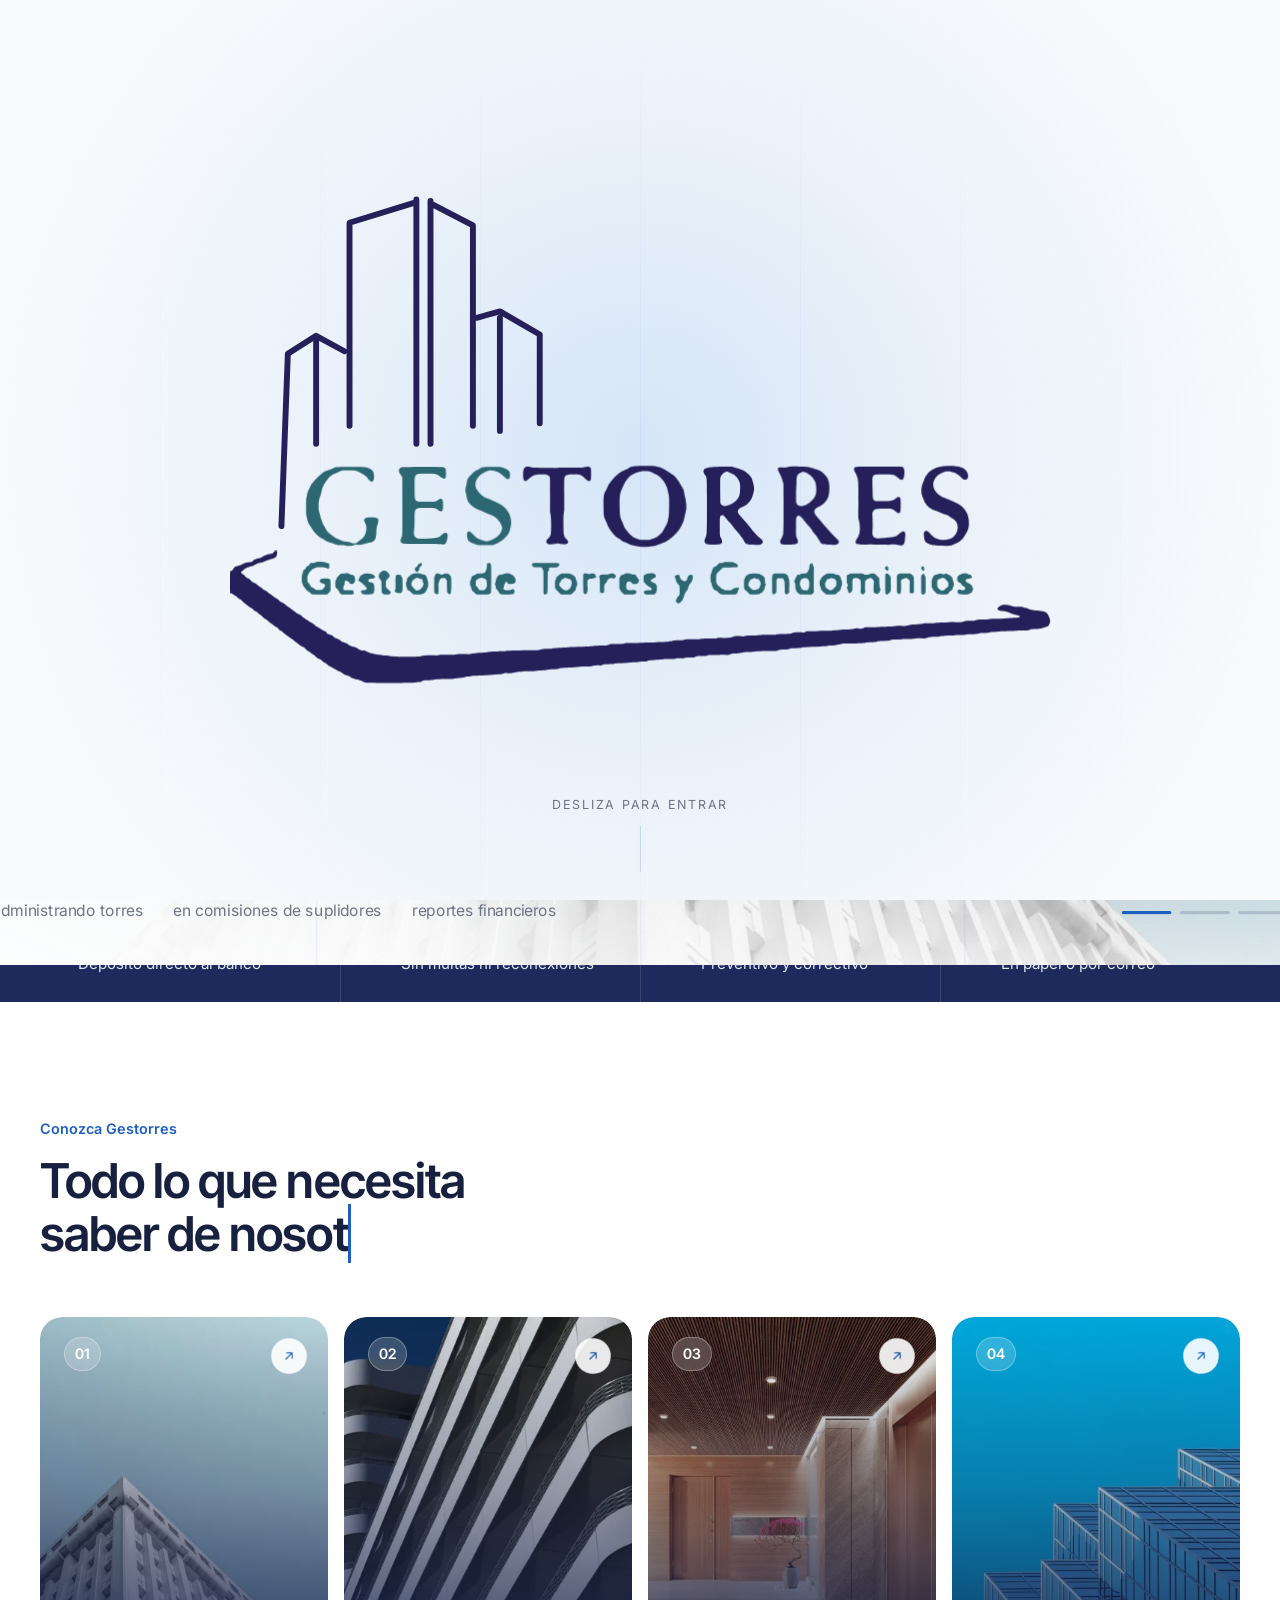
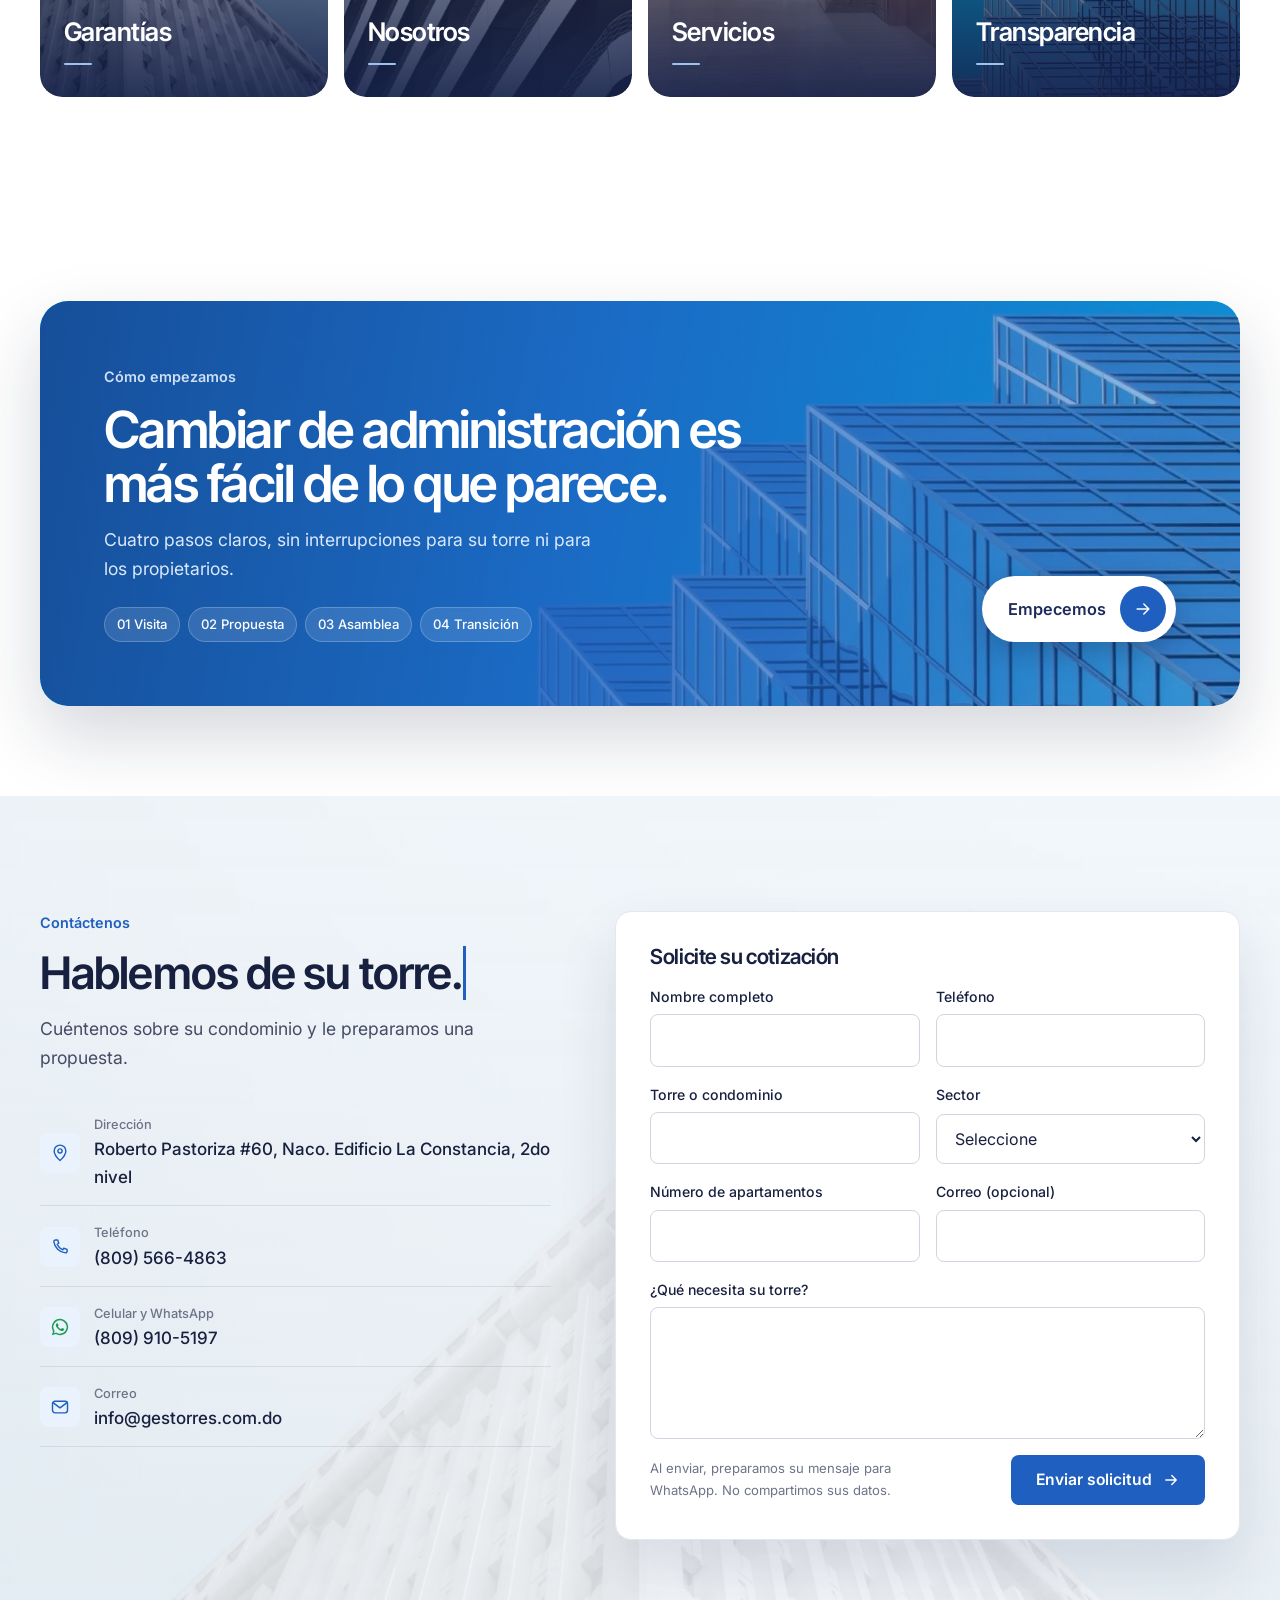
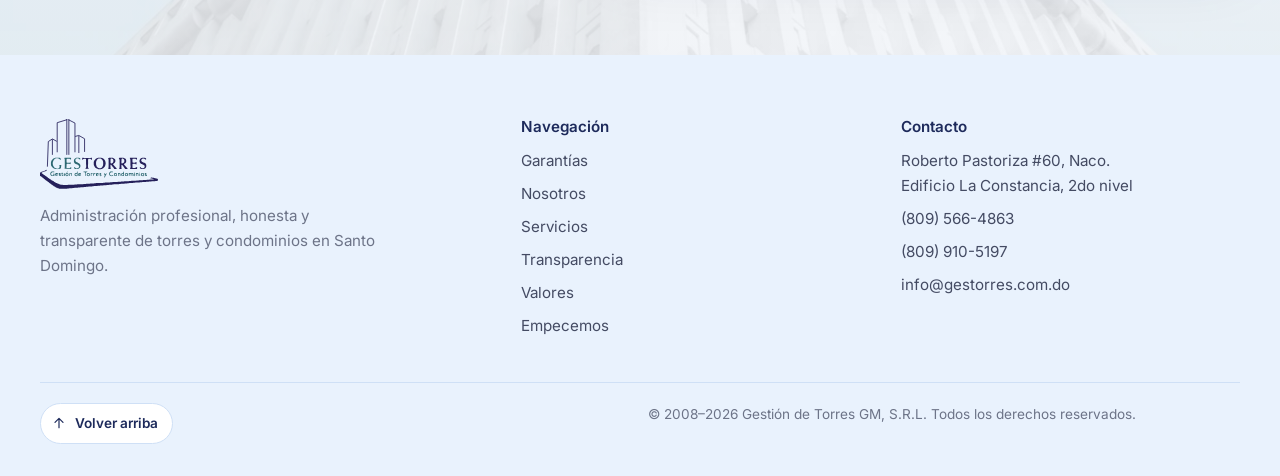
==== commit a7f16f97: "Evita que el navegador use css/js viejos guardados en caché Co-Authored-By: Claude Opus 5.5 <noreply" ====
--- a/index.html
+++ b/index.html
@@ -11,14 +11,14 @@
 <meta property="og:description" content="Administración profesional, honesta y transparente de torres y condominios en Santo Domingo. Cero comisiones de proveedores, cero recargos y reportes financieros claros. Desde 2008.">
 <meta property="og:image" content="https://gestorres.com.do/img/bg-cielo.webp">
 <meta property="og:locale" content="es_DO">
-<script type="application/ld+json">{"@context": "https://schema.org", "@type": "LocalBusiness", "name": "Gestorres", "legalName": "Gestión de Torres GM, S.R.L.", "description": "Administración profesional, honesta y transparente de torres y condominios en Santo Domingo. Cero comisiones de proveedores, cero recargos y reportes financieros claros. Desde 2008.", "url": "https://gestorres.com.do/", "email": "info@gestorres.com.do", "telephone": "+1-809-566-4863", "foundingDate": "2008", "image": "https://gestorres.com.do/img/logo-gestorres.svg", "address": {"@type": "PostalAddress", "streetAddress": "Roberto Pastoriza #60, Edificio La Constancia, 2do nivel", "addressLocality": "Naco, Santo Domingo", "addressCountry": "DO"}, "areaServed": "Santo Domingo", "makesOffer": [{"@type": "Offer", "itemOffered": {"@type": "Service", "name": "Administración de condominios"}}, {"@type": "Offer", "itemOffered": {"@type": "Service", "name": "Cobro y depósito bancario de cuotas"}}, {"@type": "Offer", "itemOffered": {"@type": "Service", "name": "Pago de facturas de servicios"}}, {"@type": "Offer", "itemOffered": {"@type": "Service", "name": "Mantenimiento preventivo y correctivo"}}, {"@type": "Offer", "itemOffered": {"@type": "Service", "name": "Compra de suministros"}}, {"@type": "Offer", "itemOffered": {"@type": "Service", "name": "Gestión legal para cobro compulsivo"}}, {"@type": "Offer", "itemOffered": {"@type": "Service", "name": "Contratación y manejo de personal"}}, {"@type": "Offer", "itemOffered": {"@type": "Service", "name": "Presupuesto anual y reportes financieros"}}]}</script>
+<script type="application/ld+json">{"@context": "https://schema.org", "@type": "LocalBusiness", "name": "Gestorres", "legalName": "Gestión de Torres GM, S.R.L.", "description": "Administración profesional, honesta y transparente de torres y condominios en Santo Domingo. Cero comisiones de proveedores, cero recargos y reportes financieros claros. Desde 2008.", "url": "https://gestorres.com.do/", "email": "info@gestorres.com.do", "telephone": "+1-809-566-4863", "foundingDate": "2008", "image": "https://gestorres.com.do/img/logo-gestorres.png", "address": {"@type": "PostalAddress", "streetAddress": "Roberto Pastoriza #60, Edificio La Constancia, 2do nivel", "addressLocality": "Naco, Santo Domingo", "addressCountry": "DO"}, "areaServed": "Santo Domingo", "makesOffer": [{"@type": "Offer", "itemOffered": {"@type": "Service", "name": "Administración de condominios"}}, {"@type": "Offer", "itemOffered": {"@type": "Service", "name": "Cobro y depósito bancario de cuotas"}}, {"@type": "Offer", "itemOffered": {"@type": "Service", "name": "Pago de facturas de servicios"}}, {"@type": "Offer", "itemOffered": {"@type": "Service", "name": "Mantenimiento preventivo y correctivo"}}, {"@type": "Offer", "itemOffered": {"@type": "Service", "name": "Compra de suministros"}}, {"@type": "Offer", "itemOffered": {"@type": "Service", "name": "Gestión legal para cobro compulsivo"}}, {"@type": "Offer", "itemOffered": {"@type": "Service", "name": "Contratación y manejo de personal"}}, {"@type": "Offer", "itemOffered": {"@type": "Service", "name": "Presupuesto anual y reportes financieros"}}]}</script>
 <link rel="canonical" href="https://gestorres.com.do/">
 <link rel="icon" href="img/logo-gestorres.svg">
 <link rel="preconnect" href="https://fonts.googleapis.com">
 <link rel="preconnect" href="https://fonts.gstatic.com" crossorigin>
 <link rel="stylesheet" href="https://fonts.googleapis.com/css2?family=Inter+Tight:wght@400;500;600;700&family=Inter:wght@400;500;600&family=JetBrains+Mono:wght@400;500&display=swap">
 <link rel="preload" as="image" href="img/logo-gestorres.svg">
-<link rel="stylesheet" href="css/styles.css">
+<link rel="stylesheet" href="css/styles.css?v=35cd28131b">
 </head>
 <body>
 <svg width="0" height="0" style="position:absolute" aria-hidden="true" focusable="false">
@@ -270,7 +270,7 @@
   </div>
 </nav>
 
-<script src="js/app.js" defer></script>
-<script src="js/i18n.js" defer></script>
+<script src="js/app.js?v=35cd28131b" defer></script>
+<script src="js/i18n.js?v=35cd28131b" defer></script>
 </body>
 </html>
--- a/css/styles.css
+++ b/css/styles.css
@@ -909,7 +909,9 @@
 @keyframes hintDrop { to { top: 100%; } }
 
 /* Con movimiento: escena fija mientras se hace scroll */
-.has-intro .intro { height: 250svh; }
+.has-intro .intro { height: 100svh; }
+.intro-lock, .intro-lock body { overflow: hidden; overscroll-behavior: none; }
+.intro-towers, .intro-mark, .intro-strips span { will-change: transform; }
 .has-intro .intro-stage { position: sticky; top: 0; }
 .has-intro .site-header { position: fixed; left: 0; right: 0; top: 0; }
 .has-intro .hero2 { position: relative; z-index: 1; margin-top: calc(-100svh + var(--header-h)); }
@@ -960,3 +962,12 @@
 /* Franja detrás del nombre cuando ya está arriba (los edificios pasan por detrás) */
 .intro-band { position: fixed; left: 0; right: 0; top: 0; height: var(--header-h); opacity: 0; pointer-events: none;
   background: rgba(248,250,252,.86); -webkit-backdrop-filter: blur(14px); backdrop-filter: blur(14px); box-shadow: 0 6px 24px rgba(24,32,63,.06); }
+
+/* Títulos con efecto de máquina de escribir */
+.anim .hero h1:not(.tw-go), .anim .page-hero h1:not(.tw-go), .anim main h2:not(.tw-go) { visibility: hidden; }
+.anim .hero h1 .ln > span, .anim .page-hero h1 { animation: none !important; opacity: 1 !important; transform: none !important; clip-path: none !important; }
+.tw-rest { visibility: hidden; }
+.tw-caret { border-left: 3px solid var(--blue); margin-right: -3px; animation: twBlink 1s steps(1) infinite; }
+.tw-typing .tw-caret { animation: none; }
+@keyframes twBlink { 50% { opacity: 0; } }
+@media (prefers-reduced-motion: reduce) { .tw-caret { display: none; } }
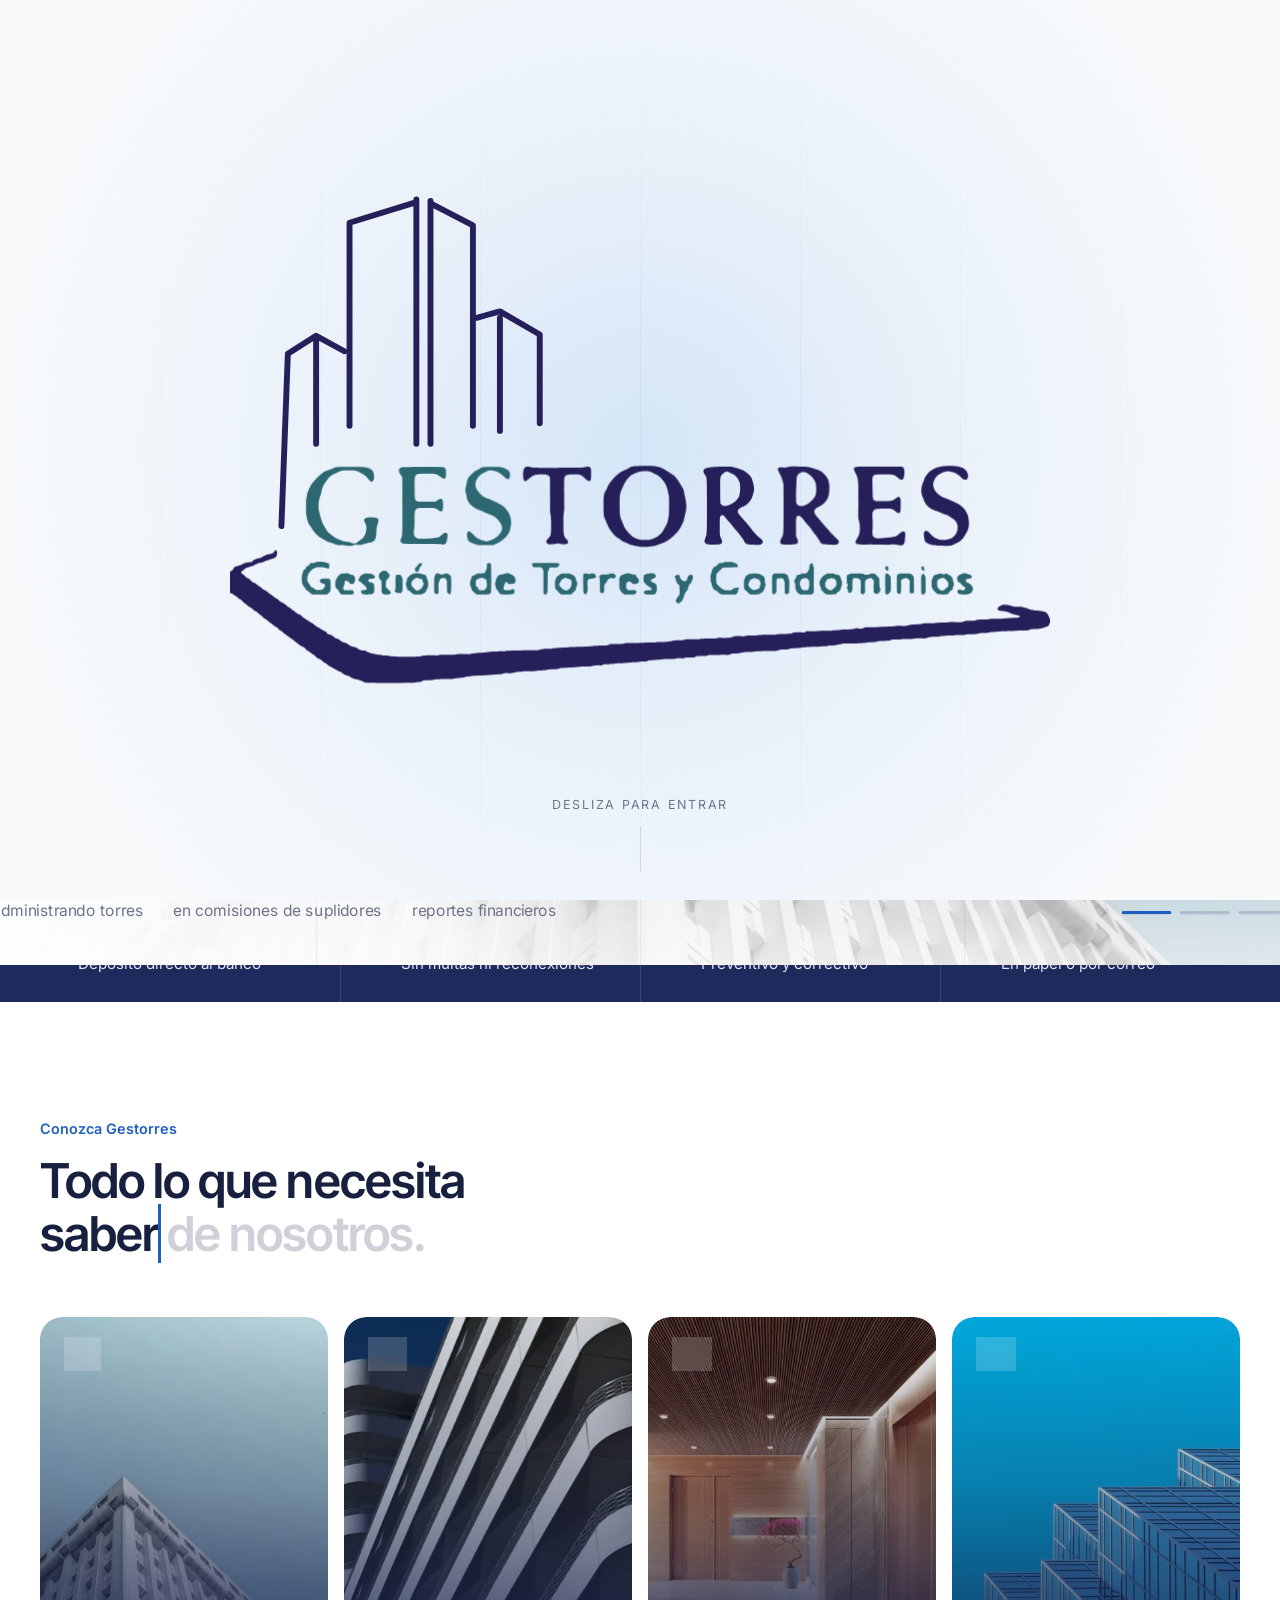
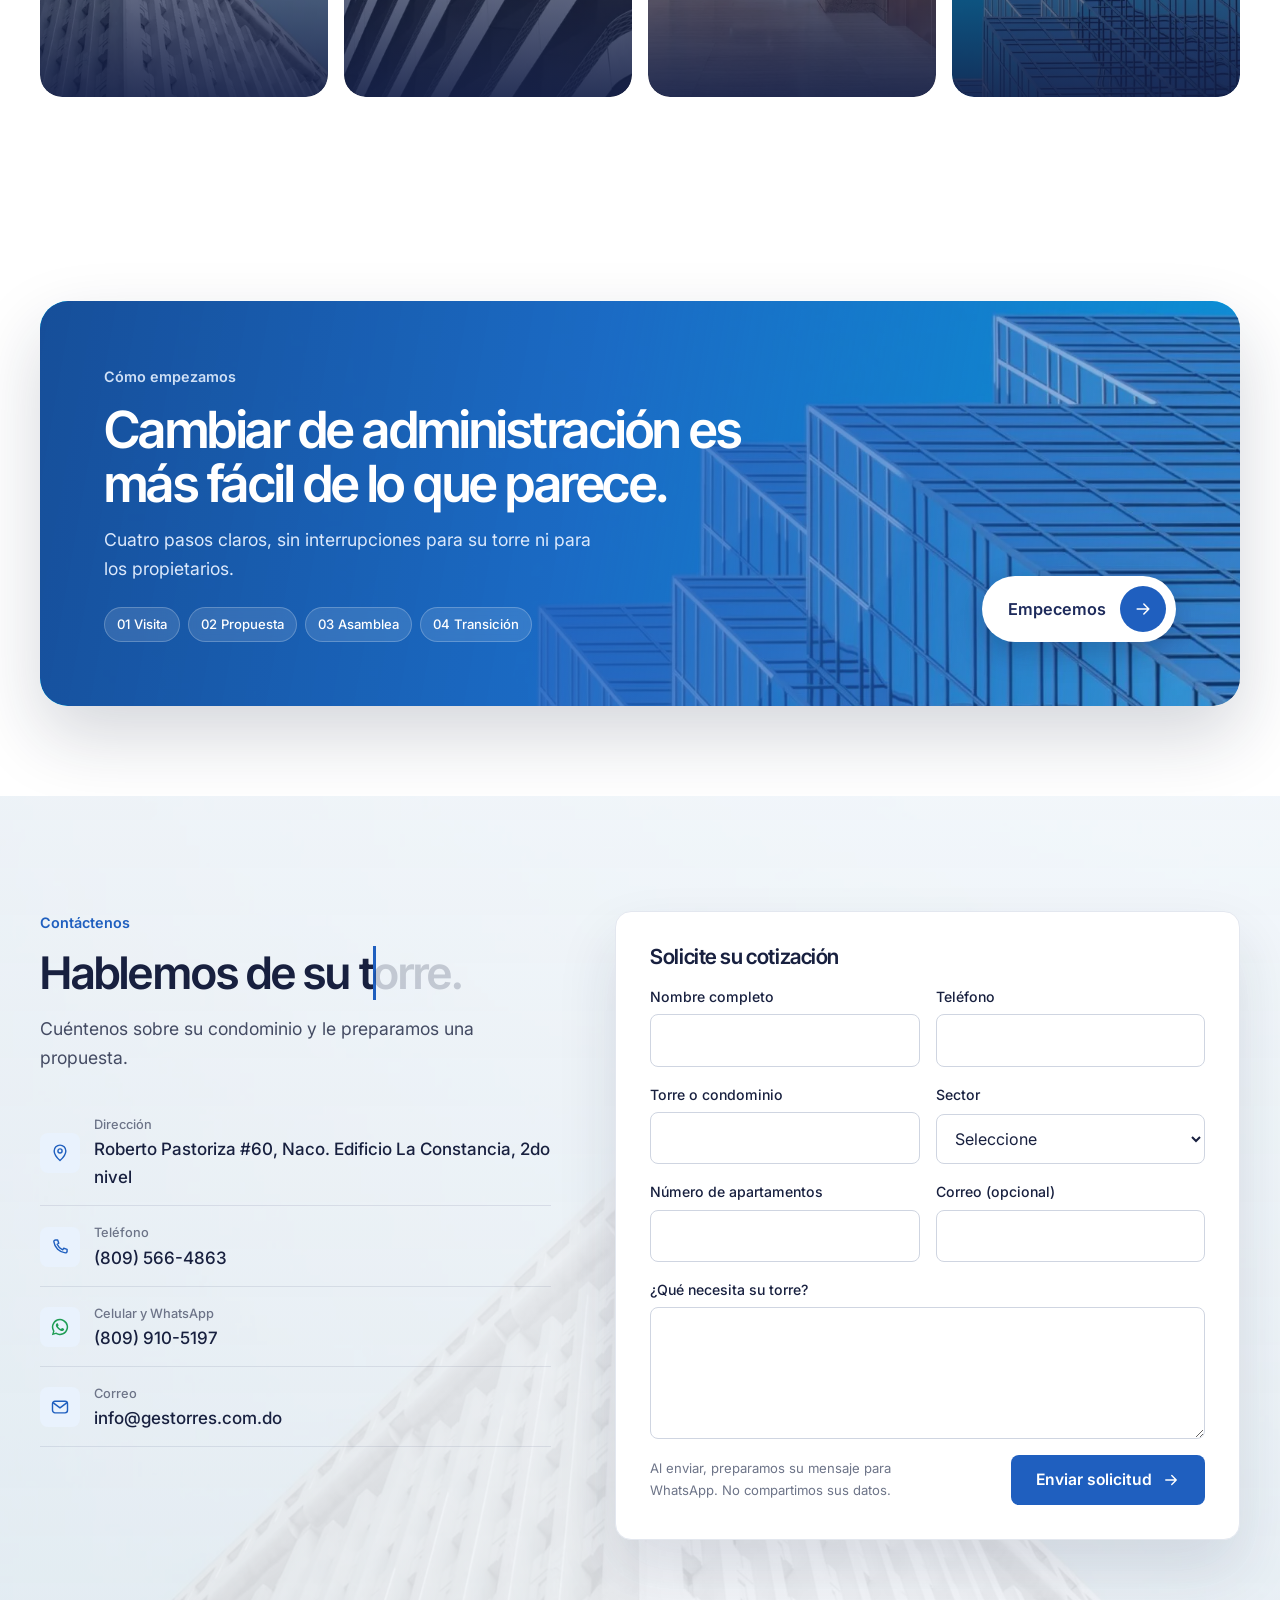
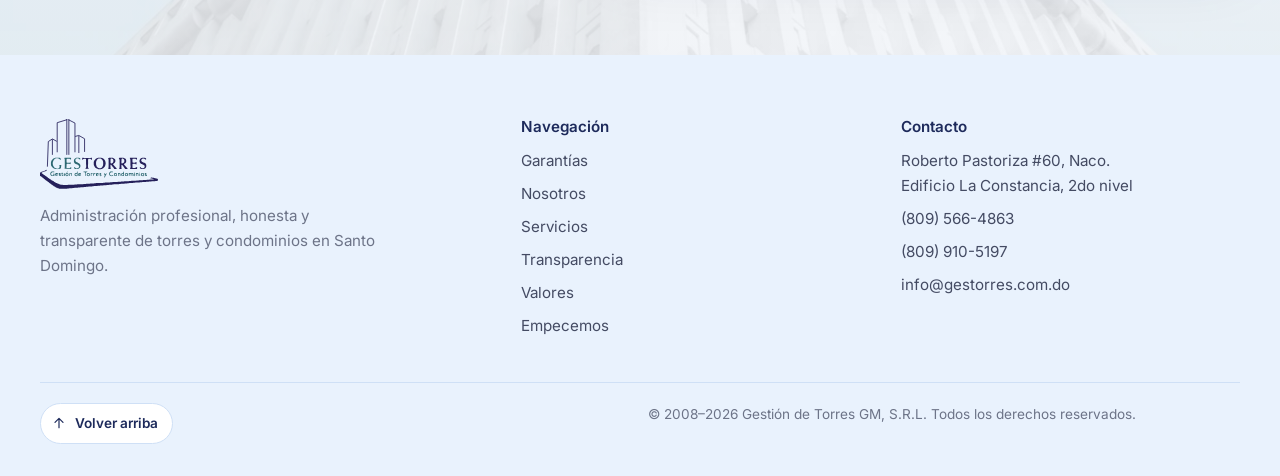
==== commit f051eb67: "Máquina de escribir: lo que falta por escribir se ve tenue Co-Authored-By: Claude Opus 5.5 <noreply@" ====
--- a/index.html
+++ b/index.html
@@ -18,7 +18,7 @@
 <link rel="preconnect" href="https://fonts.gstatic.com" crossorigin>
 <link rel="stylesheet" href="https://fonts.googleapis.com/css2?family=Inter+Tight:wght@400;500;600;700&family=Inter:wght@400;500;600&family=JetBrains+Mono:wght@400;500&display=swap">
 <link rel="preload" as="image" href="img/logo-gestorres.svg">
-<link rel="stylesheet" href="css/styles.css?v=35cd28131b">
+<link rel="stylesheet" href="css/styles.css?v=2dcefab5b3">
 </head>
 <body>
 <svg width="0" height="0" style="position:absolute" aria-hidden="true" focusable="false">
@@ -270,7 +270,7 @@
   </div>
 </nav>
 
-<script src="js/app.js?v=35cd28131b" defer></script>
-<script src="js/i18n.js?v=35cd28131b" defer></script>
+<script src="js/app.js?v=2dcefab5b3" defer></script>
+<script src="js/i18n.js?v=2dcefab5b3" defer></script>
 </body>
 </html>
--- a/css/styles.css
+++ b/css/styles.css
@@ -966,7 +966,7 @@
 /* Títulos con efecto de máquina de escribir */
 .anim .hero h1:not(.tw-go), .anim .page-hero h1:not(.tw-go), .anim main h2:not(.tw-go) { visibility: hidden; }
 .anim .hero h1 .ln > span, .anim .page-hero h1 { animation: none !important; opacity: 1 !important; transform: none !important; clip-path: none !important; }
-.tw-rest { visibility: hidden; }
+.tw-rest { opacity: .2; }
 .tw-caret { border-left: 3px solid var(--blue); margin-right: -3px; animation: twBlink 1s steps(1) infinite; }
 .tw-typing .tw-caret { animation: none; }
 @keyframes twBlink { 50% { opacity: 0; } }
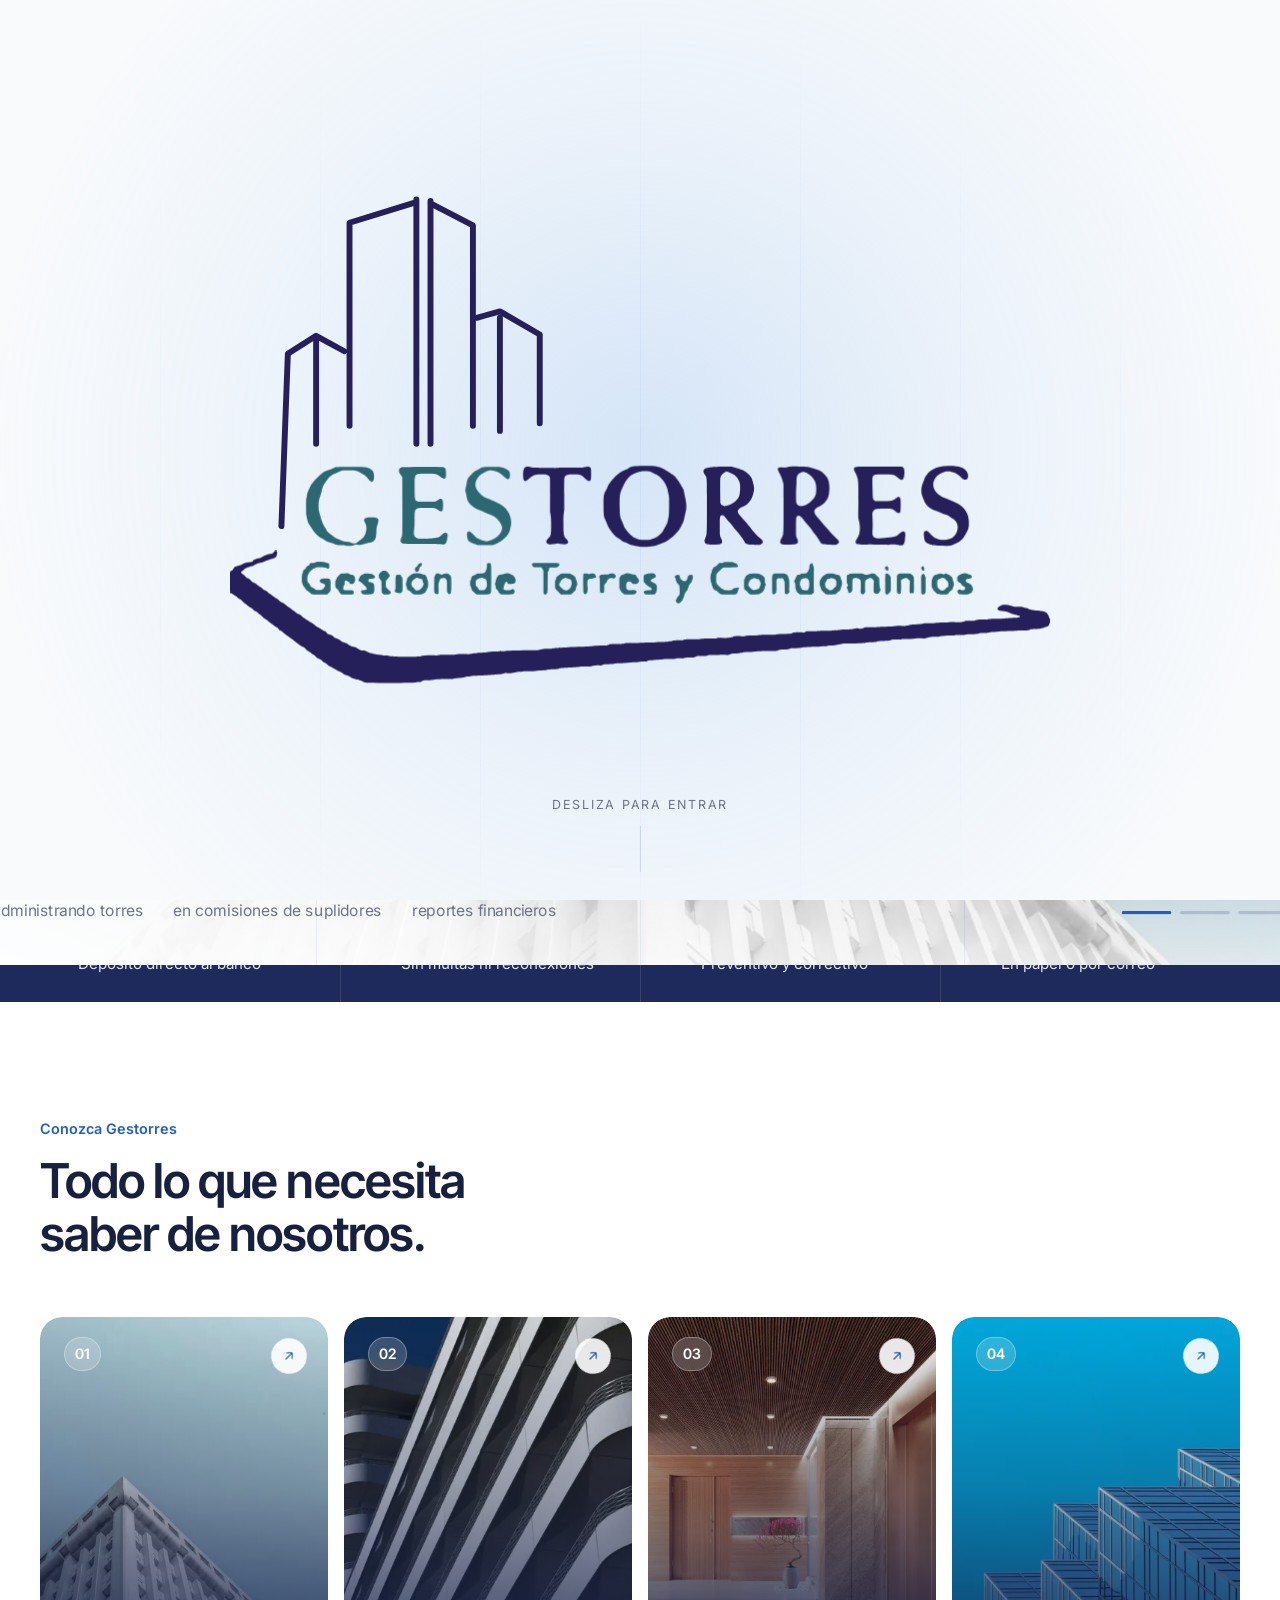
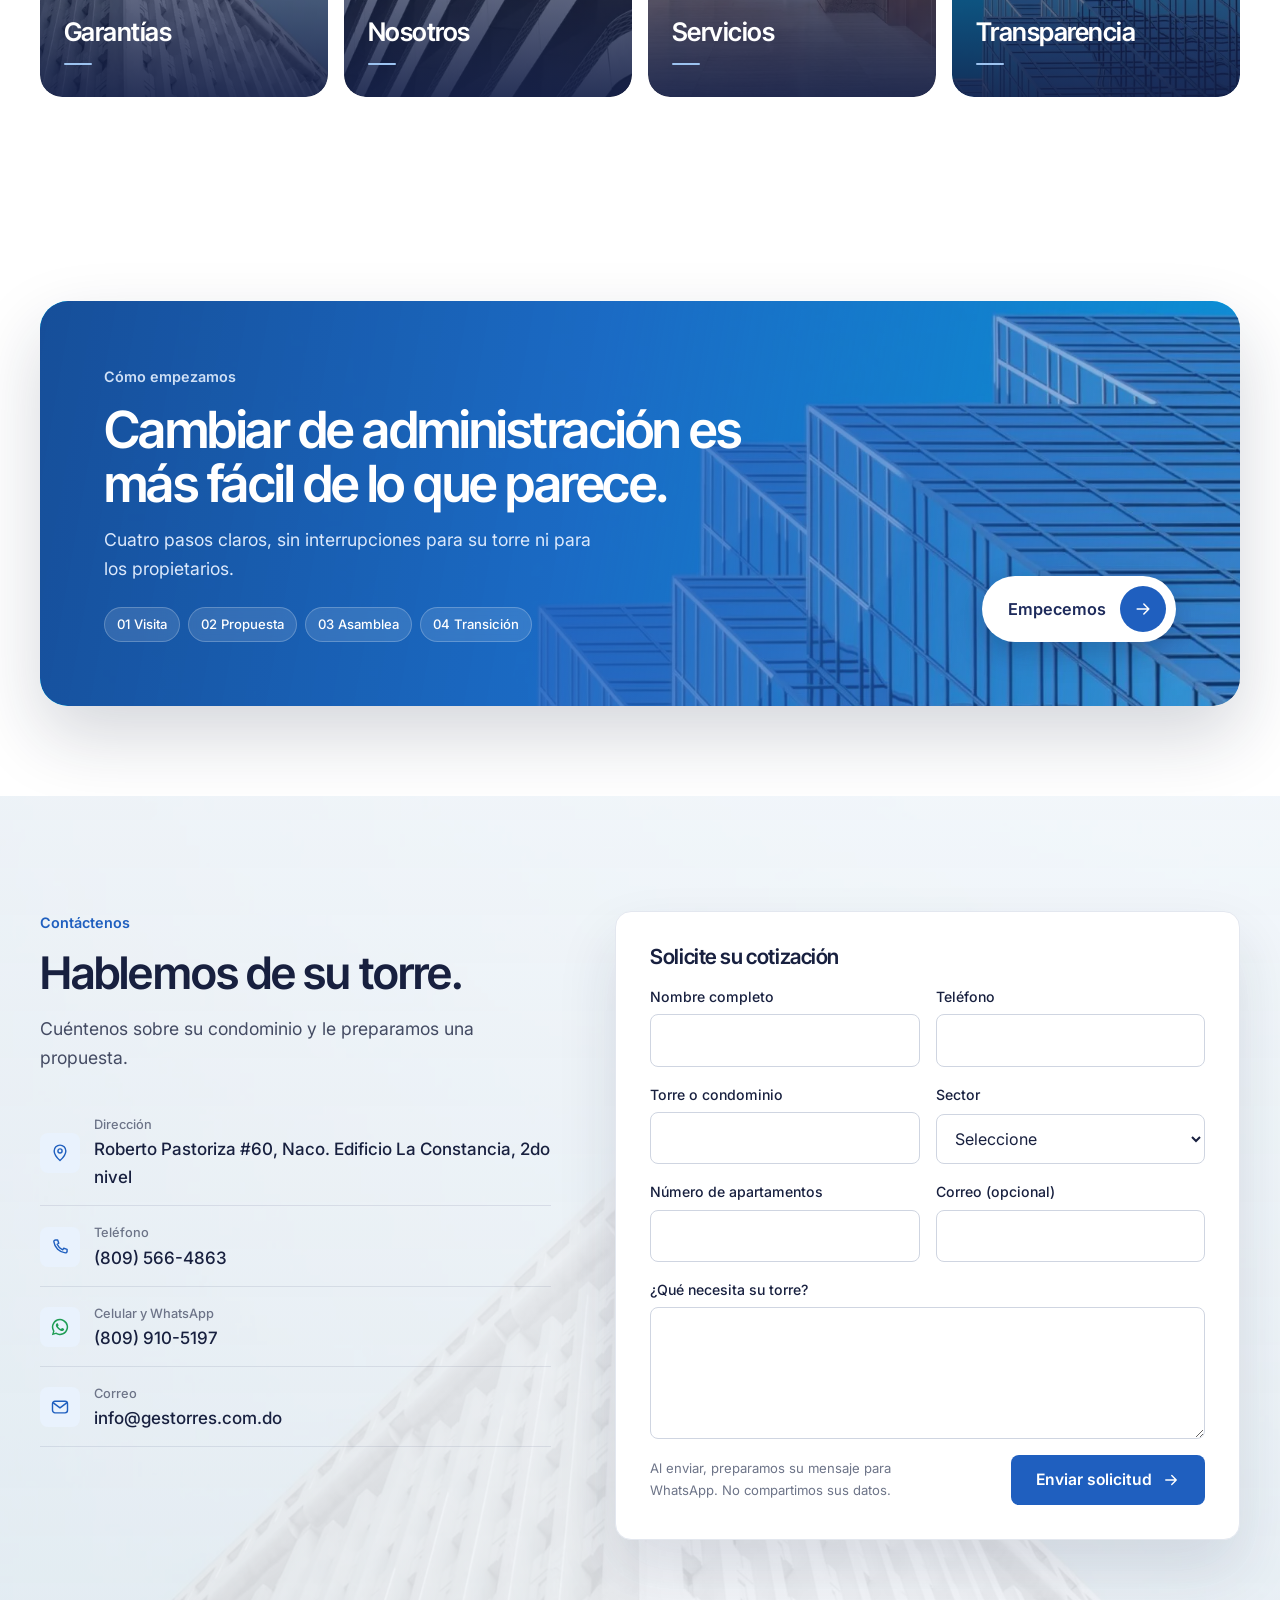
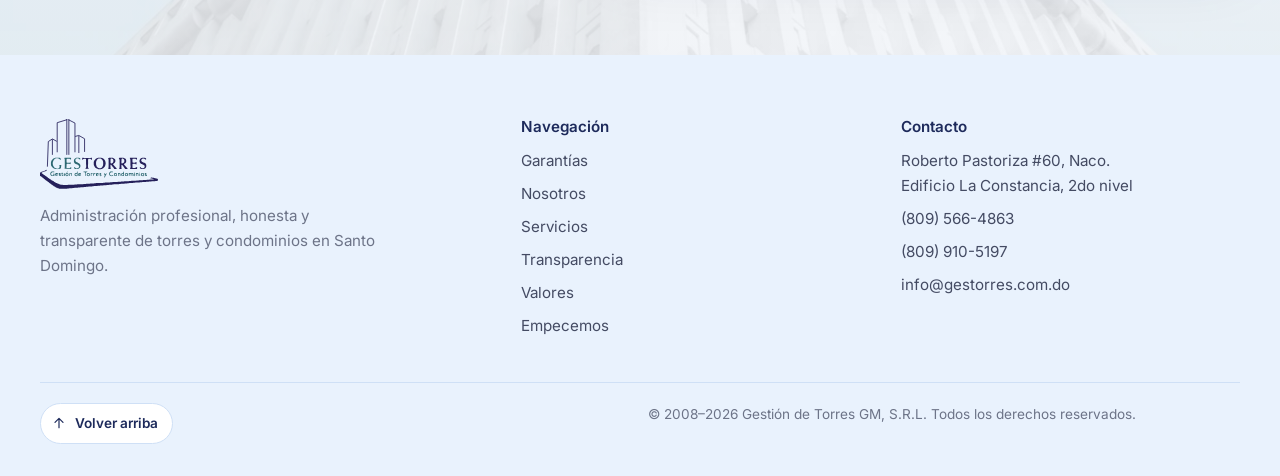
==== commit 65aeaf92: "Quita las animaciones de los títulos (vuelve a como estaba) Co-Authored-By: Claude Opus 5.5 <noreply" ====
--- a/index.html
+++ b/index.html
@@ -18,7 +18,7 @@
 <link rel="preconnect" href="https://fonts.gstatic.com" crossorigin>
 <link rel="stylesheet" href="https://fonts.googleapis.com/css2?family=Inter+Tight:wght@400;500;600;700&family=Inter:wght@400;500;600&family=JetBrains+Mono:wght@400;500&display=swap">
 <link rel="preload" as="image" href="img/logo-gestorres.svg">
-<link rel="stylesheet" href="css/styles.css?v=2dcefab5b3">
+<link rel="stylesheet" href="css/styles.css?v=0a76bf6ba1">
 </head>
 <body>
 <svg width="0" height="0" style="position:absolute" aria-hidden="true" focusable="false">
@@ -270,7 +270,7 @@
   </div>
 </nav>
 
-<script src="js/app.js?v=2dcefab5b3" defer></script>
-<script src="js/i18n.js?v=2dcefab5b3" defer></script>
+<script src="js/app.js?v=0a76bf6ba1" defer></script>
+<script src="js/i18n.js?v=0a76bf6ba1" defer></script>
 </body>
 </html>
--- a/css/styles.css
+++ b/css/styles.css
@@ -962,12 +962,3 @@
 /* Franja detrás del nombre cuando ya está arriba (los edificios pasan por detrás) */
 .intro-band { position: fixed; left: 0; right: 0; top: 0; height: var(--header-h); opacity: 0; pointer-events: none;
   background: rgba(248,250,252,.86); -webkit-backdrop-filter: blur(14px); backdrop-filter: blur(14px); box-shadow: 0 6px 24px rgba(24,32,63,.06); }
-
-/* Títulos con efecto de máquina de escribir */
-.anim .hero h1:not(.tw-go), .anim .page-hero h1:not(.tw-go), .anim main h2:not(.tw-go) { visibility: hidden; }
-.anim .hero h1 .ln > span, .anim .page-hero h1 { animation: none !important; opacity: 1 !important; transform: none !important; clip-path: none !important; }
-.tw-rest { opacity: .2; }
-.tw-caret { border-left: 3px solid var(--blue); margin-right: -3px; animation: twBlink 1s steps(1) infinite; }
-.tw-typing .tw-caret { animation: none; }
-@keyframes twBlink { 50% { opacity: 0; } }
-@media (prefers-reduced-motion: reduce) { .tw-caret { display: none; } }
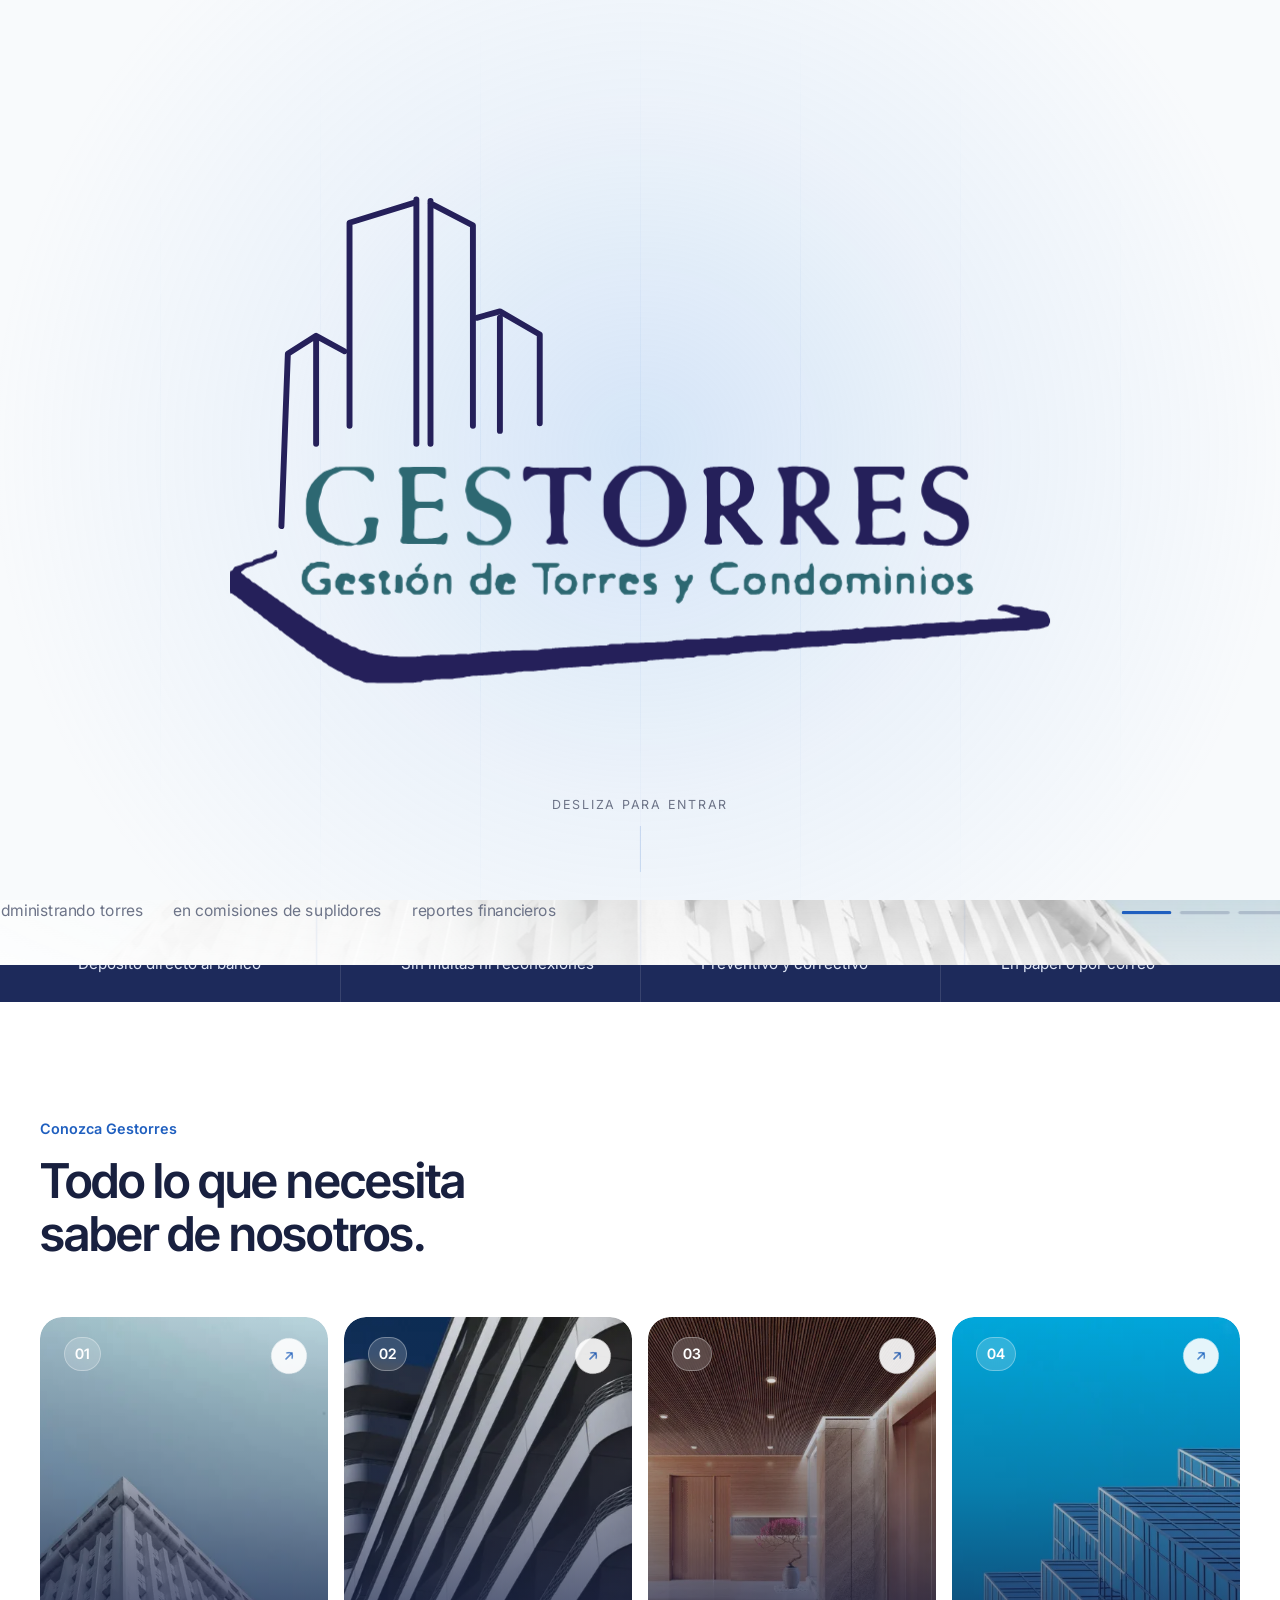
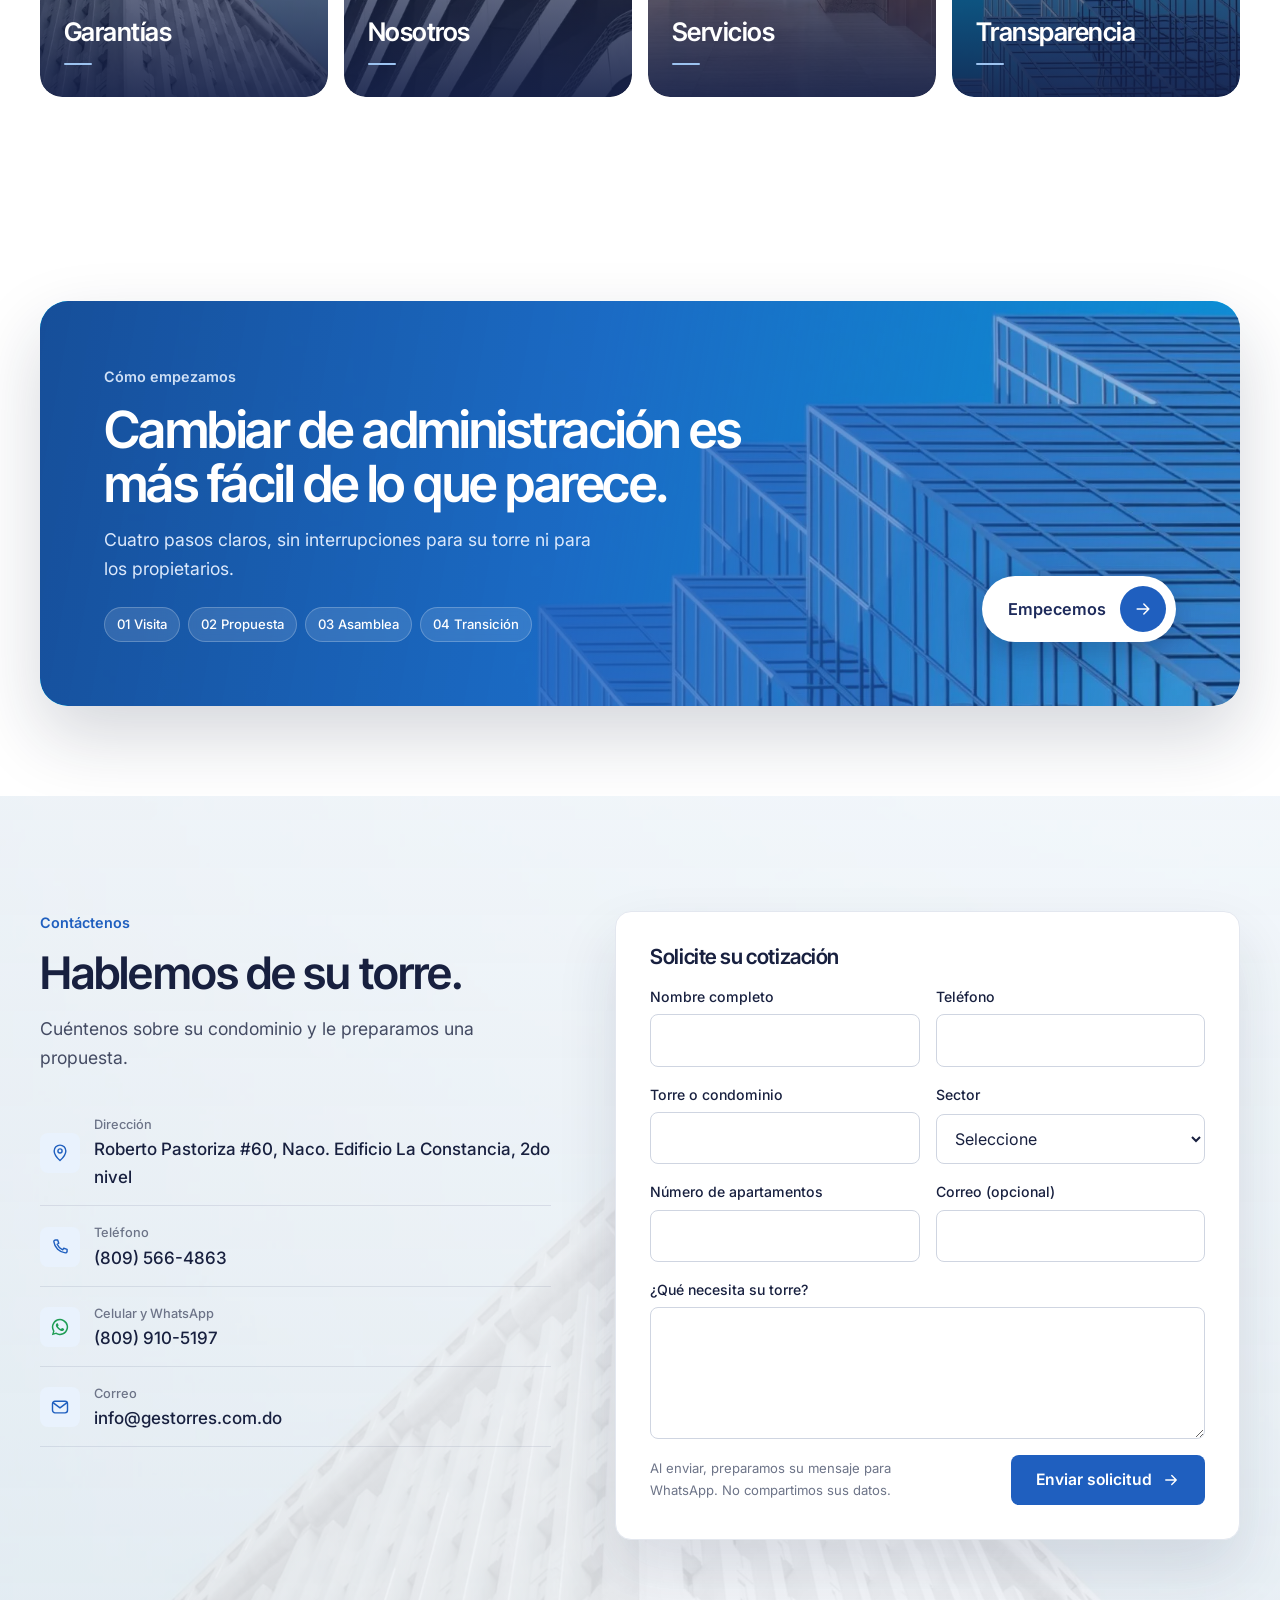
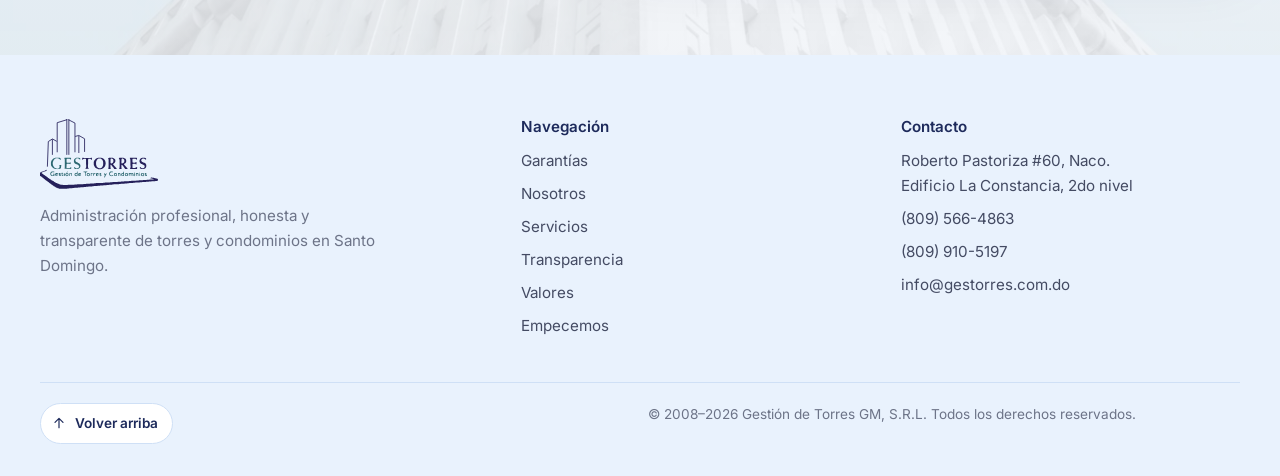
==== commit 527dfdc8: "Arregla el destello de la intro al volver a la portada desde otra página Co-Authored-By: Claude Opus" ====
--- a/index.html
+++ b/index.html
@@ -18,7 +18,8 @@
 <link rel="preconnect" href="https://fonts.gstatic.com" crossorigin>
 <link rel="stylesheet" href="https://fonts.googleapis.com/css2?family=Inter+Tight:wght@400;500;600;700&family=Inter:wght@400;500;600&family=JetBrains+Mono:wght@400;500&display=swap">
 <link rel="preload" as="image" href="img/logo-gestorres.svg">
-<link rel="stylesheet" href="css/styles.css?v=0a76bf6ba1">
+<link rel="stylesheet" href="css/styles.css?v=c27afb8f47">
+<script>/* Si se llega desde otra página del sitio, la intro del logo no se pinta ni un instante */try{if(sessionStorage.getItem("gt-transition")==="1"||(location.hash&&location.hash!=="#intro"))document.documentElement.classList.add("no-intro")}catch(e){}</script>
 </head>
 <body>
 <svg width="0" height="0" style="position:absolute" aria-hidden="true" focusable="false">
@@ -270,7 +271,7 @@
   </div>
 </nav>
 
-<script src="js/app.js?v=0a76bf6ba1" defer></script>
-<script src="js/i18n.js?v=0a76bf6ba1" defer></script>
+<script src="js/app.js?v=c27afb8f47" defer></script>
+<script src="js/i18n.js?v=c27afb8f47" defer></script>
 </body>
 </html>
--- a/css/styles.css
+++ b/css/styles.css
@@ -962,3 +962,6 @@
 /* Franja detrás del nombre cuando ya está arriba (los edificios pasan por detrás) */
 .intro-band { position: fixed; left: 0; right: 0; top: 0; height: var(--header-h); opacity: 0; pointer-events: none;
   background: rgba(248,250,252,.86); -webkit-backdrop-filter: blur(14px); backdrop-filter: blur(14px); box-shadow: 0 6px 24px rgba(24,32,63,.06); }
+
+/* Navegación interna hacia la portada: sin intro */
+.no-intro .intro { display: none !important; }
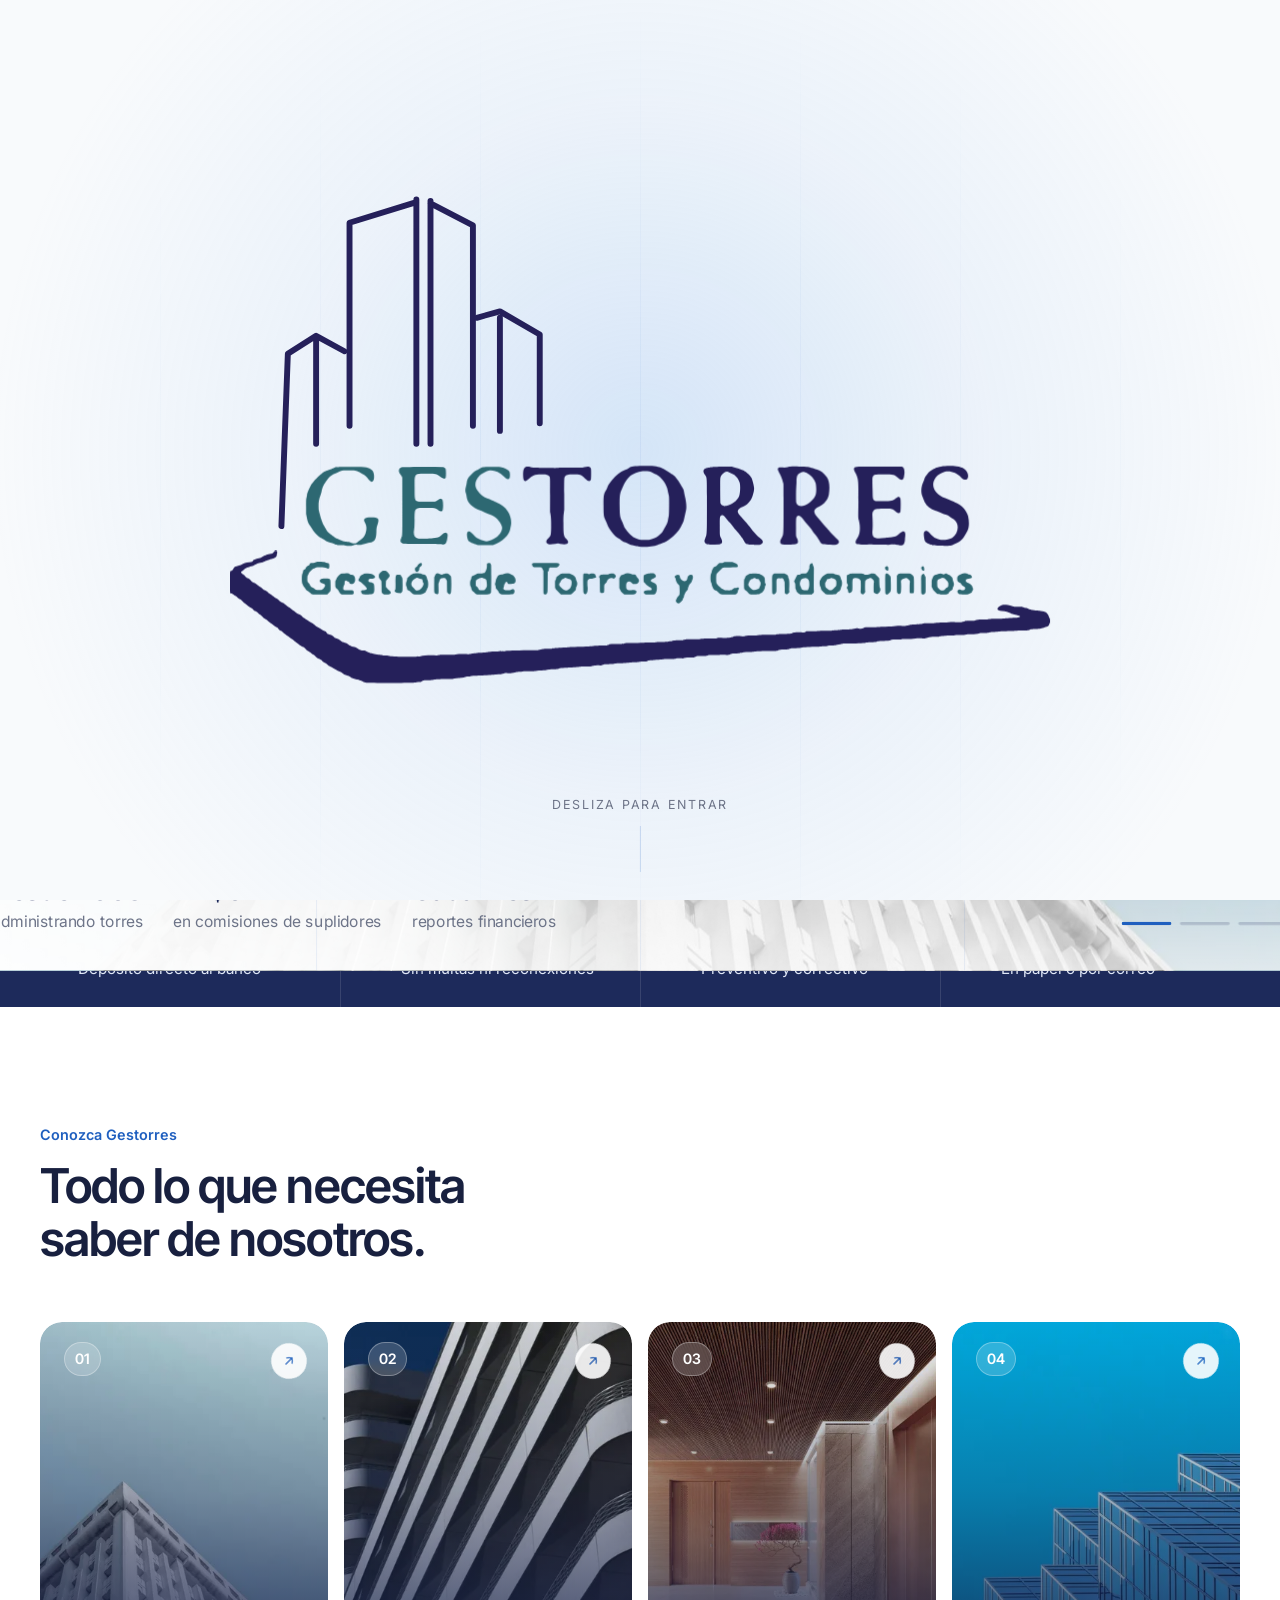
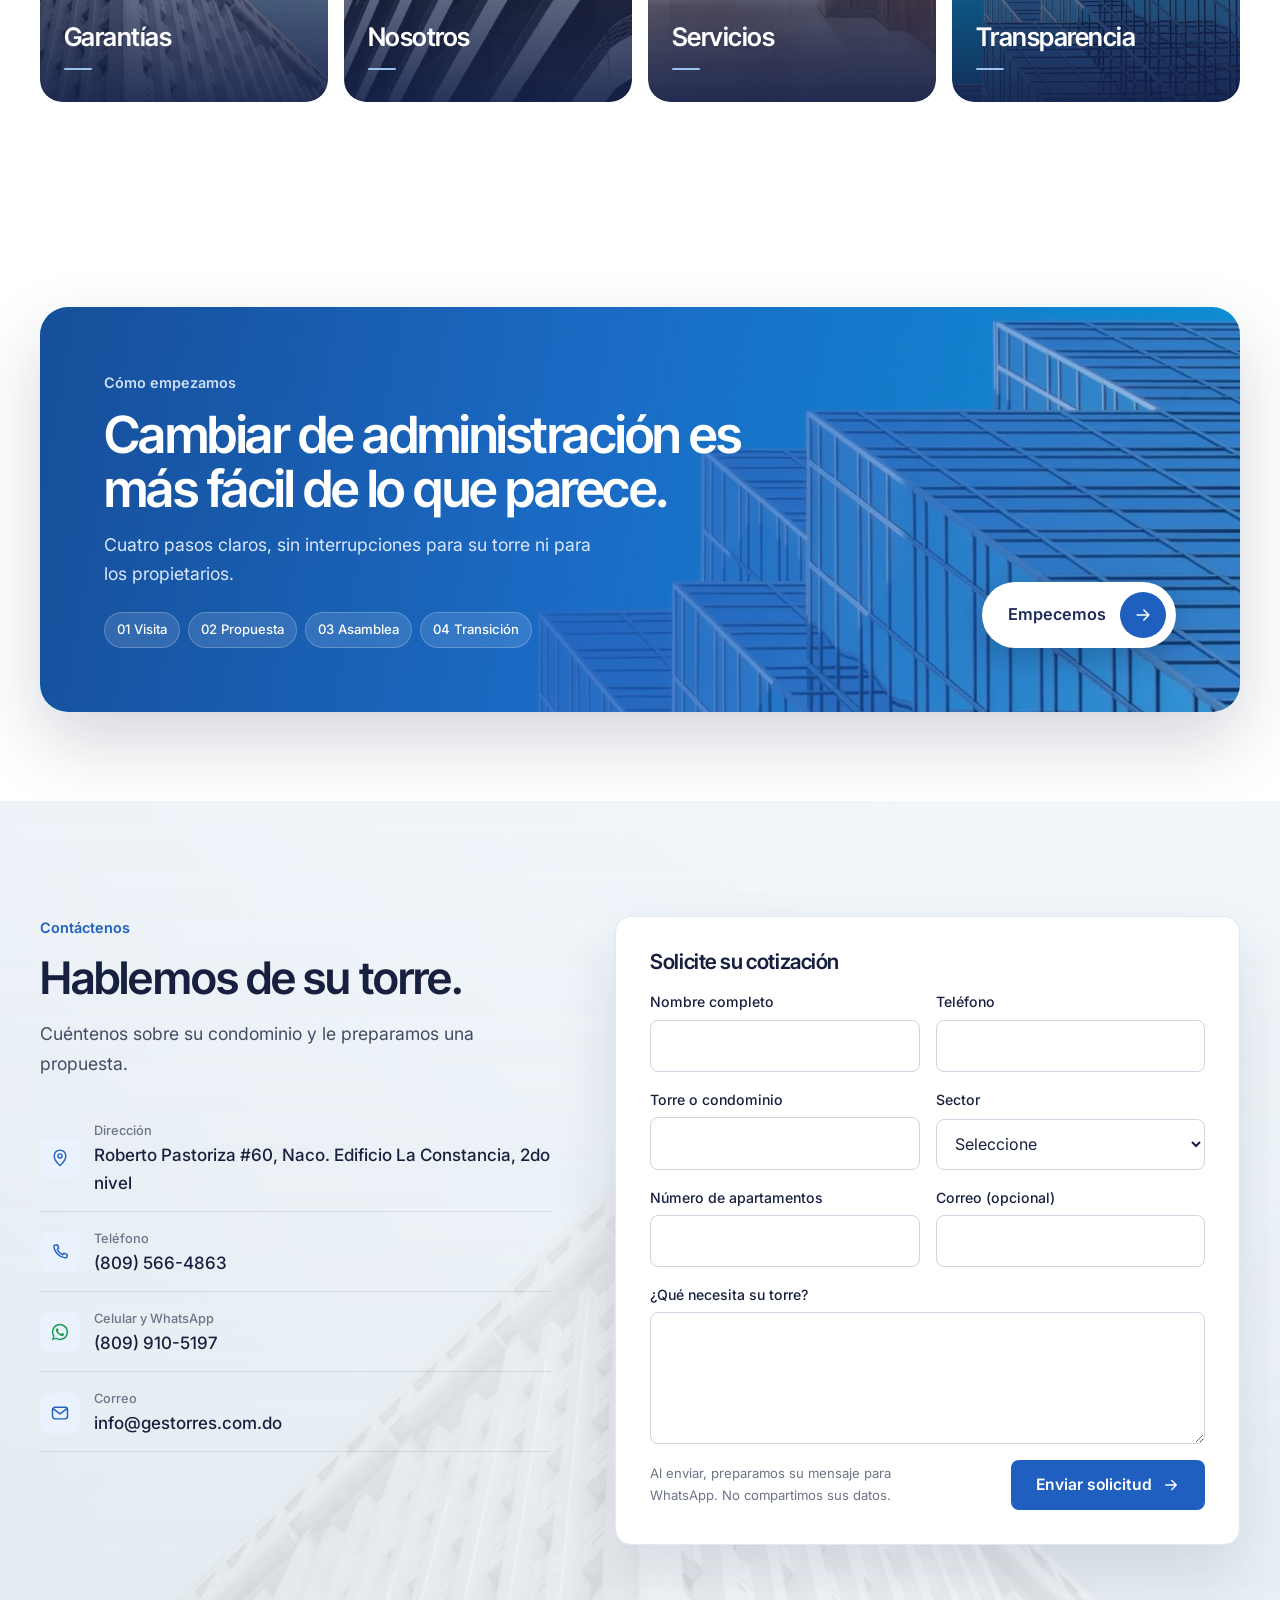
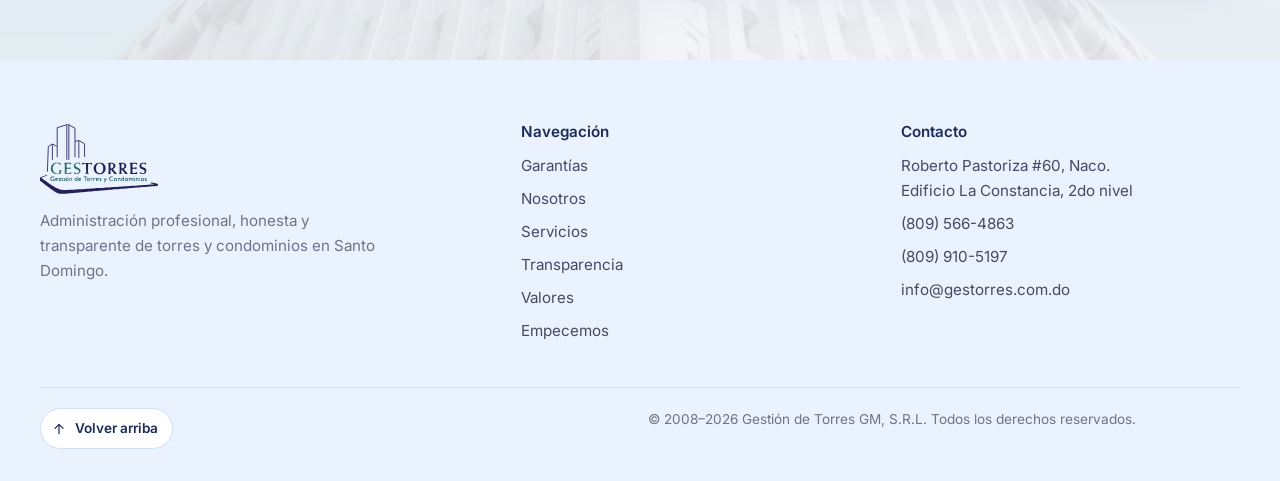
==== commit 5bfb13a6: "Agranda la frase sobre el título de la portada Co-Authored-By: Claude Opus 5.5 <noreply@anthropic.co" ====
--- a/index.html
+++ b/index.html
@@ -18,7 +18,7 @@
 <link rel="preconnect" href="https://fonts.gstatic.com" crossorigin>
 <link rel="stylesheet" href="https://fonts.googleapis.com/css2?family=Inter+Tight:wght@400;500;600;700&family=Inter:wght@400;500;600&family=JetBrains+Mono:wght@400;500&display=swap">
 <link rel="preload" as="image" href="img/logo-gestorres.svg">
-<link rel="stylesheet" href="css/styles.css?v=c27afb8f47">
+<link rel="stylesheet" href="css/styles.css?v=65c9695df3">
 <script>/* Si se llega desde otra página del sitio, la intro del logo no se pinta ni un instante */try{if(sessionStorage.getItem("gt-transition")==="1"||(location.hash&&location.hash!=="#intro"))document.documentElement.classList.add("no-intro")}catch(e){}</script>
 </head>
 <body>
@@ -271,7 +271,7 @@
   </div>
 </nav>
 
-<script src="js/app.js?v=c27afb8f47" defer></script>
-<script src="js/i18n.js?v=c27afb8f47" defer></script>
+<script src="js/app.js?v=65c9695df3" defer></script>
+<script src="js/i18n.js?v=65c9695df3" defer></script>
 </body>
 </html>
--- a/css/styles.css
+++ b/css/styles.css
@@ -965,3 +965,6 @@
 
 /* Navegación interna hacia la portada: sin intro */
 .no-intro .intro { display: none !important; }
+
+/* Frase de arriba del título de la portada, más grande */
+.hero .kicker { font-size: clamp(1.05rem, .85rem + .55vw, 1.32rem); margin-bottom: 18px; }
